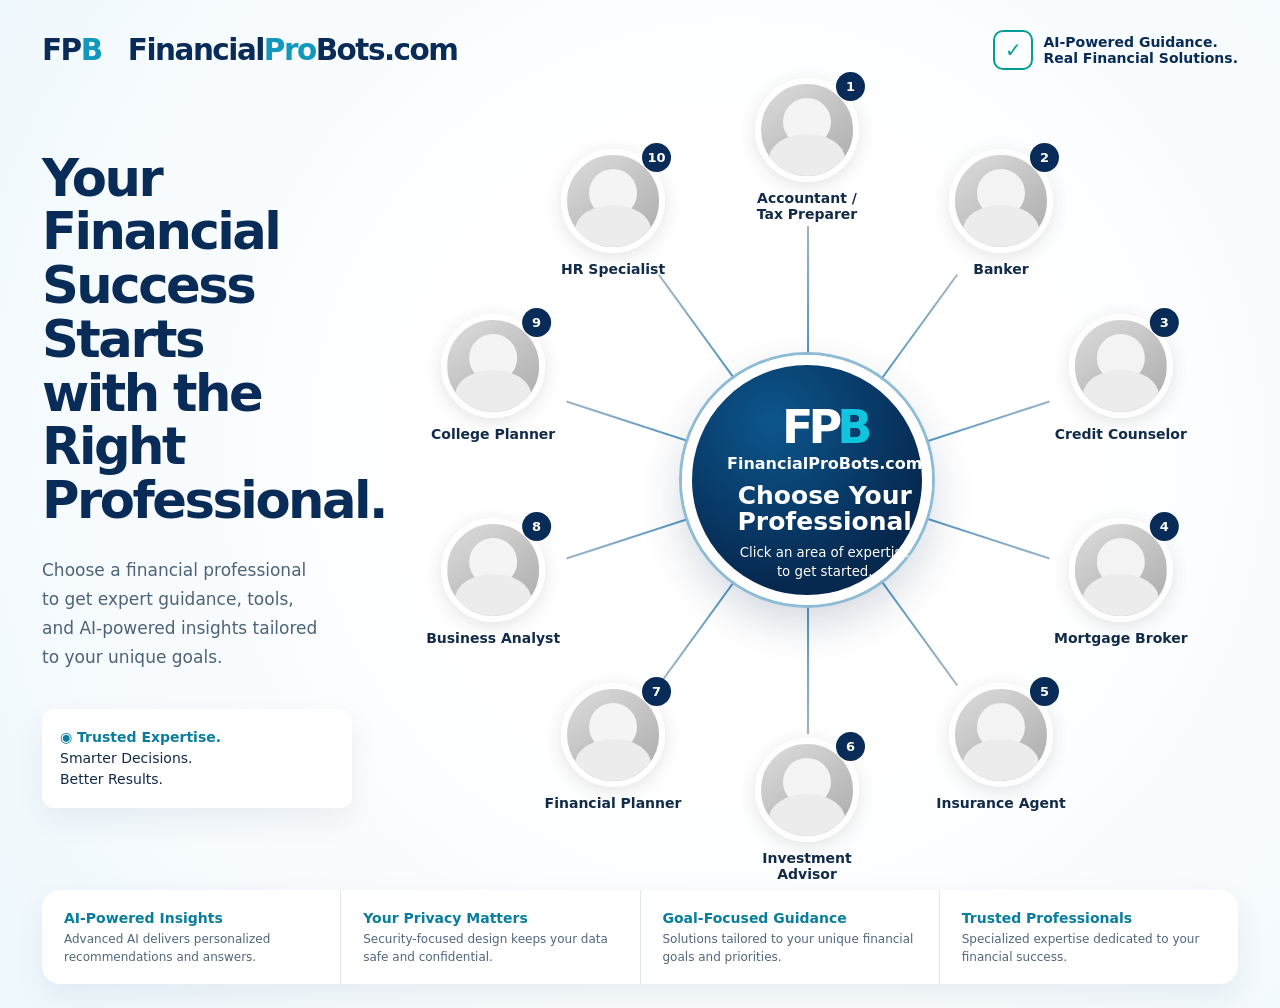
==== index.html @ 6bdecb36 "Add interactive FinancialProBots landing page" ====
<!doctype html>
<html lang="en">
<head>
<meta charset="utf-8">
<meta name="viewport" content="width=device-width,initial-scale=1">
<title>FinancialProBots.com — Choose Your Professional</title>
<style>
:root{--navy:#082c57;--blue:#0879b9;--cyan:#14c7df;--teal:#049d98;--ink:#122b49;--muted:#66788c;--line:#9db4c9;--bg:#f7fbfe}*{box-sizing:border-box}body{margin:0;font-family:Inter,ui-sans-serif,system-ui,-apple-system,BlinkMacSystemFont,"Segoe UI",sans-serif;color:var(--ink);background:radial-gradient(circle at 58% 45%,#fff 0 35%,#f7fbfe 68%,#eef8fd 100%);min-height:100vh}.shell{max-width:1500px;margin:auto;padding:30px 42px 24px}.topbar{display:flex;justify-content:space-between;align-items:center;gap:20px}.brand{font-weight:800;font-size:clamp(22px,2.3vw,38px);letter-spacing:-1.5px;color:var(--navy)}.brand b{color:#1297bd}.promise{font-size:14px;font-weight:700;color:var(--navy);display:flex;align-items:center;gap:10px}.promise:before{content:'✓';display:grid;place-items:center;width:36px;height:36px;border:2px solid var(--teal);border-radius:10px;color:var(--teal);font-size:20px}.main{display:grid;grid-template-columns:minmax(230px,310px) minmax(700px,1fr);align-items:center;gap:24px;min-height:760px}.intro h1{font-size:clamp(38px,4vw,62px);line-height:1.05;letter-spacing:-2.5px;margin:0 0 28px;color:var(--navy)}.intro p{font-size:17px;line-height:1.7;color:#4e6278;max-width:285px}.trust{margin-top:38px;background:#fff;padding:18px;border-radius:12px;box-shadow:0 12px 30px #173b5a12;font-size:14px;line-height:1.5}.trust strong{color:#087d9e}.wheel{position:relative;width:min(72vw,820px);aspect-ratio:1;margin:auto}.hub{position:absolute;z-index:4;left:50%;top:50%;transform:translate(-50%,-50%);width:250px;height:250px;border-radius:50%;display:grid;place-items:center;text-align:center;padding:35px;color:#fff;background:radial-gradient(circle at 35% 25%,#0c568d,#06284f 72%);border:10px solid #fff;box-shadow:0 0 0 3px #8ebbd5,0 18px 45px #082c5730}.hub .logo{font-size:46px;font-weight:900;letter-spacing:-5px}.hub .logo b{color:#12c5de}.hub h2{font-size:25px;line-height:1.05;margin:10px 0 6px}.hub small{line-height:1.3}.spoke{position:absolute;left:50%;top:50%;width:2px;height:31%;background:linear-gradient(var(--blue),var(--line));transform-origin:top;transform:rotate(var(--a));z-index:1;transition:.3s}.node{--a:0deg;position:absolute;z-index:3;left:50%;top:50%;width:150px;text-align:center;text-decoration:none;color:var(--ink);transform:translate(-50%,-50%) rotate(var(--a)) translateY(-330px) rotate(calc(-1 * var(--a)));outline:none}.portrait{width:104px;height:104px;margin:auto;border-radius:50%;display:grid;place-items:center;background:linear-gradient(145deg,#c9d1d7,#7f8b94);border:6px solid #fff;box-shadow:0 4px 18px #183a5630;filter:grayscale(1);opacity:.72;transition:.28s ease;position:relative;overflow:hidden}.portrait:before{content:'';width:48px;height:48px;border-radius:50%;background:#edf1f3;position:absolute;top:14px}.portrait:after{content:'';width:76px;height:50px;border-radius:50% 50% 15% 15%;background:#e1e7ea;position:absolute;bottom:-8px}.node .num{position:absolute;top:-6px;left:calc(50% + 29px);z-index:5;background:var(--navy);color:white;width:29px;height:29px;border-radius:50%;display:grid;place-items:center;font-weight:800;font-size:13px}.label{margin-top:8px;font-weight:750;font-size:14px;line-height:1.15;transition:.25s}.node:hover .portrait,.node:focus .portrait{filter:grayscale(0);opacity:1;transform:scale(1.13);background:linear-gradient(145deg,#28d2e3,#0875b6);border-color:#d9fbff;box-shadow:0 0 0 3px var(--cyan),0 12px 28px #0d9bc250}.node:hover .label,.node:focus .label{color:#0586a8;transform:translateY(3px)}.node:hover~.hub{box-shadow:0 0 0 3px #8ebbd5,0 18px 45px #082c5730}.n1{--a:0deg}.n2{--a:36deg}.n3{--a:72deg}.n4{--a:108deg}.n5{--a:144deg}.n6{--a:180deg}.n7{--a:216deg}.n8{--a:252deg}.n9{--a:288deg}.n10{--a:324deg}.s1{--a:180deg}.s2{--a:216deg}.s3{--a:252deg}.s4{--a:288deg}.s5{--a:324deg}.s6{--a:0deg}.s7{--a:36deg}.s8{--a:72deg}.s9{--a:108deg}.s10{--a:144deg}.footer{display:grid;grid-template-columns:repeat(4,1fr);gap:1px;background:#dce8ef;border-radius:18px;overflow:hidden;box-shadow:0 12px 30px #173b5a14}.feature{background:#fff;padding:18px 22px;font-size:12px;color:#52667c;line-height:1.45}.feature strong{display:block;color:#087d9e;font-size:14px;margin-bottom:3px}@media(max-width:1050px){.main{grid-template-columns:1fr}.intro{text-align:center}.intro p{max-width:650px;margin:auto}.trust{display:none}.wheel{width:min(94vw,760px)}}@media(max-width:760px){.shell{padding:22px 16px}.promise{display:none}.main{min-height:auto}.intro h1{font-size:38px}.wheel{display:grid;grid-template-columns:repeat(2,1fr);gap:18px;width:100%;aspect-ratio:auto;margin:28px 0}.spoke{display:none}.hub{position:relative;left:auto;top:auto;transform:none;grid-column:1/-1;width:190px;height:190px;justify-self:center}.hub .logo{font-size:34px}.hub h2{font-size:20px}.node{position:relative;left:auto;top:auto;width:100%;transform:none!important}.portrait{width:94px;height:94px}.footer{grid-template-columns:1fr 1fr}}@media(max-width:440px){.footer{grid-template-columns:1fr}.brand{font-size:25px}}
</style>
</head>
<body>
<div class="shell">
<header class="topbar"><div class="brand">FP<b>B</b> &nbsp; Financial<b>Pro</b>Bots.com</div><div class="promise">AI-Powered Guidance.<br>Real Financial Solutions.</div></header>
<main class="main">
<section class="intro"><h1>Your Financial<br>Success Starts<br>with the Right<br>Professional.</h1><p>Choose a financial professional to get expert guidance, tools, and AI-powered insights tailored to your unique goals.</p><div class="trust"><strong>◉ Trusted Expertise.</strong><br>Smarter Decisions.<br>Better Results.</div></section>
<section class="wheel" aria-label="Choose a financial professional">
<div class="spoke s1"></div><div class="spoke s2"></div><div class="spoke s3"></div><div class="spoke s4"></div><div class="spoke s5"></div><div class="spoke s6"></div><div class="spoke s7"></div><div class="spoke s8"></div><div class="spoke s9"></div><div class="spoke s10"></div>
<a class="node n1" href="#accountant"><span class="num">1</span><div class="portrait"></div><div class="label">Accountant /<br>Tax Preparer</div></a>
<a class="node n2" href="#banker"><span class="num">2</span><div class="portrait"></div><div class="label">Banker</div></a>
<a class="node n3" href="#credit"><span class="num">3</span><div class="portrait"></div><div class="label">Credit Counselor</div></a>
<a class="node n4" href="#mortgage"><span class="num">4</span><div class="portrait"></div><div class="label">Mortgage Broker</div></a>
<a class="node n5" href="#insurance"><span class="num">5</span><div class="portrait"></div><div class="label">Insurance Agent</div></a>
<a class="node n6" href="#investment"><span class="num">6</span><div class="portrait"></div><div class="label">Investment Advisor</div></a>
<a class="node n7" href="#planner"><span class="num">7</span><div class="portrait"></div><div class="label">Financial Planner</div></a>
<a class="node n8" href="#analyst"><span class="num">8</span><div class="portrait"></div><div class="label">Business Analyst</div></a>
<a class="node n9" href="#college"><span class="num">9</span><div class="portrait"></div><div class="label">College Planner</div></a>
<a class="node n10" href="#hr"><span class="num">10</span><div class="portrait"></div><div class="label">HR Specialist</div></a>
<div class="hub"><div><div class="logo">FP<b>B</b></div><strong>FinancialProBots.com</strong><h2>Choose Your<br>Professional</h2><small>Click an area of expertise<br>to get started.</small></div></div>
</section></main>
<footer class="footer"><div class="feature"><strong>AI-Powered Insights</strong>Advanced AI delivers personalized recommendations and answers.</div><div class="feature"><strong>Your Privacy Matters</strong>Security-focused design keeps your data safe and confidential.</div><div class="feature"><strong>Goal-Focused Guidance</strong>Solutions tailored to your unique financial goals and priorities.</div><div class="feature"><strong>Trusted Professionals</strong>Specialized expertise dedicated to your financial success.</div></footer>
</div>
</body></html>
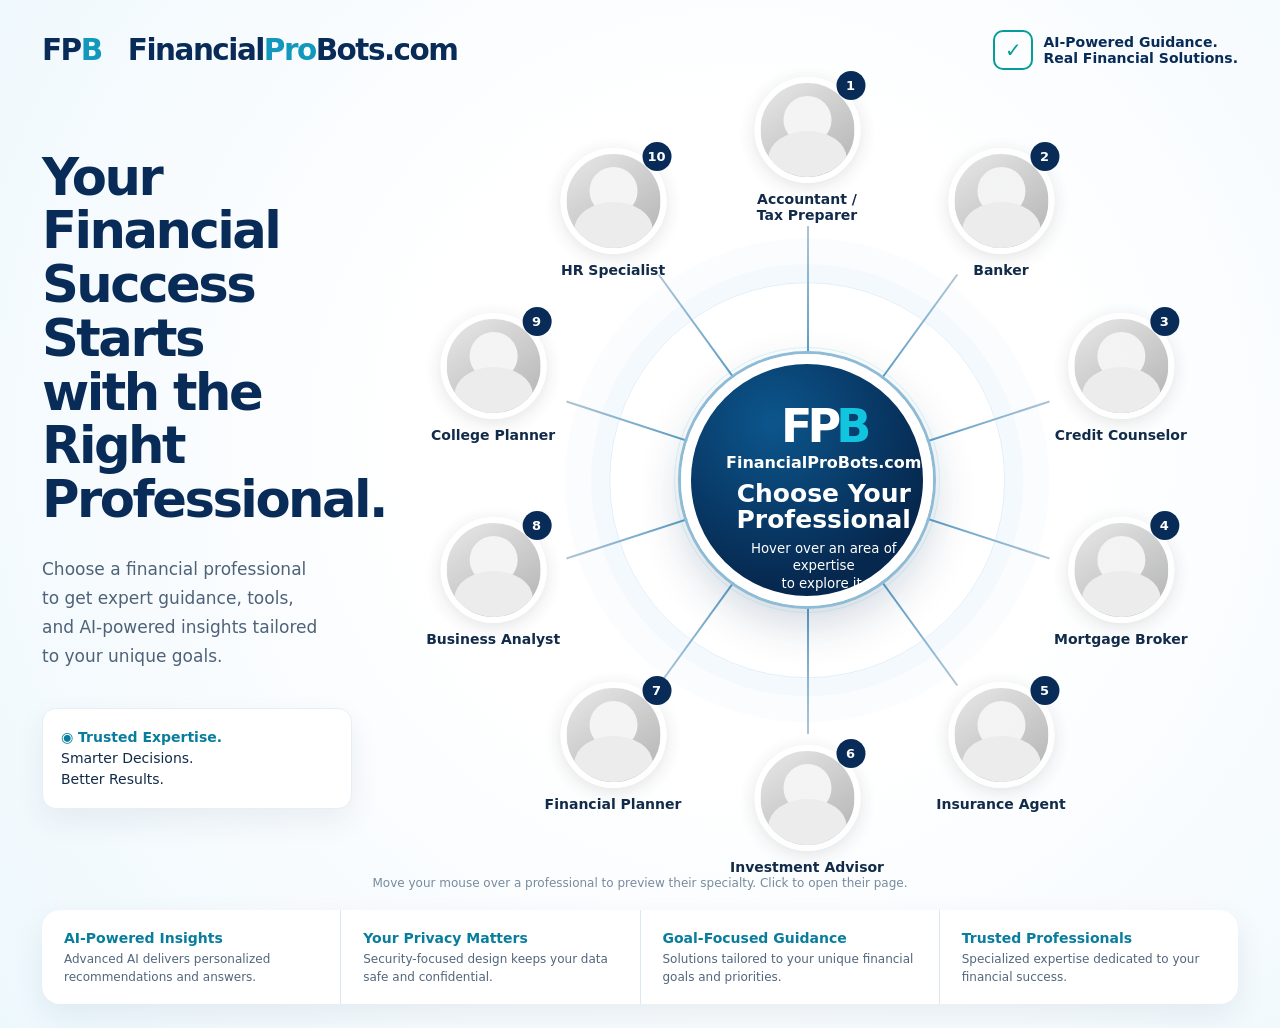
==== commit ee23894f: "Refine interactive professional wheel" ====
--- a/index.html
+++ b/index.html
@@ -3,9 +3,10 @@
 <head>
 <meta charset="utf-8">
 <meta name="viewport" content="width=device-width,initial-scale=1">
+<meta name="description" content="Choose the financial professional who best fits your needs at FinancialProBots.com.">
 <title>FinancialProBots.com — Choose Your Professional</title>
 <style>
-:root{--navy:#082c57;--blue:#0879b9;--cyan:#14c7df;--teal:#049d98;--ink:#122b49;--muted:#66788c;--line:#9db4c9;--bg:#f7fbfe}*{box-sizing:border-box}body{margin:0;font-family:Inter,ui-sans-serif,system-ui,-apple-system,BlinkMacSystemFont,"Segoe UI",sans-serif;color:var(--ink);background:radial-gradient(circle at 58% 45%,#fff 0 35%,#f7fbfe 68%,#eef8fd 100%);min-height:100vh}.shell{max-width:1500px;margin:auto;padding:30px 42px 24px}.topbar{display:flex;justify-content:space-between;align-items:center;gap:20px}.brand{font-weight:800;font-size:clamp(22px,2.3vw,38px);letter-spacing:-1.5px;color:var(--navy)}.brand b{color:#1297bd}.promise{font-size:14px;font-weight:700;color:var(--navy);display:flex;align-items:center;gap:10px}.promise:before{content:'✓';display:grid;place-items:center;width:36px;height:36px;border:2px solid var(--teal);border-radius:10px;color:var(--teal);font-size:20px}.main{display:grid;grid-template-columns:minmax(230px,310px) minmax(700px,1fr);align-items:center;gap:24px;min-height:760px}.intro h1{font-size:clamp(38px,4vw,62px);line-height:1.05;letter-spacing:-2.5px;margin:0 0 28px;color:var(--navy)}.intro p{font-size:17px;line-height:1.7;color:#4e6278;max-width:285px}.trust{margin-top:38px;background:#fff;padding:18px;border-radius:12px;box-shadow:0 12px 30px #173b5a12;font-size:14px;line-height:1.5}.trust strong{color:#087d9e}.wheel{position:relative;width:min(72vw,820px);aspect-ratio:1;margin:auto}.hub{position:absolute;z-index:4;left:50%;top:50%;transform:translate(-50%,-50%);width:250px;height:250px;border-radius:50%;display:grid;place-items:center;text-align:center;padding:35px;color:#fff;background:radial-gradient(circle at 35% 25%,#0c568d,#06284f 72%);border:10px solid #fff;box-shadow:0 0 0 3px #8ebbd5,0 18px 45px #082c5730}.hub .logo{font-size:46px;font-weight:900;letter-spacing:-5px}.hub .logo b{color:#12c5de}.hub h2{font-size:25px;line-height:1.05;margin:10px 0 6px}.hub small{line-height:1.3}.spoke{position:absolute;left:50%;top:50%;width:2px;height:31%;background:linear-gradient(var(--blue),var(--line));transform-origin:top;transform:rotate(var(--a));z-index:1;transition:.3s}.node{--a:0deg;position:absolute;z-index:3;left:50%;top:50%;width:150px;text-align:center;text-decoration:none;color:var(--ink);transform:translate(-50%,-50%) rotate(var(--a)) translateY(-330px) rotate(calc(-1 * var(--a)));outline:none}.portrait{width:104px;height:104px;margin:auto;border-radius:50%;display:grid;place-items:center;background:linear-gradient(145deg,#c9d1d7,#7f8b94);border:6px solid #fff;box-shadow:0 4px 18px #183a5630;filter:grayscale(1);opacity:.72;transition:.28s ease;position:relative;overflow:hidden}.portrait:before{content:'';width:48px;height:48px;border-radius:50%;background:#edf1f3;position:absolute;top:14px}.portrait:after{content:'';width:76px;height:50px;border-radius:50% 50% 15% 15%;background:#e1e7ea;position:absolute;bottom:-8px}.node .num{position:absolute;top:-6px;left:calc(50% + 29px);z-index:5;background:var(--navy);color:white;width:29px;height:29px;border-radius:50%;display:grid;place-items:center;font-weight:800;font-size:13px}.label{margin-top:8px;font-weight:750;font-size:14px;line-height:1.15;transition:.25s}.node:hover .portrait,.node:focus .portrait{filter:grayscale(0);opacity:1;transform:scale(1.13);background:linear-gradient(145deg,#28d2e3,#0875b6);border-color:#d9fbff;box-shadow:0 0 0 3px var(--cyan),0 12px 28px #0d9bc250}.node:hover .label,.node:focus .label{color:#0586a8;transform:translateY(3px)}.node:hover~.hub{box-shadow:0 0 0 3px #8ebbd5,0 18px 45px #082c5730}.n1{--a:0deg}.n2{--a:36deg}.n3{--a:72deg}.n4{--a:108deg}.n5{--a:144deg}.n6{--a:180deg}.n7{--a:216deg}.n8{--a:252deg}.n9{--a:288deg}.n10{--a:324deg}.s1{--a:180deg}.s2{--a:216deg}.s3{--a:252deg}.s4{--a:288deg}.s5{--a:324deg}.s6{--a:0deg}.s7{--a:36deg}.s8{--a:72deg}.s9{--a:108deg}.s10{--a:144deg}.footer{display:grid;grid-template-columns:repeat(4,1fr);gap:1px;background:#dce8ef;border-radius:18px;overflow:hidden;box-shadow:0 12px 30px #173b5a14}.feature{background:#fff;padding:18px 22px;font-size:12px;color:#52667c;line-height:1.45}.feature strong{display:block;color:#087d9e;font-size:14px;margin-bottom:3px}@media(max-width:1050px){.main{grid-template-columns:1fr}.intro{text-align:center}.intro p{max-width:650px;margin:auto}.trust{display:none}.wheel{width:min(94vw,760px)}}@media(max-width:760px){.shell{padding:22px 16px}.promise{display:none}.main{min-height:auto}.intro h1{font-size:38px}.wheel{display:grid;grid-template-columns:repeat(2,1fr);gap:18px;width:100%;aspect-ratio:auto;margin:28px 0}.spoke{display:none}.hub{position:relative;left:auto;top:auto;transform:none;grid-column:1/-1;width:190px;height:190px;justify-self:center}.hub .logo{font-size:34px}.hub h2{font-size:20px}.node{position:relative;left:auto;top:auto;width:100%;transform:none!important}.portrait{width:94px;height:94px}.footer{grid-template-columns:1fr 1fr}}@media(max-width:440px){.footer{grid-template-columns:1fr}.brand{font-size:25px}}
+:root{--navy:#082c57;--navy2:#041b38;--blue:#0879b9;--cyan:#16cbe4;--teal:#049d98;--ink:#122b49;--muted:#66788c;--line:#afc4d5;--bg:#f7fbfe;--glow:rgba(22,203,228,.34)}*{box-sizing:border-box}html{scroll-behavior:smooth}body{margin:0;font-family:Inter,ui-sans-serif,system-ui,-apple-system,BlinkMacSystemFont,"Segoe UI",sans-serif;color:var(--ink);background:radial-gradient(circle at 58% 43%,#fff 0 34%,#f7fbfe 67%,#edf8fd 100%);min-height:100vh}.shell{max-width:1500px;margin:auto;padding:30px 42px 24px}.topbar{display:flex;justify-content:space-between;align-items:center;gap:20px}.brand{font-weight:850;font-size:clamp(22px,2.3vw,38px);letter-spacing:-1.5px;color:var(--navy)}.brand b{color:#1297bd}.promise{font-size:14px;font-weight:750;color:var(--navy);display:flex;align-items:center;gap:10px}.promise:before{content:'✓';display:grid;place-items:center;width:36px;height:36px;border:2px solid var(--teal);border-radius:10px;color:var(--teal);font-size:20px}.main{display:grid;grid-template-columns:minmax(230px,310px) minmax(700px,1fr);align-items:center;gap:24px;min-height:760px}.intro h1{font-size:clamp(38px,4vw,62px);line-height:1.05;letter-spacing:-2.5px;margin:0 0 28px;color:var(--navy)}.intro p{font-size:17px;line-height:1.7;color:#4e6278;max-width:285px}.trust{margin-top:38px;background:#fff;padding:18px;border-radius:14px;box-shadow:0 12px 30px #173b5a12;font-size:14px;line-height:1.5;border:1px solid #e7eff4}.trust strong{color:#087d9e}.wheel{position:relative;width:min(72vw,820px);aspect-ratio:1;margin:auto}.wheel:before{content:'';position:absolute;left:50%;top:50%;width:48%;height:48%;transform:translate(-50%,-50%);border-radius:50%;border:1px solid rgba(8,121,185,.12);box-shadow:0 0 0 18px rgba(8,121,185,.025),0 0 0 44px rgba(8,121,185,.018);pointer-events:none}.hub{position:absolute;z-index:4;left:50%;top:50%;transform:translate(-50%,-50%);width:252px;height:252px;border-radius:50%;display:grid;place-items:center;text-align:center;padding:35px;color:#fff;background:radial-gradient(circle at 35% 25%,#0c568d,#06284f 72%);border:10px solid #fff;box-shadow:0 0 0 3px #8ebbd5,0 18px 45px #082c5730;transition:.32s ease}.hub:after{content:'';position:absolute;inset:-17px;border-radius:50%;border:1px solid rgba(20,199,223,.35);opacity:.45}.hub .logo{font-size:46px;font-weight:900;letter-spacing:-5px}.hub .logo b{color:#12c5de}.hub h2{font-size:25px;line-height:1.05;margin:9px 0 6px}.hub small{line-height:1.35;display:block;min-height:34px}.hub.active{transform:translate(-50%,-50%) scale(1.025);box-shadow:0 0 0 4px rgba(22,203,228,.4),0 0 38px var(--glow),0 18px 45px #082c5738}.spoke{--a:0deg;position:absolute;left:50%;top:50%;width:2px;height:31%;background:linear-gradient(var(--blue),var(--line));transform-origin:top;transform:rotate(var(--a));z-index:1;transition:.28s ease}.spoke.active{width:4px;background:linear-gradient(var(--cyan),#57def0);box-shadow:0 0 14px var(--glow)}.node{--a:0deg;--accent:#0879b9;position:absolute;z-index:3;left:50%;top:50%;width:155px;text-align:center;text-decoration:none;color:var(--ink);transform:translate(-50%,-50%) rotate(var(--a)) translateY(-330px) rotate(calc(-1 * var(--a)));outline:none}.portrait{width:106px;height:106px;margin:auto;border-radius:50%;display:grid;place-items:center;background:linear-gradient(145deg,#d9e1e6,#8997a1);border:6px solid #fff;box-shadow:0 4px 18px #183a5630;filter:grayscale(1);opacity:.72;transition:.28s ease;position:relative;overflow:hidden}.portrait .head{position:absolute;width:48px;height:48px;border-radius:50%;background:#edf1f3;top:13px;left:50%;transform:translateX(-50%);transition:.28s ease}.portrait .body{position:absolute;width:78px;height:54px;border-radius:50% 50% 16% 16%;background:#e1e7ea;bottom:-8px;left:50%;transform:translateX(-50%);transition:.28s ease}.portrait .roleicon{position:absolute;z-index:3;right:7px;bottom:7px;width:31px;height:31px;border-radius:50%;display:grid;place-items:center;background:#fff;color:var(--navy);font-size:17px;box-shadow:0 3px 10px #173b5a30;opacity:0;transform:scale(.72);transition:.25s}.node .num{position:absolute;top:-6px;left:calc(50% + 29px);z-index:5;background:var(--navy);color:white;width:29px;height:29px;border-radius:50%;display:grid;place-items:center;font-weight:800;font-size:13px;transition:.25s}.label{margin-top:8px;font-weight:760;font-size:14px;line-height:1.15;transition:.25s}.node:hover .portrait,.node:focus .portrait,.node.active .portrait{filter:grayscale(0);opacity:1;transform:scale(1.13);background:linear-gradient(145deg,var(--accent),#24d7e7);border-color:#e6fcff;box-shadow:0 0 0 3px var(--cyan),0 12px 28px #0d9bc250}.node:hover .portrait .head,.node:focus .portrait .head,.node.active .portrait .head{background:#ffd6b8}.node:hover .portrait .body,.node:focus .portrait .body,.node.active .portrait .body{background:linear-gradient(160deg,#f8fbfc,#c8e9f0)}.node:hover .portrait .roleicon,.node:focus .portrait .roleicon,.node.active .portrait .roleicon{opacity:1;transform:scale(1)}.node:hover .num,.node:focus .num,.node.active .num{background:var(--cyan);color:var(--navy);transform:translateY(-2px)}.node:hover .label,.node:focus .label,.node.active .label{color:#0586a8;transform:translateY(3px)}.node:focus-visible .portrait{outline:4px solid #89eff7;outline-offset:5px}.n1{--a:0deg;--accent:#0b88ba}.n2{--a:36deg;--accent:#3370a9}.n3{--a:72deg;--accent:#6c72b6}.n4{--a:108deg;--accent:#1189a6}.n5{--a:144deg;--accent:#2f8f84}.n6{--a:180deg;--accent:#397baf}.n7{--a:216deg;--accent:#328d9e}.n8{--a:252deg;--accent:#527caf}.n9{--a:288deg;--accent:#4c84a6}.n10{--a:324deg;--accent:#52709e}.s1{--a:180deg}.s2{--a:216deg}.s3{--a:252deg}.s4{--a:288deg}.s5{--a:324deg}.s6{--a:0deg}.s7{--a:36deg}.s8{--a:72deg}.s9{--a:108deg}.s10{--a:144deg}.footer{display:grid;grid-template-columns:repeat(4,1fr);gap:1px;background:#dce8ef;border-radius:18px;overflow:hidden;box-shadow:0 12px 30px #173b5a14}.feature{background:#fff;padding:18px 22px;font-size:12px;color:#52667c;line-height:1.45}.feature strong{display:block;color:#087d9e;font-size:14px;margin-bottom:3px}.hint{text-align:center;font-size:12px;color:#778b9d;margin-top:-14px;margin-bottom:20px}@media(max-width:1050px){.main{grid-template-columns:1fr}.intro{text-align:center}.intro p{max-width:650px;margin:auto}.trust{display:none}.wheel{width:min(94vw,760px)}}@media(max-width:760px){.shell{padding:22px 16px}.promise{display:none}.main{min-height:auto}.intro h1{font-size:38px}.intro p{font-size:16px}.wheel{display:grid;grid-template-columns:repeat(2,1fr);gap:22px 14px;width:100%;aspect-ratio:auto;margin:28px 0}.wheel:before,.spoke{display:none}.hub{position:relative;left:auto;top:auto;transform:none!important;grid-column:1/-1;width:190px;height:190px;justify-self:center}.hub .logo{font-size:34px}.hub h2{font-size:20px}.node{position:relative;left:auto;top:auto;width:100%;transform:none!important}.portrait{width:96px;height:96px}.footer{grid-template-columns:1fr 1fr}.hint{margin-top:0}}@media(max-width:440px){.footer{grid-template-columns:1fr}.brand{font-size:25px}}
 </style>
 </head>
 <body>
@@ -13,20 +14,52 @@
 <header class="topbar"><div class="brand">FP<b>B</b> &nbsp; Financial<b>Pro</b>Bots.com</div><div class="promise">AI-Powered Guidance.<br>Real Financial Solutions.</div></header>
 <main class="main">
 <section class="intro"><h1>Your Financial<br>Success Starts<br>with the Right<br>Professional.</h1><p>Choose a financial professional to get expert guidance, tools, and AI-powered insights tailored to your unique goals.</p><div class="trust"><strong>◉ Trusted Expertise.</strong><br>Smarter Decisions.<br>Better Results.</div></section>
-<section class="wheel" aria-label="Choose a financial professional">
-<div class="spoke s1"></div><div class="spoke s2"></div><div class="spoke s3"></div><div class="spoke s4"></div><div class="spoke s5"></div><div class="spoke s6"></div><div class="spoke s7"></div><div class="spoke s8"></div><div class="spoke s9"></div><div class="spoke s10"></div>
-<a class="node n1" href="#accountant"><span class="num">1</span><div class="portrait"></div><div class="label">Accountant /<br>Tax Preparer</div></a>
-<a class="node n2" href="#banker"><span class="num">2</span><div class="portrait"></div><div class="label">Banker</div></a>
-<a class="node n3" href="#credit"><span class="num">3</span><div class="portrait"></div><div class="label">Credit Counselor</div></a>
-<a class="node n4" href="#mortgage"><span class="num">4</span><div class="portrait"></div><div class="label">Mortgage Broker</div></a>
-<a class="node n5" href="#insurance"><span class="num">5</span><div class="portrait"></div><div class="label">Insurance Agent</div></a>
-<a class="node n6" href="#investment"><span class="num">6</span><div class="portrait"></div><div class="label">Investment Advisor</div></a>
-<a class="node n7" href="#planner"><span class="num">7</span><div class="portrait"></div><div class="label">Financial Planner</div></a>
-<a class="node n8" href="#analyst"><span class="num">8</span><div class="portrait"></div><div class="label">Business Analyst</div></a>
-<a class="node n9" href="#college"><span class="num">9</span><div class="portrait"></div><div class="label">College Planner</div></a>
-<a class="node n10" href="#hr"><span class="num">10</span><div class="portrait"></div><div class="label">HR Specialist</div></a>
-<div class="hub"><div><div class="logo">FP<b>B</b></div><strong>FinancialProBots.com</strong><h2>Choose Your<br>Professional</h2><small>Click an area of expertise<br>to get started.</small></div></div>
+<section class="wheel" id="professionalWheel" aria-label="Choose a financial professional">
+<div class="spoke s1" data-spoke="1"></div><div class="spoke s2" data-spoke="2"></div><div class="spoke s3" data-spoke="3"></div><div class="spoke s4" data-spoke="4"></div><div class="spoke s5" data-spoke="5"></div><div class="spoke s6" data-spoke="6"></div><div class="spoke s7" data-spoke="7"></div><div class="spoke s8" data-spoke="8"></div><div class="spoke s9" data-spoke="9"></div><div class="spoke s10" data-spoke="10"></div>
+<a class="node n1" data-index="1" data-name="Accountant / Tax Preparer" data-blurb="Tax planning, preparation, and accounting guidance." href="professionals/accountant-tax-preparer.html"><span class="num">1</span><div class="portrait"><span class="head"></span><span class="body"></span><span class="roleicon">▦</span></div><div class="label">Accountant /<br>Tax Preparer</div></a>
+<a class="node n2" data-index="2" data-name="Banker" data-blurb="Banking solutions, lending, cash management, and deposits." href="professionals/banker.html"><span class="num">2</span><div class="portrait"><span class="head"></span><span class="body"></span><span class="roleicon">▥</span></div><div class="label">Banker</div></a>
+<a class="node n3" data-index="3" data-name="Credit Counselor" data-blurb="Credit improvement, debt strategy, and repayment guidance." href="professionals/credit-counselor.html"><span class="num">3</span><div class="portrait"><span class="head"></span><span class="body"></span><span class="roleicon">↗</span></div><div class="label">Credit Counselor</div></a>
+<a class="node n4" data-index="4" data-name="Mortgage Broker" data-blurb="Mortgage options, qualification, refinancing, and home financing." href="professionals/mortgage-broker.html"><span class="num">4</span><div class="portrait"><span class="head"></span><span class="body"></span><span class="roleicon">⌂</span></div><div class="label">Mortgage Broker</div></a>
+<a class="node n5" data-index="5" data-name="Insurance Agent" data-blurb="Protection strategies for life, property, health, and risk." href="professionals/insurance-agent.html"><span class="num">5</span><div class="portrait"><span class="head"></span><span class="body"></span><span class="roleicon">◇</span></div><div class="label">Insurance Agent</div></a>
+<a class="node n6" data-index="6" data-name="Investment Advisor" data-blurb="Portfolio strategy, investing guidance, and wealth management." href="professionals/investment-advisor.html"><span class="num">6</span><div class="portrait"><span class="head"></span><span class="body"></span><span class="roleicon">↗</span></div><div class="label">Investment Advisor</div></a>
+<a class="node n7" data-index="7" data-name="Financial Planner" data-blurb="Coordinated planning for goals, retirement, cash flow, and wealth." href="professionals/financial-planner.html"><span class="num">7</span><div class="portrait"><span class="head"></span><span class="body"></span><span class="roleicon">◔</span></div><div class="label">Financial Planner</div></a>
+<a class="node n8" data-index="8" data-name="Business Analyst" data-blurb="Business performance, forecasts, decisions, and financial insights." href="professionals/business-analyst.html"><span class="num">8</span><div class="portrait"><span class="head"></span><span class="body"></span><span class="roleicon">▥</span></div><div class="label">Business Analyst</div></a>
+<a class="node n9" data-index="9" data-name="College Planner" data-blurb="College funding, financial aid, savings, and education planning." href="professionals/college-planner.html"><span class="num">9</span><div class="portrait"><span class="head"></span><span class="body"></span><span class="roleicon">⌂</span></div><div class="label">College Planner</div></a>
+<a class="node n10" data-index="10" data-name="HR Specialist" data-blurb="Employee benefits, compensation, workplace, and people guidance." href="professionals/hr-specialist.html"><span class="num">10</span><div class="portrait"><span class="head"></span><span class="body"></span><span class="roleicon">◎</span></div><div class="label">HR Specialist</div></a>
+<div class="hub" id="hub"><div><div class="logo">FP<b>B</b></div><strong id="hubBrand">FinancialProBots.com</strong><h2 id="hubTitle">Choose Your<br>Professional</h2><small id="hubText">Hover over an area of expertise<br>to explore it.</small></div></div>
 </section></main>
+<div class="hint">Move your mouse over a professional to preview their specialty. Click to open their page.</div>
 <footer class="footer"><div class="feature"><strong>AI-Powered Insights</strong>Advanced AI delivers personalized recommendations and answers.</div><div class="feature"><strong>Your Privacy Matters</strong>Security-focused design keeps your data safe and confidential.</div><div class="feature"><strong>Goal-Focused Guidance</strong>Solutions tailored to your unique financial goals and priorities.</div><div class="feature"><strong>Trusted Professionals</strong>Specialized expertise dedicated to your financial success.</div></footer>
 </div>
+<script>
+const wheel=document.getElementById('professionalWheel');
+const hub=document.getElementById('hub');
+const title=document.getElementById('hubTitle');
+const text=document.getElementById('hubText');
+const brand=document.getElementById('hubBrand');
+const nodes=[...wheel.querySelectorAll('.node')];
+const spokes=[...wheel.querySelectorAll('.spoke')];
+function activate(node){
+  const i=node.dataset.index;
+  nodes.forEach(n=>n.classList.toggle('active',n===node));
+  spokes.forEach(s=>s.classList.toggle('active',s.dataset.spoke===i));
+  hub.classList.add('active');
+  brand.textContent='FinancialProBots.com';
+  title.innerHTML=node.dataset.name.replace(' / ',' /<br>');
+  text.textContent=node.dataset.blurb;
+}
+function reset(){
+  nodes.forEach(n=>n.classList.remove('active'));
+  spokes.forEach(s=>s.classList.remove('active'));
+  hub.classList.remove('active');
+  title.innerHTML='Choose Your<br>Professional';
+  text.innerHTML='Hover over an area of expertise<br>to explore it.';
+}
+nodes.forEach(node=>{
+  node.addEventListener('mouseenter',()=>activate(node));
+  node.addEventListener('focus',()=>activate(node));
+  node.addEventListener('mouseleave',()=>{if(!node.matches(':focus'))reset()});
+  node.addEventListener('blur',reset);
+});
+</script>
 </body></html>
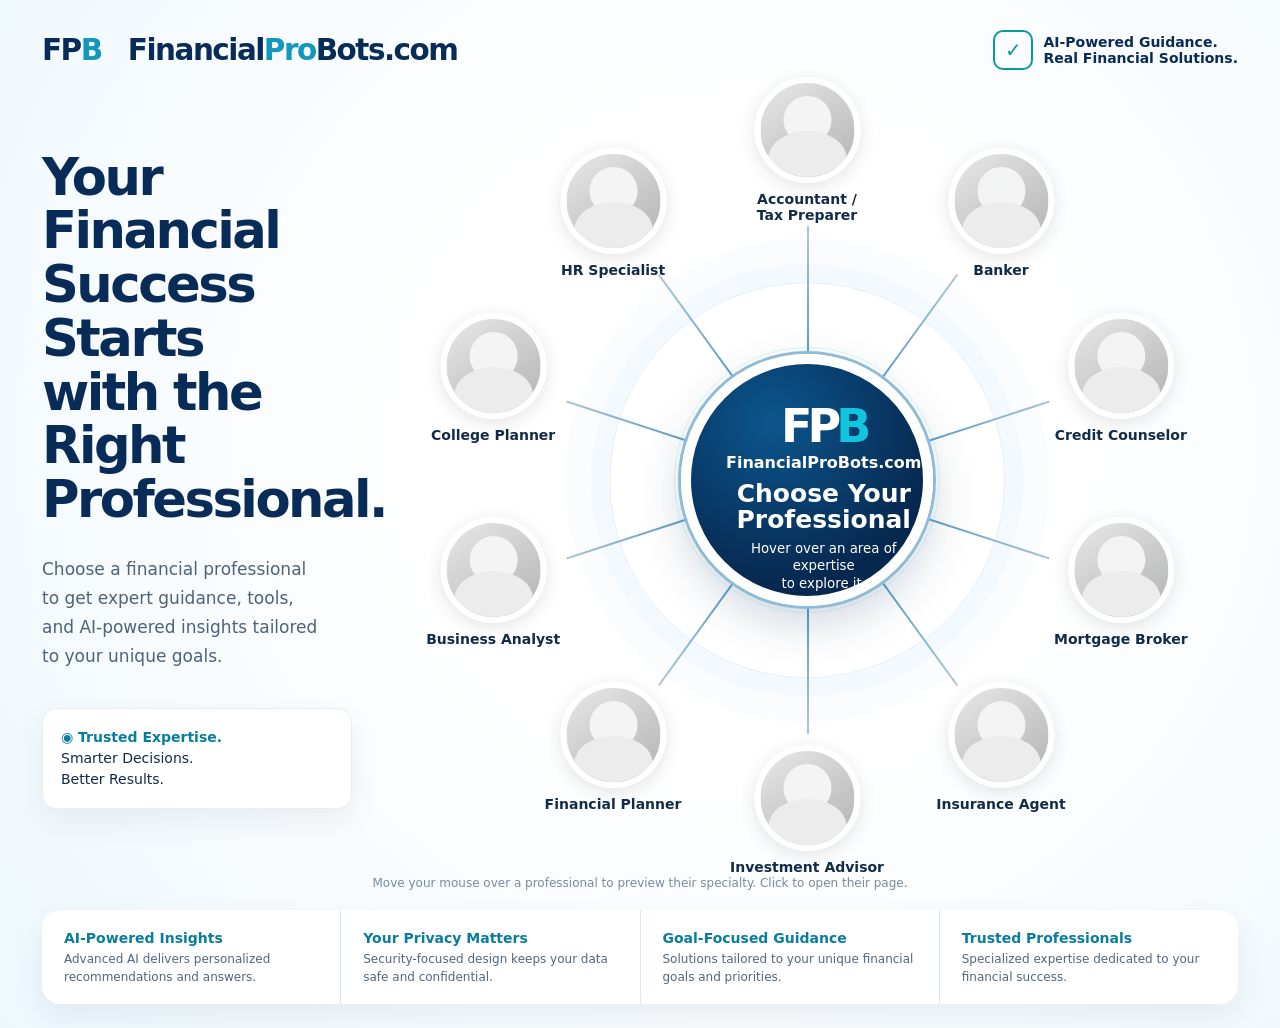
==== commit 545eced5: "Remove avatar numbers" ====
--- a/index.html
+++ b/index.html
@@ -1,65 +1,17 @@
 <!doctype html>
-<html lang="en">
-<head>
-<meta charset="utf-8">
-<meta name="viewport" content="width=device-width,initial-scale=1">
-<meta name="description" content="Choose the financial professional who best fits your needs at FinancialProBots.com.">
-<title>FinancialProBots.com — Choose Your Professional</title>
-<style>
-:root{--navy:#082c57;--navy2:#041b38;--blue:#0879b9;--cyan:#16cbe4;--teal:#049d98;--ink:#122b49;--muted:#66788c;--line:#afc4d5;--bg:#f7fbfe;--glow:rgba(22,203,228,.34)}*{box-sizing:border-box}html{scroll-behavior:smooth}body{margin:0;font-family:Inter,ui-sans-serif,system-ui,-apple-system,BlinkMacSystemFont,"Segoe UI",sans-serif;color:var(--ink);background:radial-gradient(circle at 58% 43%,#fff 0 34%,#f7fbfe 67%,#edf8fd 100%);min-height:100vh}.shell{max-width:1500px;margin:auto;padding:30px 42px 24px}.topbar{display:flex;justify-content:space-between;align-items:center;gap:20px}.brand{font-weight:850;font-size:clamp(22px,2.3vw,38px);letter-spacing:-1.5px;color:var(--navy)}.brand b{color:#1297bd}.promise{font-size:14px;font-weight:750;color:var(--navy);display:flex;align-items:center;gap:10px}.promise:before{content:'✓';display:grid;place-items:center;width:36px;height:36px;border:2px solid var(--teal);border-radius:10px;color:var(--teal);font-size:20px}.main{display:grid;grid-template-columns:minmax(230px,310px) minmax(700px,1fr);align-items:center;gap:24px;min-height:760px}.intro h1{font-size:clamp(38px,4vw,62px);line-height:1.05;letter-spacing:-2.5px;margin:0 0 28px;color:var(--navy)}.intro p{font-size:17px;line-height:1.7;color:#4e6278;max-width:285px}.trust{margin-top:38px;background:#fff;padding:18px;border-radius:14px;box-shadow:0 12px 30px #173b5a12;font-size:14px;line-height:1.5;border:1px solid #e7eff4}.trust strong{color:#087d9e}.wheel{position:relative;width:min(72vw,820px);aspect-ratio:1;margin:auto}.wheel:before{content:'';position:absolute;left:50%;top:50%;width:48%;height:48%;transform:translate(-50%,-50%);border-radius:50%;border:1px solid rgba(8,121,185,.12);box-shadow:0 0 0 18px rgba(8,121,185,.025),0 0 0 44px rgba(8,121,185,.018);pointer-events:none}.hub{position:absolute;z-index:4;left:50%;top:50%;transform:translate(-50%,-50%);width:252px;height:252px;border-radius:50%;display:grid;place-items:center;text-align:center;padding:35px;color:#fff;background:radial-gradient(circle at 35% 25%,#0c568d,#06284f 72%);border:10px solid #fff;box-shadow:0 0 0 3px #8ebbd5,0 18px 45px #082c5730;transition:.32s ease}.hub:after{content:'';position:absolute;inset:-17px;border-radius:50%;border:1px solid rgba(20,199,223,.35);opacity:.45}.hub .logo{font-size:46px;font-weight:900;letter-spacing:-5px}.hub .logo b{color:#12c5de}.hub h2{font-size:25px;line-height:1.05;margin:9px 0 6px}.hub small{line-height:1.35;display:block;min-height:34px}.hub.active{transform:translate(-50%,-50%) scale(1.025);box-shadow:0 0 0 4px rgba(22,203,228,.4),0 0 38px var(--glow),0 18px 45px #082c5738}.spoke{--a:0deg;position:absolute;left:50%;top:50%;width:2px;height:31%;background:linear-gradient(var(--blue),var(--line));transform-origin:top;transform:rotate(var(--a));z-index:1;transition:.28s ease}.spoke.active{width:4px;background:linear-gradient(var(--cyan),#57def0);box-shadow:0 0 14px var(--glow)}.node{--a:0deg;--accent:#0879b9;position:absolute;z-index:3;left:50%;top:50%;width:155px;text-align:center;text-decoration:none;color:var(--ink);transform:translate(-50%,-50%) rotate(var(--a)) translateY(-330px) rotate(calc(-1 * var(--a)));outline:none}.portrait{width:106px;height:106px;margin:auto;border-radius:50%;display:grid;place-items:center;background:linear-gradient(145deg,#d9e1e6,#8997a1);border:6px solid #fff;box-shadow:0 4px 18px #183a5630;filter:grayscale(1);opacity:.72;transition:.28s ease;position:relative;overflow:hidden}.portrait .head{position:absolute;width:48px;height:48px;border-radius:50%;background:#edf1f3;top:13px;left:50%;transform:translateX(-50%);transition:.28s ease}.portrait .body{position:absolute;width:78px;height:54px;border-radius:50% 50% 16% 16%;background:#e1e7ea;bottom:-8px;left:50%;transform:translateX(-50%);transition:.28s ease}.portrait .roleicon{position:absolute;z-index:3;right:7px;bottom:7px;width:31px;height:31px;border-radius:50%;display:grid;place-items:center;background:#fff;color:var(--navy);font-size:17px;box-shadow:0 3px 10px #173b5a30;opacity:0;transform:scale(.72);transition:.25s}.node .num{position:absolute;top:-6px;left:calc(50% + 29px);z-index:5;background:var(--navy);color:white;width:29px;height:29px;border-radius:50%;display:grid;place-items:center;font-weight:800;font-size:13px;transition:.25s}.label{margin-top:8px;font-weight:760;font-size:14px;line-height:1.15;transition:.25s}.node:hover .portrait,.node:focus .portrait,.node.active .portrait{filter:grayscale(0);opacity:1;transform:scale(1.13);background:linear-gradient(145deg,var(--accent),#24d7e7);border-color:#e6fcff;box-shadow:0 0 0 3px var(--cyan),0 12px 28px #0d9bc250}.node:hover .portrait .head,.node:focus .portrait .head,.node.active .portrait .head{background:#ffd6b8}.node:hover .portrait .body,.node:focus .portrait .body,.node.active .portrait .body{background:linear-gradient(160deg,#f8fbfc,#c8e9f0)}.node:hover .portrait .roleicon,.node:focus .portrait .roleicon,.node.active .portrait .roleicon{opacity:1;transform:scale(1)}.node:hover .num,.node:focus .num,.node.active .num{background:var(--cyan);color:var(--navy);transform:translateY(-2px)}.node:hover .label,.node:focus .label,.node.active .label{color:#0586a8;transform:translateY(3px)}.node:focus-visible .portrait{outline:4px solid #89eff7;outline-offset:5px}.n1{--a:0deg;--accent:#0b88ba}.n2{--a:36deg;--accent:#3370a9}.n3{--a:72deg;--accent:#6c72b6}.n4{--a:108deg;--accent:#1189a6}.n5{--a:144deg;--accent:#2f8f84}.n6{--a:180deg;--accent:#397baf}.n7{--a:216deg;--accent:#328d9e}.n8{--a:252deg;--accent:#527caf}.n9{--a:288deg;--accent:#4c84a6}.n10{--a:324deg;--accent:#52709e}.s1{--a:180deg}.s2{--a:216deg}.s3{--a:252deg}.s4{--a:288deg}.s5{--a:324deg}.s6{--a:0deg}.s7{--a:36deg}.s8{--a:72deg}.s9{--a:108deg}.s10{--a:144deg}.footer{display:grid;grid-template-columns:repeat(4,1fr);gap:1px;background:#dce8ef;border-radius:18px;overflow:hidden;box-shadow:0 12px 30px #173b5a14}.feature{background:#fff;padding:18px 22px;font-size:12px;color:#52667c;line-height:1.45}.feature strong{display:block;color:#087d9e;font-size:14px;margin-bottom:3px}.hint{text-align:center;font-size:12px;color:#778b9d;margin-top:-14px;margin-bottom:20px}@media(max-width:1050px){.main{grid-template-columns:1fr}.intro{text-align:center}.intro p{max-width:650px;margin:auto}.trust{display:none}.wheel{width:min(94vw,760px)}}@media(max-width:760px){.shell{padding:22px 16px}.promise{display:none}.main{min-height:auto}.intro h1{font-size:38px}.intro p{font-size:16px}.wheel{display:grid;grid-template-columns:repeat(2,1fr);gap:22px 14px;width:100%;aspect-ratio:auto;margin:28px 0}.wheel:before,.spoke{display:none}.hub{position:relative;left:auto;top:auto;transform:none!important;grid-column:1/-1;width:190px;height:190px;justify-self:center}.hub .logo{font-size:34px}.hub h2{font-size:20px}.node{position:relative;left:auto;top:auto;width:100%;transform:none!important}.portrait{width:96px;height:96px}.footer{grid-template-columns:1fr 1fr}.hint{margin-top:0}}@media(max-width:440px){.footer{grid-template-columns:1fr}.brand{font-size:25px}}
-</style>
-</head>
-<body>
-<div class="shell">
-<header class="topbar"><div class="brand">FP<b>B</b> &nbsp; Financial<b>Pro</b>Bots.com</div><div class="promise">AI-Powered Guidance.<br>Real Financial Solutions.</div></header>
-<main class="main">
-<section class="intro"><h1>Your Financial<br>Success Starts<br>with the Right<br>Professional.</h1><p>Choose a financial professional to get expert guidance, tools, and AI-powered insights tailored to your unique goals.</p><div class="trust"><strong>◉ Trusted Expertise.</strong><br>Smarter Decisions.<br>Better Results.</div></section>
-<section class="wheel" id="professionalWheel" aria-label="Choose a financial professional">
-<div class="spoke s1" data-spoke="1"></div><div class="spoke s2" data-spoke="2"></div><div class="spoke s3" data-spoke="3"></div><div class="spoke s4" data-spoke="4"></div><div class="spoke s5" data-spoke="5"></div><div class="spoke s6" data-spoke="6"></div><div class="spoke s7" data-spoke="7"></div><div class="spoke s8" data-spoke="8"></div><div class="spoke s9" data-spoke="9"></div><div class="spoke s10" data-spoke="10"></div>
-<a class="node n1" data-index="1" data-name="Accountant / Tax Preparer" data-blurb="Tax planning, preparation, and accounting guidance." href="professionals/accountant-tax-preparer.html"><span class="num">1</span><div class="portrait"><span class="head"></span><span class="body"></span><span class="roleicon">▦</span></div><div class="label">Accountant /<br>Tax Preparer</div></a>
-<a class="node n2" data-index="2" data-name="Banker" data-blurb="Banking solutions, lending, cash management, and deposits." href="professionals/banker.html"><span class="num">2</span><div class="portrait"><span class="head"></span><span class="body"></span><span class="roleicon">▥</span></div><div class="label">Banker</div></a>
-<a class="node n3" data-index="3" data-name="Credit Counselor" data-blurb="Credit improvement, debt strategy, and repayment guidance." href="professionals/credit-counselor.html"><span class="num">3</span><div class="portrait"><span class="head"></span><span class="body"></span><span class="roleicon">↗</span></div><div class="label">Credit Counselor</div></a>
-<a class="node n4" data-index="4" data-name="Mortgage Broker" data-blurb="Mortgage options, qualification, refinancing, and home financing." href="professionals/mortgage-broker.html"><span class="num">4</span><div class="portrait"><span class="head"></span><span class="body"></span><span class="roleicon">⌂</span></div><div class="label">Mortgage Broker</div></a>
-<a class="node n5" data-index="5" data-name="Insurance Agent" data-blurb="Protection strategies for life, property, health, and risk." href="professionals/insurance-agent.html"><span class="num">5</span><div class="portrait"><span class="head"></span><span class="body"></span><span class="roleicon">◇</span></div><div class="label">Insurance Agent</div></a>
-<a class="node n6" data-index="6" data-name="Investment Advisor" data-blurb="Portfolio strategy, investing guidance, and wealth management." href="professionals/investment-advisor.html"><span class="num">6</span><div class="portrait"><span class="head"></span><span class="body"></span><span class="roleicon">↗</span></div><div class="label">Investment Advisor</div></a>
-<a class="node n7" data-index="7" data-name="Financial Planner" data-blurb="Coordinated planning for goals, retirement, cash flow, and wealth." href="professionals/financial-planner.html"><span class="num">7</span><div class="portrait"><span class="head"></span><span class="body"></span><span class="roleicon">◔</span></div><div class="label">Financial Planner</div></a>
-<a class="node n8" data-index="8" data-name="Business Analyst" data-blurb="Business performance, forecasts, decisions, and financial insights." href="professionals/business-analyst.html"><span class="num">8</span><div class="portrait"><span class="head"></span><span class="body"></span><span class="roleicon">▥</span></div><div class="label">Business Analyst</div></a>
-<a class="node n9" data-index="9" data-name="College Planner" data-blurb="College funding, financial aid, savings, and education planning." href="professionals/college-planner.html"><span class="num">9</span><div class="portrait"><span class="head"></span><span class="body"></span><span class="roleicon">⌂</span></div><div class="label">College Planner</div></a>
-<a class="node n10" data-index="10" data-name="HR Specialist" data-blurb="Employee benefits, compensation, workplace, and people guidance." href="professionals/hr-specialist.html"><span class="num">10</span><div class="portrait"><span class="head"></span><span class="body"></span><span class="roleicon">◎</span></div><div class="label">HR Specialist</div></a>
-<div class="hub" id="hub"><div><div class="logo">FP<b>B</b></div><strong id="hubBrand">FinancialProBots.com</strong><h2 id="hubTitle">Choose Your<br>Professional</h2><small id="hubText">Hover over an area of expertise<br>to explore it.</small></div></div>
-</section></main>
-<div class="hint">Move your mouse over a professional to preview their specialty. Click to open their page.</div>
-<footer class="footer"><div class="feature"><strong>AI-Powered Insights</strong>Advanced AI delivers personalized recommendations and answers.</div><div class="feature"><strong>Your Privacy Matters</strong>Security-focused design keeps your data safe and confidential.</div><div class="feature"><strong>Goal-Focused Guidance</strong>Solutions tailored to your unique financial goals and priorities.</div><div class="feature"><strong>Trusted Professionals</strong>Specialized expertise dedicated to your financial success.</div></footer>
-</div>
-<script>
-const wheel=document.getElementById('professionalWheel');
-const hub=document.getElementById('hub');
-const title=document.getElementById('hubTitle');
-const text=document.getElementById('hubText');
-const brand=document.getElementById('hubBrand');
-const nodes=[...wheel.querySelectorAll('.node')];
-const spokes=[...wheel.querySelectorAll('.spoke')];
-function activate(node){
-  const i=node.dataset.index;
-  nodes.forEach(n=>n.classList.toggle('active',n===node));
-  spokes.forEach(s=>s.classList.toggle('active',s.dataset.spoke===i));
-  hub.classList.add('active');
-  brand.textContent='FinancialProBots.com';
-  title.innerHTML=node.dataset.name.replace(' / ',' /<br>');
-  text.textContent=node.dataset.blurb;
-}
-function reset(){
-  nodes.forEach(n=>n.classList.remove('active'));
-  spokes.forEach(s=>s.classList.remove('active'));
-  hub.classList.remove('active');
-  title.innerHTML='Choose Your<br>Professional';
-  text.innerHTML='Hover over an area of expertise<br>to explore it.';
-}
-nodes.forEach(node=>{
-  node.addEventListener('mouseenter',()=>activate(node));
-  node.addEventListener('focus',()=>activate(node));
-  node.addEventListener('mouseleave',()=>{if(!node.matches(':focus'))reset()});
-  node.addEventListener('blur',reset);
-});
-</script>
-</body></html>+<html lang="en"><head><meta charset="utf-8"><meta name="viewport" content="width=device-width,initial-scale=1"><meta name="description" content="Choose the financial professional who best fits your needs at FinancialProBots.com."><title>FinancialProBots.com — Choose Your Professional</title><style>
+:root{--navy:#082c57;--blue:#0879b9;--cyan:#16cbe4;--teal:#049d98;--ink:#122b49;--line:#afc4d5;--glow:rgba(22,203,228,.34)}*{box-sizing:border-box}body{margin:0;font-family:Inter,ui-sans-serif,system-ui,-apple-system,BlinkMacSystemFont,"Segoe UI",sans-serif;color:var(--ink);background:radial-gradient(circle at 58% 43%,#fff 0 34%,#f7fbfe 67%,#edf8fd 100%);min-height:100vh}.shell{max-width:1500px;margin:auto;padding:30px 42px 24px}.topbar{display:flex;justify-content:space-between;align-items:center;gap:20px}.brand{font-weight:850;font-size:clamp(22px,2.3vw,38px);letter-spacing:-1.5px;color:var(--navy)}.brand b{color:#1297bd}.promise{font-size:14px;font-weight:750;color:var(--navy);display:flex;align-items:center;gap:10px}.promise:before{content:'✓';display:grid;place-items:center;width:36px;height:36px;border:2px solid var(--teal);border-radius:10px;color:var(--teal);font-size:20px}.main{display:grid;grid-template-columns:minmax(230px,310px) minmax(700px,1fr);align-items:center;gap:24px;min-height:760px}.intro h1{font-size:clamp(38px,4vw,62px);line-height:1.05;letter-spacing:-2.5px;margin:0 0 28px;color:var(--navy)}.intro p{font-size:17px;line-height:1.7;color:#4e6278;max-width:285px}.trust{margin-top:38px;background:#fff;padding:18px;border-radius:14px;box-shadow:0 12px 30px #173b5a12;font-size:14px;line-height:1.5;border:1px solid #e7eff4}.trust strong{color:#087d9e}.wheel{position:relative;width:min(72vw,820px);aspect-ratio:1;margin:auto}.wheel:before{content:'';position:absolute;left:50%;top:50%;width:48%;height:48%;transform:translate(-50%,-50%);border-radius:50%;border:1px solid rgba(8,121,185,.12);box-shadow:0 0 0 18px rgba(8,121,185,.025),0 0 0 44px rgba(8,121,185,.018);pointer-events:none}.hub{position:absolute;z-index:4;left:50%;top:50%;transform:translate(-50%,-50%);width:252px;height:252px;border-radius:50%;display:grid;place-items:center;text-align:center;padding:35px;color:#fff;background:radial-gradient(circle at 35% 25%,#0c568d,#06284f 72%);border:10px solid #fff;box-shadow:0 0 0 3px #8ebbd5,0 18px 45px #082c5730;transition:.32s}.hub:after{content:'';position:absolute;inset:-17px;border-radius:50%;border:1px solid rgba(20,199,223,.35);opacity:.45}.hub .logo{font-size:46px;font-weight:900;letter-spacing:-5px}.hub .logo b{color:#12c5de}.hub h2{font-size:25px;line-height:1.05;margin:9px 0 6px}.hub small{line-height:1.35;display:block;min-height:34px}.hub.active{transform:translate(-50%,-50%) scale(1.025);box-shadow:0 0 0 4px rgba(22,203,228,.4),0 0 38px var(--glow),0 18px 45px #082c5738}.spoke{--a:0deg;position:absolute;left:50%;top:50%;width:2px;height:31%;background:linear-gradient(var(--blue),var(--line));transform-origin:top;transform:rotate(var(--a));z-index:1;transition:.28s}.spoke.active{width:4px;background:linear-gradient(var(--cyan),#57def0);box-shadow:0 0 14px var(--glow)}.node{--a:0deg;--accent:#0879b9;position:absolute;z-index:3;left:50%;top:50%;width:155px;text-align:center;text-decoration:none;color:var(--ink);transform:translate(-50%,-50%) rotate(var(--a)) translateY(-330px) rotate(calc(-1 * var(--a)));outline:none}.portrait{width:106px;height:106px;margin:auto;border-radius:50%;background:linear-gradient(145deg,#d9e1e6,#8997a1);border:6px solid #fff;box-shadow:0 4px 18px #183a5630;filter:grayscale(1);opacity:.72;transition:.28s ease;position:relative;overflow:hidden}.portrait .head{position:absolute;width:48px;height:48px;border-radius:50%;background:#edf1f3;top:13px;left:50%;transform:translateX(-50%);transition:.28s}.portrait .body{position:absolute;width:78px;height:54px;border-radius:50% 50% 16% 16%;background:#e1e7ea;bottom:-8px;left:50%;transform:translateX(-50%);transition:.28s}.portrait .roleicon{position:absolute;z-index:3;right:7px;bottom:7px;width:31px;height:31px;border-radius:50%;display:grid;place-items:center;background:#fff;color:var(--navy);font-size:17px;box-shadow:0 3px 10px #173b5a30;opacity:0;transform:scale(.72);transition:.25s}.label{margin-top:8px;font-weight:760;font-size:14px;line-height:1.15;transition:.25s}.node:hover .portrait,.node:focus .portrait,.node.active .portrait{filter:grayscale(0);opacity:1;transform:scale(1.13);background:linear-gradient(145deg,var(--accent),#24d7e7);border-color:#e6fcff;box-shadow:0 0 0 3px var(--cyan),0 12px 28px #0d9bc250}.node:hover .portrait .head,.node:focus .portrait .head,.node.active .portrait .head{background:#ffd6b8}.node:hover .portrait .body,.node:focus .portrait .body,.node.active .portrait .body{background:linear-gradient(160deg,#f8fbfc,#c8e9f0)}.node:hover .portrait .roleicon,.node:focus .portrait .roleicon,.node.active .portrait .roleicon{opacity:1;transform:scale(1)}.node:hover .label,.node:focus .label,.node.active .label{color:#0586a8;transform:translateY(3px)}.node:focus-visible .portrait{outline:4px solid #89eff7;outline-offset:5px}.n1{--a:0deg;--accent:#0b88ba}.n2{--a:36deg;--accent:#3370a9}.n3{--a:72deg;--accent:#6c72b6}.n4{--a:108deg;--accent:#1189a6}.n5{--a:144deg;--accent:#2f8f84}.n6{--a:180deg;--accent:#397baf}.n7{--a:216deg;--accent:#328d9e}.n8{--a:252deg;--accent:#527caf}.n9{--a:288deg;--accent:#4c84a6}.n10{--a:324deg;--accent:#52709e}.s1{--a:180deg}.s2{--a:216deg}.s3{--a:252deg}.s4{--a:288deg}.s5{--a:324deg}.s6{--a:0deg}.s7{--a:36deg}.s8{--a:72deg}.s9{--a:108deg}.s10{--a:144deg}.footer{display:grid;grid-template-columns:repeat(4,1fr);gap:1px;background:#dce8ef;border-radius:18px;overflow:hidden;box-shadow:0 12px 30px #173b5a14}.feature{background:#fff;padding:18px 22px;font-size:12px;color:#52667c;line-height:1.45}.feature strong{display:block;color:#087d9e;font-size:14px;margin-bottom:3px}.hint{text-align:center;font-size:12px;color:#778b9d;margin-top:-14px;margin-bottom:20px}@media(max-width:1050px){.main{grid-template-columns:1fr}.intro{text-align:center}.intro p{max-width:650px;margin:auto}.trust{display:none}.wheel{width:min(94vw,760px)}}@media(max-width:760px){.shell{padding:22px 16px}.promise{display:none}.main{min-height:auto}.intro h1{font-size:38px}.intro p{font-size:16px}.wheel{display:grid;grid-template-columns:repeat(2,1fr);gap:22px 14px;width:100%;aspect-ratio:auto;margin:28px 0}.wheel:before,.spoke{display:none}.hub{position:relative;left:auto;top:auto;transform:none!important;grid-column:1/-1;width:190px;height:190px;justify-self:center}.hub .logo{font-size:34px}.hub h2{font-size:20px}.node{position:relative;left:auto;top:auto;width:100%;transform:none!important}.portrait{width:96px;height:96px}.footer{grid-template-columns:1fr 1fr}.hint{margin-top:0}}@media(max-width:440px){.footer{grid-template-columns:1fr}.brand{font-size:25px}}
+</style></head><body><div class="shell"><header class="topbar"><div class="brand">FP<b>B</b> &nbsp; Financial<b>Pro</b>Bots.com</div><div class="promise">AI-Powered Guidance.<br>Real Financial Solutions.</div></header><main class="main"><section class="intro"><h1>Your Financial<br>Success Starts<br>with the Right<br>Professional.</h1><p>Choose a financial professional to get expert guidance, tools, and AI-powered insights tailored to your unique goals.</p><div class="trust"><strong>◉ Trusted Expertise.</strong><br>Smarter Decisions.<br>Better Results.</div></section><section class="wheel" id="professionalWheel" aria-label="Choose a financial professional"><div class="spoke s1" data-spoke="1"></div><div class="spoke s2" data-spoke="2"></div><div class="spoke s3" data-spoke="3"></div><div class="spoke s4" data-spoke="4"></div><div class="spoke s5" data-spoke="5"></div><div class="spoke s6" data-spoke="6"></div><div class="spoke s7" data-spoke="7"></div><div class="spoke s8" data-spoke="8"></div><div class="spoke s9" data-spoke="9"></div><div class="spoke s10" data-spoke="10"></div>
+<a class="node n1" data-index="1" data-name="Accountant / Tax Preparer" data-blurb="Tax planning, preparation, and accounting guidance." href="professionals/accountant-tax-preparer.html"><div class="portrait"><span class="head"></span><span class="body"></span><span class="roleicon">▦</span></div><div class="label">Accountant /<br>Tax Preparer</div></a>
+<a class="node n2" data-index="2" data-name="Banker" data-blurb="Banking solutions, lending, cash management, and deposits." href="professionals/banker.html"><div class="portrait"><span class="head"></span><span class="body"></span><span class="roleicon">▥</span></div><div class="label">Banker</div></a>
+<a class="node n3" data-index="3" data-name="Credit Counselor" data-blurb="Credit improvement, debt strategy, and repayment guidance." href="professionals/credit-counselor.html"><div class="portrait"><span class="head"></span><span class="body"></span><span class="roleicon">↗</span></div><div class="label">Credit Counselor</div></a>
+<a class="node n4" data-index="4" data-name="Mortgage Broker" data-blurb="Mortgage options, qualification, refinancing, and home financing." href="professionals/mortgage-broker.html"><div class="portrait"><span class="head"></span><span class="body"></span><span class="roleicon">⌂</span></div><div class="label">Mortgage Broker</div></a>
+<a class="node n5" data-index="5" data-name="Insurance Agent" data-blurb="Protection strategies for life, property, health, and risk." href="professionals/insurance-agent.html"><div class="portrait"><span class="head"></span><span class="body"></span><span class="roleicon">◇</span></div><div class="label">Insurance Agent</div></a>
+<a class="node n6" data-index="6" data-name="Investment Advisor" data-blurb="Portfolio strategy, investing guidance, and wealth management." href="professionals/investment-advisor.html"><div class="portrait"><span class="head"></span><span class="body"></span><span class="roleicon">↗</span></div><div class="label">Investment Advisor</div></a>
+<a class="node n7" data-index="7" data-name="Financial Planner" data-blurb="Coordinated planning for goals, retirement, cash flow, and wealth." href="professionals/financial-planner.html"><div class="portrait"><span class="head"></span><span class="body"></span><span class="roleicon">◔</span></div><div class="label">Financial Planner</div></a>
+<a class="node n8" data-index="8" data-name="Business Analyst" data-blurb="Business performance, forecasts, decisions, and financial insights." href="professionals/business-analyst.html"><div class="portrait"><span class="head"></span><span class="body"></span><span class="roleicon">▥</span></div><div class="label">Business Analyst</div></a>
+<a class="node n9" data-index="9" data-name="College Planner" data-blurb="College funding, financial aid, savings, and education planning." href="professionals/college-planner.html"><div class="portrait"><span class="head"></span><span class="body"></span><span class="roleicon">⌂</span></div><div class="label">College Planner</div></a>
+<a class="node n10" data-index="10" data-name="HR Specialist" data-blurb="Employee benefits, compensation, workplace, and people guidance." href="professionals/hr-specialist.html"><div class="portrait"><span class="head"></span><span class="body"></span><span class="roleicon">◎</span></div><div class="label">HR Specialist</div></a>
+<div class="hub" id="hub"><div><div class="logo">FP<b>B</b></div><strong id="hubBrand">FinancialProBots.com</strong><h2 id="hubTitle">Choose Your<br>Professional</h2><small id="hubText">Hover over an area of expertise<br>to explore it.</small></div></div></section></main><div class="hint">Move your mouse over a professional to preview their specialty. Click to open their page.</div><footer class="footer"><div class="feature"><strong>AI-Powered Insights</strong>Advanced AI delivers personalized recommendations and answers.</div><div class="feature"><strong>Your Privacy Matters</strong>Security-focused design keeps your data safe and confidential.</div><div class="feature"><strong>Goal-Focused Guidance</strong>Solutions tailored to your unique financial goals and priorities.</div><div class="feature"><strong>Trusted Professionals</strong>Specialized expertise dedicated to your financial success.</div></footer></div><script>
+const wheel=document.getElementById('professionalWheel'),hub=document.getElementById('hub'),title=document.getElementById('hubTitle'),text=document.getElementById('hubText'),nodes=[...wheel.querySelectorAll('.node')],spokes=[...wheel.querySelectorAll('.spoke')];function activate(node){const i=node.dataset.index;nodes.forEach(n=>n.classList.toggle('active',n===node));spokes.forEach(s=>s.classList.toggle('active',s.dataset.spoke===i));hub.classList.add('active');title.innerHTML=node.dataset.name.replace(' / ',' /<br>');text.textContent=node.dataset.blurb}function reset(){nodes.forEach(n=>n.classList.remove('active'));spokes.forEach(s=>s.classList.remove('active'));hub.classList.remove('active');title.innerHTML='Choose Your<br>Professional';text.innerHTML='Hover over an area of expertise<br>to explore it.'}nodes.forEach(node=>{node.addEventListener('mouseenter',()=>activate(node));node.addEventListener('focus',()=>activate(node));node.addEventListener('mouseleave',()=>{if(!node.matches(':focus'))reset()});node.addEventListener('blur',reset)});
+</script></body></html>
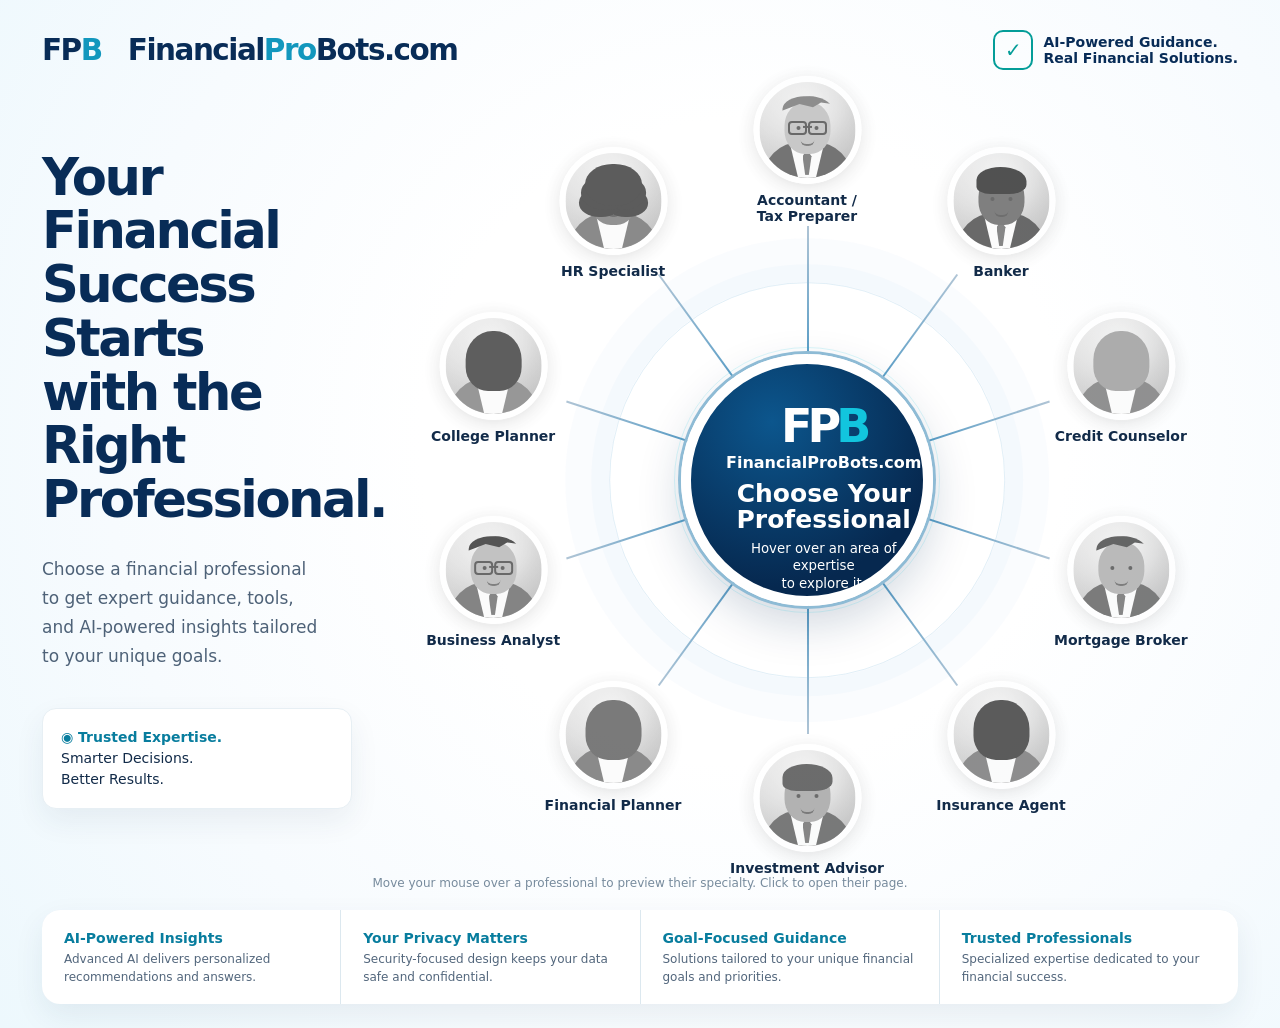
==== commit 4280e154: "Add distinct professional avatars" ====
--- a/index.html
+++ b/index.html
@@ -1,17 +1,18 @@
 <!doctype html>
 <html lang="en"><head><meta charset="utf-8"><meta name="viewport" content="width=device-width,initial-scale=1"><meta name="description" content="Choose the financial professional who best fits your needs at FinancialProBots.com."><title>FinancialProBots.com — Choose Your Professional</title><style>
-:root{--navy:#082c57;--blue:#0879b9;--cyan:#16cbe4;--teal:#049d98;--ink:#122b49;--line:#afc4d5;--glow:rgba(22,203,228,.34)}*{box-sizing:border-box}body{margin:0;font-family:Inter,ui-sans-serif,system-ui,-apple-system,BlinkMacSystemFont,"Segoe UI",sans-serif;color:var(--ink);background:radial-gradient(circle at 58% 43%,#fff 0 34%,#f7fbfe 67%,#edf8fd 100%);min-height:100vh}.shell{max-width:1500px;margin:auto;padding:30px 42px 24px}.topbar{display:flex;justify-content:space-between;align-items:center;gap:20px}.brand{font-weight:850;font-size:clamp(22px,2.3vw,38px);letter-spacing:-1.5px;color:var(--navy)}.brand b{color:#1297bd}.promise{font-size:14px;font-weight:750;color:var(--navy);display:flex;align-items:center;gap:10px}.promise:before{content:'✓';display:grid;place-items:center;width:36px;height:36px;border:2px solid var(--teal);border-radius:10px;color:var(--teal);font-size:20px}.main{display:grid;grid-template-columns:minmax(230px,310px) minmax(700px,1fr);align-items:center;gap:24px;min-height:760px}.intro h1{font-size:clamp(38px,4vw,62px);line-height:1.05;letter-spacing:-2.5px;margin:0 0 28px;color:var(--navy)}.intro p{font-size:17px;line-height:1.7;color:#4e6278;max-width:285px}.trust{margin-top:38px;background:#fff;padding:18px;border-radius:14px;box-shadow:0 12px 30px #173b5a12;font-size:14px;line-height:1.5;border:1px solid #e7eff4}.trust strong{color:#087d9e}.wheel{position:relative;width:min(72vw,820px);aspect-ratio:1;margin:auto}.wheel:before{content:'';position:absolute;left:50%;top:50%;width:48%;height:48%;transform:translate(-50%,-50%);border-radius:50%;border:1px solid rgba(8,121,185,.12);box-shadow:0 0 0 18px rgba(8,121,185,.025),0 0 0 44px rgba(8,121,185,.018);pointer-events:none}.hub{position:absolute;z-index:4;left:50%;top:50%;transform:translate(-50%,-50%);width:252px;height:252px;border-radius:50%;display:grid;place-items:center;text-align:center;padding:35px;color:#fff;background:radial-gradient(circle at 35% 25%,#0c568d,#06284f 72%);border:10px solid #fff;box-shadow:0 0 0 3px #8ebbd5,0 18px 45px #082c5730;transition:.32s}.hub:after{content:'';position:absolute;inset:-17px;border-radius:50%;border:1px solid rgba(20,199,223,.35);opacity:.45}.hub .logo{font-size:46px;font-weight:900;letter-spacing:-5px}.hub .logo b{color:#12c5de}.hub h2{font-size:25px;line-height:1.05;margin:9px 0 6px}.hub small{line-height:1.35;display:block;min-height:34px}.hub.active{transform:translate(-50%,-50%) scale(1.025);box-shadow:0 0 0 4px rgba(22,203,228,.4),0 0 38px var(--glow),0 18px 45px #082c5738}.spoke{--a:0deg;position:absolute;left:50%;top:50%;width:2px;height:31%;background:linear-gradient(var(--blue),var(--line));transform-origin:top;transform:rotate(var(--a));z-index:1;transition:.28s}.spoke.active{width:4px;background:linear-gradient(var(--cyan),#57def0);box-shadow:0 0 14px var(--glow)}.node{--a:0deg;--accent:#0879b9;position:absolute;z-index:3;left:50%;top:50%;width:155px;text-align:center;text-decoration:none;color:var(--ink);transform:translate(-50%,-50%) rotate(var(--a)) translateY(-330px) rotate(calc(-1 * var(--a)));outline:none}.portrait{width:106px;height:106px;margin:auto;border-radius:50%;background:linear-gradient(145deg,#d9e1e6,#8997a1);border:6px solid #fff;box-shadow:0 4px 18px #183a5630;filter:grayscale(1);opacity:.72;transition:.28s ease;position:relative;overflow:hidden}.portrait .head{position:absolute;width:48px;height:48px;border-radius:50%;background:#edf1f3;top:13px;left:50%;transform:translateX(-50%);transition:.28s}.portrait .body{position:absolute;width:78px;height:54px;border-radius:50% 50% 16% 16%;background:#e1e7ea;bottom:-8px;left:50%;transform:translateX(-50%);transition:.28s}.portrait .roleicon{position:absolute;z-index:3;right:7px;bottom:7px;width:31px;height:31px;border-radius:50%;display:grid;place-items:center;background:#fff;color:var(--navy);font-size:17px;box-shadow:0 3px 10px #173b5a30;opacity:0;transform:scale(.72);transition:.25s}.label{margin-top:8px;font-weight:760;font-size:14px;line-height:1.15;transition:.25s}.node:hover .portrait,.node:focus .portrait,.node.active .portrait{filter:grayscale(0);opacity:1;transform:scale(1.13);background:linear-gradient(145deg,var(--accent),#24d7e7);border-color:#e6fcff;box-shadow:0 0 0 3px var(--cyan),0 12px 28px #0d9bc250}.node:hover .portrait .head,.node:focus .portrait .head,.node.active .portrait .head{background:#ffd6b8}.node:hover .portrait .body,.node:focus .portrait .body,.node.active .portrait .body{background:linear-gradient(160deg,#f8fbfc,#c8e9f0)}.node:hover .portrait .roleicon,.node:focus .portrait .roleicon,.node.active .portrait .roleicon{opacity:1;transform:scale(1)}.node:hover .label,.node:focus .label,.node.active .label{color:#0586a8;transform:translateY(3px)}.node:focus-visible .portrait{outline:4px solid #89eff7;outline-offset:5px}.n1{--a:0deg;--accent:#0b88ba}.n2{--a:36deg;--accent:#3370a9}.n3{--a:72deg;--accent:#6c72b6}.n4{--a:108deg;--accent:#1189a6}.n5{--a:144deg;--accent:#2f8f84}.n6{--a:180deg;--accent:#397baf}.n7{--a:216deg;--accent:#328d9e}.n8{--a:252deg;--accent:#527caf}.n9{--a:288deg;--accent:#4c84a6}.n10{--a:324deg;--accent:#52709e}.s1{--a:180deg}.s2{--a:216deg}.s3{--a:252deg}.s4{--a:288deg}.s5{--a:324deg}.s6{--a:0deg}.s7{--a:36deg}.s8{--a:72deg}.s9{--a:108deg}.s10{--a:144deg}.footer{display:grid;grid-template-columns:repeat(4,1fr);gap:1px;background:#dce8ef;border-radius:18px;overflow:hidden;box-shadow:0 12px 30px #173b5a14}.feature{background:#fff;padding:18px 22px;font-size:12px;color:#52667c;line-height:1.45}.feature strong{display:block;color:#087d9e;font-size:14px;margin-bottom:3px}.hint{text-align:center;font-size:12px;color:#778b9d;margin-top:-14px;margin-bottom:20px}@media(max-width:1050px){.main{grid-template-columns:1fr}.intro{text-align:center}.intro p{max-width:650px;margin:auto}.trust{display:none}.wheel{width:min(94vw,760px)}}@media(max-width:760px){.shell{padding:22px 16px}.promise{display:none}.main{min-height:auto}.intro h1{font-size:38px}.intro p{font-size:16px}.wheel{display:grid;grid-template-columns:repeat(2,1fr);gap:22px 14px;width:100%;aspect-ratio:auto;margin:28px 0}.wheel:before,.spoke{display:none}.hub{position:relative;left:auto;top:auto;transform:none!important;grid-column:1/-1;width:190px;height:190px;justify-self:center}.hub .logo{font-size:34px}.hub h2{font-size:20px}.node{position:relative;left:auto;top:auto;width:100%;transform:none!important}.portrait{width:96px;height:96px}.footer{grid-template-columns:1fr 1fr}.hint{margin-top:0}}@media(max-width:440px){.footer{grid-template-columns:1fr}.brand{font-size:25px}}
+:root{--navy:#082c57;--blue:#0879b9;--cyan:#16cbe4;--teal:#049d98;--ink:#122b49;--line:#afc4d5;--glow:rgba(22,203,228,.34)}*{box-sizing:border-box}body{margin:0;font-family:Inter,ui-sans-serif,system-ui,-apple-system,BlinkMacSystemFont,"Segoe UI",sans-serif;color:var(--ink);background:radial-gradient(circle at 58% 43%,#fff 0 34%,#f7fbfe 67%,#edf8fd 100%);min-height:100vh}.shell{max-width:1500px;margin:auto;padding:30px 42px 24px}.topbar{display:flex;justify-content:space-between;align-items:center;gap:20px}.brand{font-weight:850;font-size:clamp(22px,2.3vw,38px);letter-spacing:-1.5px;color:var(--navy)}.brand b{color:#1297bd}.promise{font-size:14px;font-weight:750;color:var(--navy);display:flex;align-items:center;gap:10px}.promise:before{content:'✓';display:grid;place-items:center;width:36px;height:36px;border:2px solid var(--teal);border-radius:10px;color:var(--teal);font-size:20px}.main{display:grid;grid-template-columns:minmax(230px,310px) minmax(700px,1fr);align-items:center;gap:24px;min-height:760px}.intro h1{font-size:clamp(38px,4vw,62px);line-height:1.05;letter-spacing:-2.5px;margin:0 0 28px;color:var(--navy)}.intro p{font-size:17px;line-height:1.7;color:#4e6278;max-width:285px}.trust{margin-top:38px;background:#fff;padding:18px;border-radius:14px;box-shadow:0 12px 30px #173b5a12;font-size:14px;line-height:1.5;border:1px solid #e7eff4}.trust strong{color:#087d9e}.wheel{position:relative;width:min(72vw,820px);aspect-ratio:1;margin:auto}.wheel:before{content:'';position:absolute;left:50%;top:50%;width:48%;height:48%;transform:translate(-50%,-50%);border-radius:50%;border:1px solid rgba(8,121,185,.12);box-shadow:0 0 0 18px rgba(8,121,185,.025),0 0 0 44px rgba(8,121,185,.018);pointer-events:none}.hub{position:absolute;z-index:4;left:50%;top:50%;transform:translate(-50%,-50%);width:252px;height:252px;border-radius:50%;display:grid;place-items:center;text-align:center;padding:35px;color:#fff;background:radial-gradient(circle at 35% 25%,#0c568d,#06284f 72%);border:10px solid #fff;box-shadow:0 0 0 3px #8ebbd5,0 18px 45px #082c5730;transition:.32s}.hub:after{content:'';position:absolute;inset:-17px;border-radius:50%;border:1px solid rgba(20,199,223,.35);opacity:.45}.hub .logo{font-size:46px;font-weight:900;letter-spacing:-5px}.hub .logo b{color:#12c5de}.hub h2{font-size:25px;line-height:1.05;margin:9px 0 6px}.hub small{line-height:1.35;display:block;min-height:34px}.hub.active{transform:translate(-50%,-50%) scale(1.025);box-shadow:0 0 0 4px rgba(22,203,228,.4),0 0 38px var(--glow),0 18px 45px #082c5738}.spoke{--a:0deg;position:absolute;left:50%;top:50%;width:2px;height:31%;background:linear-gradient(var(--blue),var(--line));transform-origin:top;transform:rotate(var(--a));z-index:1;transition:.28s}.spoke.active{width:4px;background:linear-gradient(var(--cyan),#57def0);box-shadow:0 0 14px var(--glow)}.node{--a:0deg;--accent:#0879b9;--skin:#d79b70;--hair:#3c2a22;--jacket:#224d75;--shirt:#f7fbff;position:absolute;z-index:3;left:50%;top:50%;width:155px;text-align:center;text-decoration:none;color:var(--ink);transform:translate(-50%,-50%) rotate(var(--a)) translateY(-330px) rotate(calc(-1 * var(--a)));outline:none}.portrait{width:108px;height:108px;margin:auto;border-radius:50%;background:linear-gradient(145deg,#dce7ec,#9ab2c0);border:6px solid #fff;box-shadow:0 4px 18px #183a5630;filter:grayscale(1);opacity:.74;transition:.28s ease;position:relative;overflow:hidden}.avatar-bg{position:absolute;inset:0;background:radial-gradient(circle at 50% 30%,rgba(255,255,255,.75),rgba(255,255,255,.12) 52%,rgba(8,44,87,.13));}.shoulders{position:absolute;width:90px;height:48px;left:50%;bottom:-12px;transform:translateX(-50%);background:var(--jacket);border-radius:45px 45px 12px 12px}.shirt{position:absolute;width:34px;height:34px;left:50%;bottom:0;transform:translateX(-50%);background:var(--shirt);clip-path:polygon(0 0,100% 0,76% 100%,24% 100%)}.neck{position:absolute;width:20px;height:20px;left:50%;bottom:31px;transform:translateX(-50%);background:var(--skin);border-radius:7px}.face{position:absolute;width:46px;height:52px;left:50%;top:20px;transform:translateX(-50%);background:var(--skin);border-radius:46% 46% 44% 44%}.face:before,.face:after{content:'';position:absolute;top:24px;width:4px;height:4px;border-radius:50%;background:#263b4b}.face:before{left:12px}.face:after{right:12px}.mouth{position:absolute;width:14px;height:6px;left:50%;top:58px;transform:translateX(-50%);border-bottom:2px solid rgba(100,40,35,.75);border-radius:0 0 12px 12px}.hair{position:absolute;width:50px;height:27px;left:50%;top:14px;transform:translateX(-50%);background:var(--hair);border-radius:48% 52% 35% 28%;z-index:2}.hair.long{width:56px;height:60px;top:13px;border-radius:48% 48% 40% 40%}.hair.curly{width:57px;height:42px;top:11px;border-radius:48%;box-shadow:-8px 8px 0 -4px var(--hair),8px 8px 0 -4px var(--hair),-13px 18px 0 -7px var(--hair),13px 18px 0 -7px var(--hair)}.hair.side{clip-path:polygon(0 25%,22% 2%,80% 0,100% 30%,78% 24%,62% 42%,35% 30%,0 55%)}.glasses{position:absolute;left:50%;top:39px;transform:translateX(-50%);width:43px;height:13px;z-index:4}.glasses:before,.glasses:after{content:'';position:absolute;top:0;width:15px;height:10px;border:2px solid #233947;border-radius:4px}.glasses:before{left:2px}.glasses:after{right:2px}.glasses i{position:absolute;left:17px;top:5px;width:9px;height:2px;background:#233947}.tie{position:absolute;left:50%;bottom:3px;transform:translateX(-50%);width:9px;height:25px;background:#0e6e9e;clip-path:polygon(50% 0,100% 25%,70% 100%,30% 100%,0 25%)}.roleicon{position:absolute;z-index:6;right:7px;bottom:7px;width:31px;height:31px;border-radius:50%;display:grid;place-items:center;background:#fff;color:var(--navy);font-size:17px;box-shadow:0 3px 10px #173b5a30;opacity:0;transform:scale(.72);transition:.25s}.label{margin-top:8px;font-weight:760;font-size:14px;line-height:1.15;transition:.25s}.node:hover .portrait,.node:focus .portrait,.node.active .portrait{filter:grayscale(0);opacity:1;transform:scale(1.13);border-color:#e6fcff;box-shadow:0 0 0 3px var(--cyan),0 12px 28px #0d9bc250}.node:hover .roleicon,.node:focus .roleicon,.node.active .roleicon{opacity:1;transform:scale(1)}.node:hover .label,.node:focus .label,.node.active .label{color:#0586a8;transform:translateY(3px)}.node:focus-visible .portrait{outline:4px solid #89eff7;outline-offset:5px}
+.n1{--a:0deg;--skin:#e0ae88;--hair:#6e655d;--jacket:#274b68}.n2{--a:36deg;--skin:#7c4a31;--hair:#171515;--jacket:#1f3858}.n3{--a:72deg;--skin:#e8b493;--hair:#b08a69;--jacket:#5a6d84}.n4{--a:108deg;--skin:#d39a72;--hair:#3d2d25;--jacket:#2b566c}.n5{--a:144deg;--skin:#c88868;--hair:#2d211e;--jacket:#39746f}.n6{--a:180deg;--skin:#c98e65;--hair:#4b352a;--jacket:#314f75}.n7{--a:216deg;--skin:#e2ac88;--hair:#6c4534;--jacket:#356d78}.n8{--a:252deg;--skin:#d9a67f;--hair:#17191a;--jacket:#3e5e83}.n9{--a:288deg;--skin:#e4b18d;--hair:#2f2521;--jacket:#527a91}.n10{--a:324deg;--skin:#9c6345;--hair:#2e211f;--jacket:#4f6480}.s1{--a:180deg}.s2{--a:216deg}.s3{--a:252deg}.s4{--a:288deg}.s5{--a:324deg}.s6{--a:0deg}.s7{--a:36deg}.s8{--a:72deg}.s9{--a:108deg}.s10{--a:144deg}.footer{display:grid;grid-template-columns:repeat(4,1fr);gap:1px;background:#dce8ef;border-radius:18px;overflow:hidden;box-shadow:0 12px 30px #173b5a14}.feature{background:#fff;padding:18px 22px;font-size:12px;color:#52667c;line-height:1.45}.feature strong{display:block;color:#087d9e;font-size:14px;margin-bottom:3px}.hint{text-align:center;font-size:12px;color:#778b9d;margin-top:-14px;margin-bottom:20px}@media(max-width:1050px){.main{grid-template-columns:1fr}.intro{text-align:center}.intro p{max-width:650px;margin:auto}.trust{display:none}.wheel{width:min(94vw,760px)}}@media(max-width:760px){.shell{padding:22px 16px}.promise{display:none}.main{min-height:auto}.intro h1{font-size:38px}.intro p{font-size:16px}.wheel{display:grid;grid-template-columns:repeat(2,1fr);gap:22px 14px;width:100%;aspect-ratio:auto;margin:28px 0}.wheel:before,.spoke{display:none}.hub{position:relative;left:auto;top:auto;transform:none!important;grid-column:1/-1;width:190px;height:190px;justify-self:center}.hub .logo{font-size:34px}.hub h2{font-size:20px}.node{position:relative;left:auto;top:auto;width:100%;transform:none!important}.portrait{width:98px;height:98px}.footer{grid-template-columns:1fr 1fr}.hint{margin-top:0}}@media(max-width:440px){.footer{grid-template-columns:1fr}.brand{font-size:25px}}
 </style></head><body><div class="shell"><header class="topbar"><div class="brand">FP<b>B</b> &nbsp; Financial<b>Pro</b>Bots.com</div><div class="promise">AI-Powered Guidance.<br>Real Financial Solutions.</div></header><main class="main"><section class="intro"><h1>Your Financial<br>Success Starts<br>with the Right<br>Professional.</h1><p>Choose a financial professional to get expert guidance, tools, and AI-powered insights tailored to your unique goals.</p><div class="trust"><strong>◉ Trusted Expertise.</strong><br>Smarter Decisions.<br>Better Results.</div></section><section class="wheel" id="professionalWheel" aria-label="Choose a financial professional"><div class="spoke s1" data-spoke="1"></div><div class="spoke s2" data-spoke="2"></div><div class="spoke s3" data-spoke="3"></div><div class="spoke s4" data-spoke="4"></div><div class="spoke s5" data-spoke="5"></div><div class="spoke s6" data-spoke="6"></div><div class="spoke s7" data-spoke="7"></div><div class="spoke s8" data-spoke="8"></div><div class="spoke s9" data-spoke="9"></div><div class="spoke s10" data-spoke="10"></div>
-<a class="node n1" data-index="1" data-name="Accountant / Tax Preparer" data-blurb="Tax planning, preparation, and accounting guidance." href="professionals/accountant-tax-preparer.html"><div class="portrait"><span class="head"></span><span class="body"></span><span class="roleicon">▦</span></div><div class="label">Accountant /<br>Tax Preparer</div></a>
-<a class="node n2" data-index="2" data-name="Banker" data-blurb="Banking solutions, lending, cash management, and deposits." href="professionals/banker.html"><div class="portrait"><span class="head"></span><span class="body"></span><span class="roleicon">▥</span></div><div class="label">Banker</div></a>
-<a class="node n3" data-index="3" data-name="Credit Counselor" data-blurb="Credit improvement, debt strategy, and repayment guidance." href="professionals/credit-counselor.html"><div class="portrait"><span class="head"></span><span class="body"></span><span class="roleicon">↗</span></div><div class="label">Credit Counselor</div></a>
-<a class="node n4" data-index="4" data-name="Mortgage Broker" data-blurb="Mortgage options, qualification, refinancing, and home financing." href="professionals/mortgage-broker.html"><div class="portrait"><span class="head"></span><span class="body"></span><span class="roleicon">⌂</span></div><div class="label">Mortgage Broker</div></a>
-<a class="node n5" data-index="5" data-name="Insurance Agent" data-blurb="Protection strategies for life, property, health, and risk." href="professionals/insurance-agent.html"><div class="portrait"><span class="head"></span><span class="body"></span><span class="roleicon">◇</span></div><div class="label">Insurance Agent</div></a>
-<a class="node n6" data-index="6" data-name="Investment Advisor" data-blurb="Portfolio strategy, investing guidance, and wealth management." href="professionals/investment-advisor.html"><div class="portrait"><span class="head"></span><span class="body"></span><span class="roleicon">↗</span></div><div class="label">Investment Advisor</div></a>
-<a class="node n7" data-index="7" data-name="Financial Planner" data-blurb="Coordinated planning for goals, retirement, cash flow, and wealth." href="professionals/financial-planner.html"><div class="portrait"><span class="head"></span><span class="body"></span><span class="roleicon">◔</span></div><div class="label">Financial Planner</div></a>
-<a class="node n8" data-index="8" data-name="Business Analyst" data-blurb="Business performance, forecasts, decisions, and financial insights." href="professionals/business-analyst.html"><div class="portrait"><span class="head"></span><span class="body"></span><span class="roleicon">▥</span></div><div class="label">Business Analyst</div></a>
-<a class="node n9" data-index="9" data-name="College Planner" data-blurb="College funding, financial aid, savings, and education planning." href="professionals/college-planner.html"><div class="portrait"><span class="head"></span><span class="body"></span><span class="roleicon">⌂</span></div><div class="label">College Planner</div></a>
-<a class="node n10" data-index="10" data-name="HR Specialist" data-blurb="Employee benefits, compensation, workplace, and people guidance." href="professionals/hr-specialist.html"><div class="portrait"><span class="head"></span><span class="body"></span><span class="roleicon">◎</span></div><div class="label">HR Specialist</div></a>
-<div class="hub" id="hub"><div><div class="logo">FP<b>B</b></div><strong id="hubBrand">FinancialProBots.com</strong><h2 id="hubTitle">Choose Your<br>Professional</h2><small id="hubText">Hover over an area of expertise<br>to explore it.</small></div></div></section></main><div class="hint">Move your mouse over a professional to preview their specialty. Click to open their page.</div><footer class="footer"><div class="feature"><strong>AI-Powered Insights</strong>Advanced AI delivers personalized recommendations and answers.</div><div class="feature"><strong>Your Privacy Matters</strong>Security-focused design keeps your data safe and confidential.</div><div class="feature"><strong>Goal-Focused Guidance</strong>Solutions tailored to your unique financial goals and priorities.</div><div class="feature"><strong>Trusted Professionals</strong>Specialized expertise dedicated to your financial success.</div></footer></div><script>
+<a class="node n1" data-index="1" data-name="Accountant / Tax Preparer" data-blurb="Tax planning, preparation, and accounting guidance." href="professionals/accountant-tax-preparer.html"><div class="portrait"><span class="avatar-bg"></span><span class="shoulders"></span><span class="shirt"></span><span class="tie"></span><span class="neck"></span><span class="face"></span><span class="mouth"></span><span class="hair side"></span><span class="glasses"><i></i></span><span class="roleicon">▦</span></div><div class="label">Accountant /<br>Tax Preparer</div></a>
+<a class="node n2" data-index="2" data-name="Banker" data-blurb="Banking solutions, lending, cash management, and deposits." href="professionals/banker.html"><div class="portrait"><span class="avatar-bg"></span><span class="shoulders"></span><span class="shirt"></span><span class="tie"></span><span class="neck"></span><span class="face"></span><span class="mouth"></span><span class="hair"></span><span class="roleicon">▥</span></div><div class="label">Banker</div></a>
+<a class="node n3" data-index="3" data-name="Credit Counselor" data-blurb="Credit improvement, debt strategy, and repayment guidance." href="professionals/credit-counselor.html"><div class="portrait"><span class="avatar-bg"></span><span class="shoulders"></span><span class="shirt"></span><span class="neck"></span><span class="face"></span><span class="mouth"></span><span class="hair long"></span><span class="roleicon">↗</span></div><div class="label">Credit Counselor</div></a>
+<a class="node n4" data-index="4" data-name="Mortgage Broker" data-blurb="Mortgage options, qualification, refinancing, and home financing." href="professionals/mortgage-broker.html"><div class="portrait"><span class="avatar-bg"></span><span class="shoulders"></span><span class="shirt"></span><span class="tie"></span><span class="neck"></span><span class="face"></span><span class="mouth"></span><span class="hair side"></span><span class="roleicon">⌂</span></div><div class="label">Mortgage Broker</div></a>
+<a class="node n5" data-index="5" data-name="Insurance Agent" data-blurb="Protection strategies for life, property, health, and risk." href="professionals/insurance-agent.html"><div class="portrait"><span class="avatar-bg"></span><span class="shoulders"></span><span class="shirt"></span><span class="neck"></span><span class="face"></span><span class="mouth"></span><span class="hair long"></span><span class="roleicon">◇</span></div><div class="label">Insurance Agent</div></a>
+<a class="node n6" data-index="6" data-name="Investment Advisor" data-blurb="Portfolio strategy, investing guidance, and wealth management." href="professionals/investment-advisor.html"><div class="portrait"><span class="avatar-bg"></span><span class="shoulders"></span><span class="shirt"></span><span class="tie"></span><span class="neck"></span><span class="face"></span><span class="mouth"></span><span class="hair"></span><span class="roleicon">↗</span></div><div class="label">Investment Advisor</div></a>
+<a class="node n7" data-index="7" data-name="Financial Planner" data-blurb="Coordinated planning for goals, retirement, cash flow, and wealth." href="professionals/financial-planner.html"><div class="portrait"><span class="avatar-bg"></span><span class="shoulders"></span><span class="shirt"></span><span class="neck"></span><span class="face"></span><span class="mouth"></span><span class="hair long"></span><span class="roleicon">◔</span></div><div class="label">Financial Planner</div></a>
+<a class="node n8" data-index="8" data-name="Business Analyst" data-blurb="Business performance, forecasts, decisions, and financial insights." href="professionals/business-analyst.html"><div class="portrait"><span class="avatar-bg"></span><span class="shoulders"></span><span class="shirt"></span><span class="tie"></span><span class="neck"></span><span class="face"></span><span class="mouth"></span><span class="hair side"></span><span class="glasses"><i></i></span><span class="roleicon">▥</span></div><div class="label">Business Analyst</div></a>
+<a class="node n9" data-index="9" data-name="College Planner" data-blurb="College funding, financial aid, savings, and education planning." href="professionals/college-planner.html"><div class="portrait"><span class="avatar-bg"></span><span class="shoulders"></span><span class="shirt"></span><span class="neck"></span><span class="face"></span><span class="mouth"></span><span class="hair long"></span><span class="roleicon">⌂</span></div><div class="label">College Planner</div></a>
+<a class="node n10" data-index="10" data-name="HR Specialist" data-blurb="Employee benefits, compensation, workplace, and people guidance." href="professionals/hr-specialist.html"><div class="portrait"><span class="avatar-bg"></span><span class="shoulders"></span><span class="shirt"></span><span class="neck"></span><span class="face"></span><span class="mouth"></span><span class="hair curly"></span><span class="roleicon">◎</span></div><div class="label">HR Specialist</div></a>
+<div class="hub" id="hub"><div><div class="logo">FP<b>B</b></div><strong>FinancialProBots.com</strong><h2 id="hubTitle">Choose Your<br>Professional</h2><small id="hubText">Hover over an area of expertise<br>to explore it.</small></div></div></section></main><div class="hint">Move your mouse over a professional to preview their specialty. Click to open their page.</div><footer class="footer"><div class="feature"><strong>AI-Powered Insights</strong>Advanced AI delivers personalized recommendations and answers.</div><div class="feature"><strong>Your Privacy Matters</strong>Security-focused design keeps your data safe and confidential.</div><div class="feature"><strong>Goal-Focused Guidance</strong>Solutions tailored to your unique financial goals and priorities.</div><div class="feature"><strong>Trusted Professionals</strong>Specialized expertise dedicated to your financial success.</div></footer></div><script>
 const wheel=document.getElementById('professionalWheel'),hub=document.getElementById('hub'),title=document.getElementById('hubTitle'),text=document.getElementById('hubText'),nodes=[...wheel.querySelectorAll('.node')],spokes=[...wheel.querySelectorAll('.spoke')];function activate(node){const i=node.dataset.index;nodes.forEach(n=>n.classList.toggle('active',n===node));spokes.forEach(s=>s.classList.toggle('active',s.dataset.spoke===i));hub.classList.add('active');title.innerHTML=node.dataset.name.replace(' / ',' /<br>');text.textContent=node.dataset.blurb}function reset(){nodes.forEach(n=>n.classList.remove('active'));spokes.forEach(s=>s.classList.remove('active'));hub.classList.remove('active');title.innerHTML='Choose Your<br>Professional';text.innerHTML='Hover over an area of expertise<br>to explore it.'}nodes.forEach(node=>{node.addEventListener('mouseenter',()=>activate(node));node.addEventListener('focus',()=>activate(node));node.addEventListener('mouseleave',()=>{if(!node.matches(':focus'))reset()});node.addEventListener('blur',reset)});
 </script></body></html>
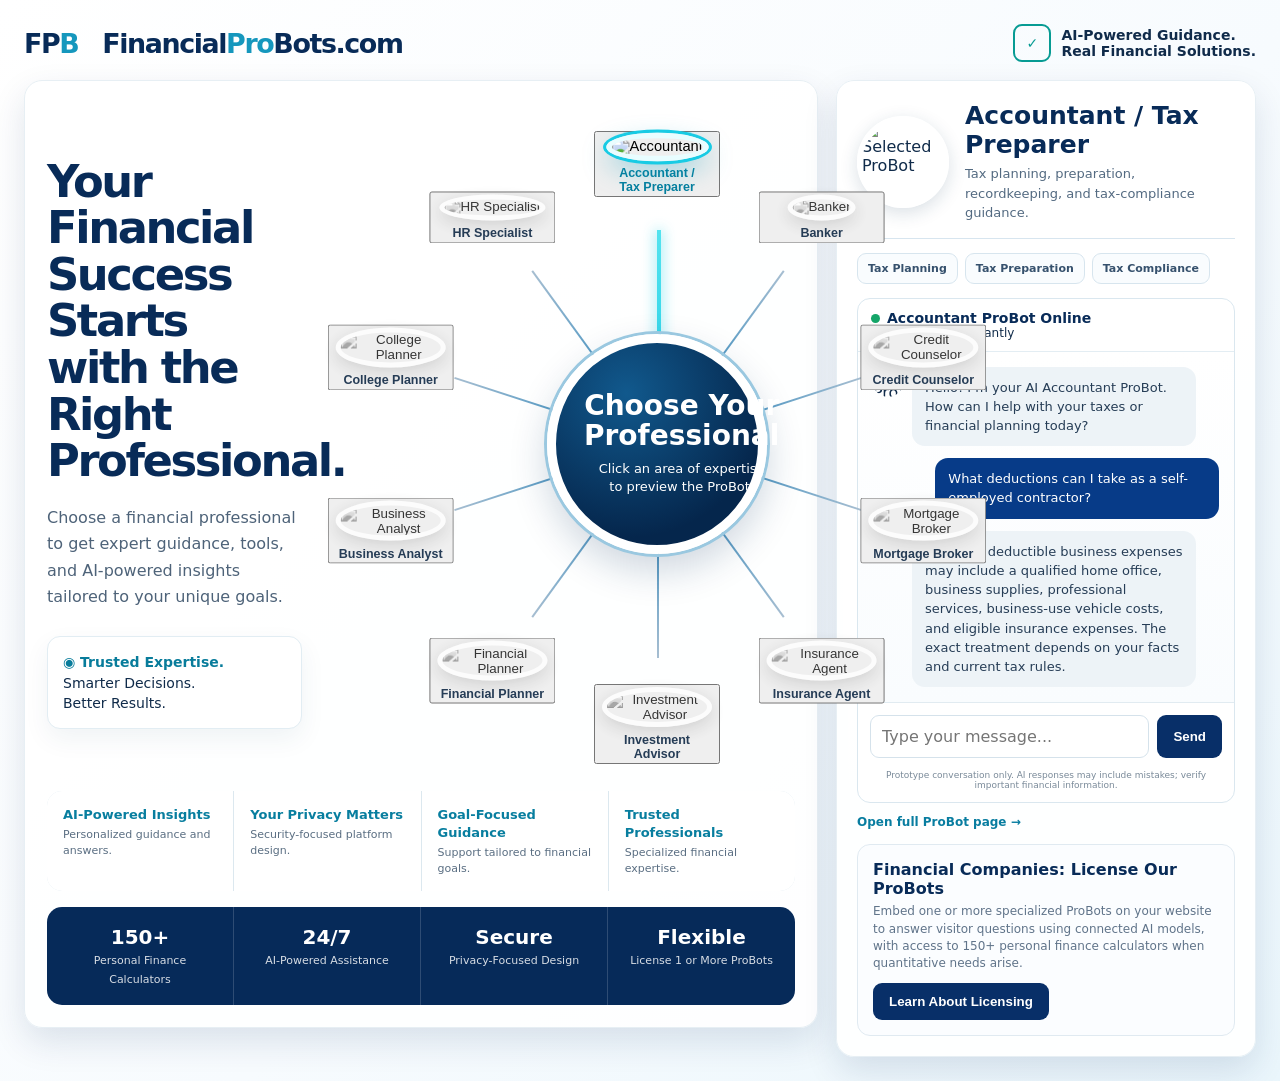
==== commit 047d71c6: "Add interactive ProBot preview panel" ====
--- a/index.html
+++ b/index.html
@@ -1,18 +1,18 @@
 <!doctype html>
-<html lang="en"><head><meta charset="utf-8"><meta name="viewport" content="width=device-width,initial-scale=1"><meta name="description" content="Choose the financial professional who best fits your needs at FinancialProBots.com."><title>FinancialProBots.com — Choose Your Professional</title><style>
-:root{--navy:#082c57;--blue:#0879b9;--cyan:#16cbe4;--teal:#049d98;--ink:#122b49;--line:#afc4d5;--glow:rgba(22,203,228,.34)}*{box-sizing:border-box}body{margin:0;font-family:Inter,ui-sans-serif,system-ui,-apple-system,BlinkMacSystemFont,"Segoe UI",sans-serif;color:var(--ink);background:radial-gradient(circle at 58% 43%,#fff 0 34%,#f7fbfe 67%,#edf8fd 100%);min-height:100vh}.shell{max-width:1500px;margin:auto;padding:30px 42px 24px}.topbar{display:flex;justify-content:space-between;align-items:center;gap:20px}.brand{font-weight:850;font-size:clamp(22px,2.3vw,38px);letter-spacing:-1.5px;color:var(--navy)}.brand b{color:#1297bd}.promise{font-size:14px;font-weight:750;color:var(--navy);display:flex;align-items:center;gap:10px}.promise:before{content:'✓';display:grid;place-items:center;width:36px;height:36px;border:2px solid var(--teal);border-radius:10px;color:var(--teal);font-size:20px}.main{display:grid;grid-template-columns:minmax(230px,310px) minmax(700px,1fr);align-items:center;gap:24px;min-height:760px}.intro h1{font-size:clamp(38px,4vw,62px);line-height:1.05;letter-spacing:-2.5px;margin:0 0 28px;color:var(--navy)}.intro p{font-size:17px;line-height:1.7;color:#4e6278;max-width:285px}.trust{margin-top:38px;background:#fff;padding:18px;border-radius:14px;box-shadow:0 12px 30px #173b5a12;font-size:14px;line-height:1.5;border:1px solid #e7eff4}.trust strong{color:#087d9e}.wheel{position:relative;width:min(72vw,820px);aspect-ratio:1;margin:auto}.wheel:before{content:'';position:absolute;left:50%;top:50%;width:48%;height:48%;transform:translate(-50%,-50%);border-radius:50%;border:1px solid rgba(8,121,185,.12);box-shadow:0 0 0 18px rgba(8,121,185,.025),0 0 0 44px rgba(8,121,185,.018);pointer-events:none}.hub{position:absolute;z-index:4;left:50%;top:50%;transform:translate(-50%,-50%);width:252px;height:252px;border-radius:50%;display:grid;place-items:center;text-align:center;padding:35px;color:#fff;background:radial-gradient(circle at 35% 25%,#0c568d,#06284f 72%);border:10px solid #fff;box-shadow:0 0 0 3px #8ebbd5,0 18px 45px #082c5730;transition:.32s}.hub:after{content:'';position:absolute;inset:-17px;border-radius:50%;border:1px solid rgba(20,199,223,.35);opacity:.45}.hub .logo{font-size:46px;font-weight:900;letter-spacing:-5px}.hub .logo b{color:#12c5de}.hub h2{font-size:25px;line-height:1.05;margin:9px 0 6px}.hub small{line-height:1.35;display:block;min-height:34px}.hub.active{transform:translate(-50%,-50%) scale(1.025);box-shadow:0 0 0 4px rgba(22,203,228,.4),0 0 38px var(--glow),0 18px 45px #082c5738}.spoke{--a:0deg;position:absolute;left:50%;top:50%;width:2px;height:31%;background:linear-gradient(var(--blue),var(--line));transform-origin:top;transform:rotate(var(--a));z-index:1;transition:.28s}.spoke.active{width:4px;background:linear-gradient(var(--cyan),#57def0);box-shadow:0 0 14px var(--glow)}.node{--a:0deg;--accent:#0879b9;--skin:#d79b70;--hair:#3c2a22;--jacket:#224d75;--shirt:#f7fbff;position:absolute;z-index:3;left:50%;top:50%;width:155px;text-align:center;text-decoration:none;color:var(--ink);transform:translate(-50%,-50%) rotate(var(--a)) translateY(-330px) rotate(calc(-1 * var(--a)));outline:none}.portrait{width:108px;height:108px;margin:auto;border-radius:50%;background:linear-gradient(145deg,#dce7ec,#9ab2c0);border:6px solid #fff;box-shadow:0 4px 18px #183a5630;filter:grayscale(1);opacity:.74;transition:.28s ease;position:relative;overflow:hidden}.avatar-bg{position:absolute;inset:0;background:radial-gradient(circle at 50% 30%,rgba(255,255,255,.75),rgba(255,255,255,.12) 52%,rgba(8,44,87,.13));}.shoulders{position:absolute;width:90px;height:48px;left:50%;bottom:-12px;transform:translateX(-50%);background:var(--jacket);border-radius:45px 45px 12px 12px}.shirt{position:absolute;width:34px;height:34px;left:50%;bottom:0;transform:translateX(-50%);background:var(--shirt);clip-path:polygon(0 0,100% 0,76% 100%,24% 100%)}.neck{position:absolute;width:20px;height:20px;left:50%;bottom:31px;transform:translateX(-50%);background:var(--skin);border-radius:7px}.face{position:absolute;width:46px;height:52px;left:50%;top:20px;transform:translateX(-50%);background:var(--skin);border-radius:46% 46% 44% 44%}.face:before,.face:after{content:'';position:absolute;top:24px;width:4px;height:4px;border-radius:50%;background:#263b4b}.face:before{left:12px}.face:after{right:12px}.mouth{position:absolute;width:14px;height:6px;left:50%;top:58px;transform:translateX(-50%);border-bottom:2px solid rgba(100,40,35,.75);border-radius:0 0 12px 12px}.hair{position:absolute;width:50px;height:27px;left:50%;top:14px;transform:translateX(-50%);background:var(--hair);border-radius:48% 52% 35% 28%;z-index:2}.hair.long{width:56px;height:60px;top:13px;border-radius:48% 48% 40% 40%}.hair.curly{width:57px;height:42px;top:11px;border-radius:48%;box-shadow:-8px 8px 0 -4px var(--hair),8px 8px 0 -4px var(--hair),-13px 18px 0 -7px var(--hair),13px 18px 0 -7px var(--hair)}.hair.side{clip-path:polygon(0 25%,22% 2%,80% 0,100% 30%,78% 24%,62% 42%,35% 30%,0 55%)}.glasses{position:absolute;left:50%;top:39px;transform:translateX(-50%);width:43px;height:13px;z-index:4}.glasses:before,.glasses:after{content:'';position:absolute;top:0;width:15px;height:10px;border:2px solid #233947;border-radius:4px}.glasses:before{left:2px}.glasses:after{right:2px}.glasses i{position:absolute;left:17px;top:5px;width:9px;height:2px;background:#233947}.tie{position:absolute;left:50%;bottom:3px;transform:translateX(-50%);width:9px;height:25px;background:#0e6e9e;clip-path:polygon(50% 0,100% 25%,70% 100%,30% 100%,0 25%)}.roleicon{position:absolute;z-index:6;right:7px;bottom:7px;width:31px;height:31px;border-radius:50%;display:grid;place-items:center;background:#fff;color:var(--navy);font-size:17px;box-shadow:0 3px 10px #173b5a30;opacity:0;transform:scale(.72);transition:.25s}.label{margin-top:8px;font-weight:760;font-size:14px;line-height:1.15;transition:.25s}.node:hover .portrait,.node:focus .portrait,.node.active .portrait{filter:grayscale(0);opacity:1;transform:scale(1.13);border-color:#e6fcff;box-shadow:0 0 0 3px var(--cyan),0 12px 28px #0d9bc250}.node:hover .roleicon,.node:focus .roleicon,.node.active .roleicon{opacity:1;transform:scale(1)}.node:hover .label,.node:focus .label,.node.active .label{color:#0586a8;transform:translateY(3px)}.node:focus-visible .portrait{outline:4px solid #89eff7;outline-offset:5px}
-.n1{--a:0deg;--skin:#e0ae88;--hair:#6e655d;--jacket:#274b68}.n2{--a:36deg;--skin:#7c4a31;--hair:#171515;--jacket:#1f3858}.n3{--a:72deg;--skin:#e8b493;--hair:#b08a69;--jacket:#5a6d84}.n4{--a:108deg;--skin:#d39a72;--hair:#3d2d25;--jacket:#2b566c}.n5{--a:144deg;--skin:#c88868;--hair:#2d211e;--jacket:#39746f}.n6{--a:180deg;--skin:#c98e65;--hair:#4b352a;--jacket:#314f75}.n7{--a:216deg;--skin:#e2ac88;--hair:#6c4534;--jacket:#356d78}.n8{--a:252deg;--skin:#d9a67f;--hair:#17191a;--jacket:#3e5e83}.n9{--a:288deg;--skin:#e4b18d;--hair:#2f2521;--jacket:#527a91}.n10{--a:324deg;--skin:#9c6345;--hair:#2e211f;--jacket:#4f6480}.s1{--a:180deg}.s2{--a:216deg}.s3{--a:252deg}.s4{--a:288deg}.s5{--a:324deg}.s6{--a:0deg}.s7{--a:36deg}.s8{--a:72deg}.s9{--a:108deg}.s10{--a:144deg}.footer{display:grid;grid-template-columns:repeat(4,1fr);gap:1px;background:#dce8ef;border-radius:18px;overflow:hidden;box-shadow:0 12px 30px #173b5a14}.feature{background:#fff;padding:18px 22px;font-size:12px;color:#52667c;line-height:1.45}.feature strong{display:block;color:#087d9e;font-size:14px;margin-bottom:3px}.hint{text-align:center;font-size:12px;color:#778b9d;margin-top:-14px;margin-bottom:20px}@media(max-width:1050px){.main{grid-template-columns:1fr}.intro{text-align:center}.intro p{max-width:650px;margin:auto}.trust{display:none}.wheel{width:min(94vw,760px)}}@media(max-width:760px){.shell{padding:22px 16px}.promise{display:none}.main{min-height:auto}.intro h1{font-size:38px}.intro p{font-size:16px}.wheel{display:grid;grid-template-columns:repeat(2,1fr);gap:22px 14px;width:100%;aspect-ratio:auto;margin:28px 0}.wheel:before,.spoke{display:none}.hub{position:relative;left:auto;top:auto;transform:none!important;grid-column:1/-1;width:190px;height:190px;justify-self:center}.hub .logo{font-size:34px}.hub h2{font-size:20px}.node{position:relative;left:auto;top:auto;width:100%;transform:none!important}.portrait{width:98px;height:98px}.footer{grid-template-columns:1fr 1fr}.hint{margin-top:0}}@media(max-width:440px){.footer{grid-template-columns:1fr}.brand{font-size:25px}}
-</style></head><body><div class="shell"><header class="topbar"><div class="brand">FP<b>B</b> &nbsp; Financial<b>Pro</b>Bots.com</div><div class="promise">AI-Powered Guidance.<br>Real Financial Solutions.</div></header><main class="main"><section class="intro"><h1>Your Financial<br>Success Starts<br>with the Right<br>Professional.</h1><p>Choose a financial professional to get expert guidance, tools, and AI-powered insights tailored to your unique goals.</p><div class="trust"><strong>◉ Trusted Expertise.</strong><br>Smarter Decisions.<br>Better Results.</div></section><section class="wheel" id="professionalWheel" aria-label="Choose a financial professional"><div class="spoke s1" data-spoke="1"></div><div class="spoke s2" data-spoke="2"></div><div class="spoke s3" data-spoke="3"></div><div class="spoke s4" data-spoke="4"></div><div class="spoke s5" data-spoke="5"></div><div class="spoke s6" data-spoke="6"></div><div class="spoke s7" data-spoke="7"></div><div class="spoke s8" data-spoke="8"></div><div class="spoke s9" data-spoke="9"></div><div class="spoke s10" data-spoke="10"></div>
-<a class="node n1" data-index="1" data-name="Accountant / Tax Preparer" data-blurb="Tax planning, preparation, and accounting guidance." href="professionals/accountant-tax-preparer.html"><div class="portrait"><span class="avatar-bg"></span><span class="shoulders"></span><span class="shirt"></span><span class="tie"></span><span class="neck"></span><span class="face"></span><span class="mouth"></span><span class="hair side"></span><span class="glasses"><i></i></span><span class="roleicon">▦</span></div><div class="label">Accountant /<br>Tax Preparer</div></a>
-<a class="node n2" data-index="2" data-name="Banker" data-blurb="Banking solutions, lending, cash management, and deposits." href="professionals/banker.html"><div class="portrait"><span class="avatar-bg"></span><span class="shoulders"></span><span class="shirt"></span><span class="tie"></span><span class="neck"></span><span class="face"></span><span class="mouth"></span><span class="hair"></span><span class="roleicon">▥</span></div><div class="label">Banker</div></a>
-<a class="node n3" data-index="3" data-name="Credit Counselor" data-blurb="Credit improvement, debt strategy, and repayment guidance." href="professionals/credit-counselor.html"><div class="portrait"><span class="avatar-bg"></span><span class="shoulders"></span><span class="shirt"></span><span class="neck"></span><span class="face"></span><span class="mouth"></span><span class="hair long"></span><span class="roleicon">↗</span></div><div class="label">Credit Counselor</div></a>
-<a class="node n4" data-index="4" data-name="Mortgage Broker" data-blurb="Mortgage options, qualification, refinancing, and home financing." href="professionals/mortgage-broker.html"><div class="portrait"><span class="avatar-bg"></span><span class="shoulders"></span><span class="shirt"></span><span class="tie"></span><span class="neck"></span><span class="face"></span><span class="mouth"></span><span class="hair side"></span><span class="roleicon">⌂</span></div><div class="label">Mortgage Broker</div></a>
-<a class="node n5" data-index="5" data-name="Insurance Agent" data-blurb="Protection strategies for life, property, health, and risk." href="professionals/insurance-agent.html"><div class="portrait"><span class="avatar-bg"></span><span class="shoulders"></span><span class="shirt"></span><span class="neck"></span><span class="face"></span><span class="mouth"></span><span class="hair long"></span><span class="roleicon">◇</span></div><div class="label">Insurance Agent</div></a>
-<a class="node n6" data-index="6" data-name="Investment Advisor" data-blurb="Portfolio strategy, investing guidance, and wealth management." href="professionals/investment-advisor.html"><div class="portrait"><span class="avatar-bg"></span><span class="shoulders"></span><span class="shirt"></span><span class="tie"></span><span class="neck"></span><span class="face"></span><span class="mouth"></span><span class="hair"></span><span class="roleicon">↗</span></div><div class="label">Investment Advisor</div></a>
-<a class="node n7" data-index="7" data-name="Financial Planner" data-blurb="Coordinated planning for goals, retirement, cash flow, and wealth." href="professionals/financial-planner.html"><div class="portrait"><span class="avatar-bg"></span><span class="shoulders"></span><span class="shirt"></span><span class="neck"></span><span class="face"></span><span class="mouth"></span><span class="hair long"></span><span class="roleicon">◔</span></div><div class="label">Financial Planner</div></a>
-<a class="node n8" data-index="8" data-name="Business Analyst" data-blurb="Business performance, forecasts, decisions, and financial insights." href="professionals/business-analyst.html"><div class="portrait"><span class="avatar-bg"></span><span class="shoulders"></span><span class="shirt"></span><span class="tie"></span><span class="neck"></span><span class="face"></span><span class="mouth"></span><span class="hair side"></span><span class="glasses"><i></i></span><span class="roleicon">▥</span></div><div class="label">Business Analyst</div></a>
-<a class="node n9" data-index="9" data-name="College Planner" data-blurb="College funding, financial aid, savings, and education planning." href="professionals/college-planner.html"><div class="portrait"><span class="avatar-bg"></span><span class="shoulders"></span><span class="shirt"></span><span class="neck"></span><span class="face"></span><span class="mouth"></span><span class="hair long"></span><span class="roleicon">⌂</span></div><div class="label">College Planner</div></a>
-<a class="node n10" data-index="10" data-name="HR Specialist" data-blurb="Employee benefits, compensation, workplace, and people guidance." href="professionals/hr-specialist.html"><div class="portrait"><span class="avatar-bg"></span><span class="shoulders"></span><span class="shirt"></span><span class="neck"></span><span class="face"></span><span class="mouth"></span><span class="hair curly"></span><span class="roleicon">◎</span></div><div class="label">HR Specialist</div></a>
-<div class="hub" id="hub"><div><div class="logo">FP<b>B</b></div><strong>FinancialProBots.com</strong><h2 id="hubTitle">Choose Your<br>Professional</h2><small id="hubText">Hover over an area of expertise<br>to explore it.</small></div></div></section></main><div class="hint">Move your mouse over a professional to preview their specialty. Click to open their page.</div><footer class="footer"><div class="feature"><strong>AI-Powered Insights</strong>Advanced AI delivers personalized recommendations and answers.</div><div class="feature"><strong>Your Privacy Matters</strong>Security-focused design keeps your data safe and confidential.</div><div class="feature"><strong>Goal-Focused Guidance</strong>Solutions tailored to your unique financial goals and priorities.</div><div class="feature"><strong>Trusted Professionals</strong>Specialized expertise dedicated to your financial success.</div></footer></div><script>
-const wheel=document.getElementById('professionalWheel'),hub=document.getElementById('hub'),title=document.getElementById('hubTitle'),text=document.getElementById('hubText'),nodes=[...wheel.querySelectorAll('.node')],spokes=[...wheel.querySelectorAll('.spoke')];function activate(node){const i=node.dataset.index;nodes.forEach(n=>n.classList.toggle('active',n===node));spokes.forEach(s=>s.classList.toggle('active',s.dataset.spoke===i));hub.classList.add('active');title.innerHTML=node.dataset.name.replace(' / ',' /<br>');text.textContent=node.dataset.blurb}function reset(){nodes.forEach(n=>n.classList.remove('active'));spokes.forEach(s=>s.classList.remove('active'));hub.classList.remove('active');title.innerHTML='Choose Your<br>Professional';text.innerHTML='Hover over an area of expertise<br>to explore it.'}nodes.forEach(node=>{node.addEventListener('mouseenter',()=>activate(node));node.addEventListener('focus',()=>activate(node));node.addEventListener('mouseleave',()=>{if(!node.matches(':focus'))reset()});node.addEventListener('blur',reset)});
+<html lang="en"><head><meta charset="utf-8"><meta name="viewport" content="width=device-width,initial-scale=1"><meta name="description" content="Explore specialized AI-powered Financial ProBots."><title>FinancialProBots.com</title><style>
+:root{--navy:#082b58;--navy2:#041b39;--blue:#0879b9;--cyan:#18cbe4;--teal:#079b93;--ink:#102b4a;--muted:#60758b;--line:#d7e5ef;--bg:#f4f9fc;--card:#fff;--shadow:0 14px 34px rgba(8,43,88,.12)}*{box-sizing:border-box}body{margin:0;font-family:Inter,ui-sans-serif,system-ui,-apple-system,BlinkMacSystemFont,"Segoe UI",sans-serif;color:var(--ink);background:linear-gradient(135deg,#fff 0%,#f7fbfe 56%,#eaf6fc 100%)}.page{max-width:1680px;margin:auto;padding:24px}.topbar{display:flex;align-items:center;justify-content:space-between;margin-bottom:18px}.brand{font-weight:850;font-size:clamp(24px,2.1vw,36px);letter-spacing:-1.4px;color:var(--navy)}.brand b{color:#1597bd}.promise{font-size:14px;font-weight:750;display:flex;gap:10px;align-items:center}.promise:before{content:'✓';width:34px;height:34px;border:2px solid var(--teal);color:var(--teal);border-radius:9px;display:grid;place-items:center}.layout{display:grid;grid-template-columns:minmax(760px,1.7fr) minmax(420px,.8fr);gap:18px;align-items:start}.left,.panel{background:rgba(255,255,255,.92);border:1px solid #e7eff4;border-radius:18px;box-shadow:var(--shadow)}.left{padding:18px 22px 22px}.hero{display:grid;grid-template-columns:255px minmax(580px,1fr);gap:10px;align-items:center}.intro h1{font-size:clamp(38px,3.5vw,58px);line-height:1.04;letter-spacing:-2.4px;margin:0 0 20px;color:var(--navy)}.intro p{font-size:16px;line-height:1.65;color:#4e6379}.trust{margin-top:26px;background:#fff;border:1px solid #e2edf3;border-radius:13px;padding:15px;box-shadow:0 10px 26px #163c5e10;font-size:14px;line-height:1.45}.trust strong{color:#087c9b}.wheel{position:relative;width:min(64vw,690px);aspect-ratio:1;margin:auto}.hub{position:absolute;z-index:5;left:50%;top:50%;transform:translate(-50%,-50%);width:220px;height:220px;border-radius:50%;display:grid;place-items:center;text-align:center;padding:28px;color:#fff;background:radial-gradient(circle at 35% 25%,#11598d,#05264c 72%);border:9px solid white;box-shadow:0 0 0 3px #9ac8e0,0 16px 38px #082b5833}.hub h2{font-size:28px;line-height:1.05;margin:0 0 10px}.hub p{font-size:13px;margin:0;line-height:1.4}.spoke{--a:0deg;position:absolute;left:50%;top:50%;width:2px;height:31%;transform-origin:top;transform:rotate(var(--a));background:linear-gradient(var(--blue),#a7bed1);z-index:1;transition:.25s}.spoke.active{width:4px;background:linear-gradient(var(--cyan),#54e3ef);box-shadow:0 0 13px rgba(24,203,228,.8)}.node{--a:0deg;position:absolute;z-index:3;left:50%;top:50%;width:126px;text-align:center;transform:translate(-50%,-50%) rotate(var(--a)) translateY(-280px) rotate(calc(-1 * var(--a)));cursor:pointer;outline:none}.node img{width:82px;height:82px;object-fit:cover;border-radius:50%;border:5px solid #fff;box-shadow:0 5px 16px #173a5630;filter:grayscale(1);opacity:.78;transition:.25s}.node .label{font-size:12.5px;line-height:1.12;font-weight:780;margin-top:6px;color:#263d57;transition:.25s}.node:hover img,.node:focus img,.node.active img{filter:grayscale(0);opacity:1;transform:scale(1.1);border-color:#e9fdff;box-shadow:0 0 0 3px var(--cyan),0 9px 24px rgba(11,159,192,.35)}.node:hover .label,.node:focus .label,.node.active .label{color:#047e9e}.n1{--a:0deg}.n2{--a:36deg}.n3{--a:72deg}.n4{--a:108deg}.n5{--a:144deg}.n6{--a:180deg}.n7{--a:216deg}.n8{--a:252deg}.n9{--a:288deg}.n10{--a:324deg}.s1{--a:180deg}.s2{--a:216deg}.s3{--a:252deg}.s4{--a:288deg}.s5{--a:324deg}.s6{--a:0deg}.s7{--a:36deg}.s8{--a:72deg}.s9{--a:108deg}.s10{--a:144deg}.benefits{display:grid;grid-template-columns:repeat(4,1fr);gap:1px;background:#dce8ef;border-radius:15px;overflow:hidden;margin-top:2px}.benefit{background:#fff;padding:15px 16px;font-size:11px;line-height:1.4;color:#5a6e82}.benefit strong{display:block;color:#087e9f;font-size:13px;margin-bottom:3px}.stats{display:grid;grid-template-columns:repeat(4,1fr);background:#062a59;color:#fff;border-radius:15px;margin-top:16px;overflow:hidden}.stat{padding:18px;text-align:center;border-right:1px solid rgba(255,255,255,.16)}.stat:last-child{border:0}.stat b{font-size:20px;display:block}.stat span{font-size:11px;opacity:.84}.panel{padding:20px;position:sticky;top:18px}.profile{display:grid;grid-template-columns:92px 1fr;gap:16px;align-items:center;padding-bottom:15px;border-bottom:1px solid var(--line)}.profile img{width:92px;height:92px;border-radius:50%;object-fit:cover;border:5px solid #fff;box-shadow:0 5px 18px #163b5a28}.profile h2{margin:0 0 5px;font-size:25px;color:var(--navy)}.profile p{margin:0;color:#536a81;font-size:13px;line-height:1.5}.chips{display:flex;gap:7px;flex-wrap:wrap;margin:14px 0}.chip{padding:8px 10px;border:1px solid #d7e5ee;border-radius:9px;background:#f9fcfe;font-size:11px;font-weight:750;color:#36516d}.chat{border:1px solid #dae7ef;border-radius:13px;overflow:hidden;background:#fff}.chathead{padding:11px 13px;border-bottom:1px solid #e3edf3;font-size:12px}.chathead b{display:block;font-size:14px;color:var(--navy)}.online{display:inline-block;width:9px;height:9px;background:#14a568;border-radius:50%;margin-right:7px}.messages{padding:15px;display:flex;flex-direction:column;gap:12px;min-height:350px;background:linear-gradient(#fff,#f9fcfe)}.row{display:flex;gap:9px;align-items:flex-start}.row.user{justify-content:flex-end}.mini{width:30px;height:30px;border-radius:50%;object-fit:cover}.bubble{max-width:82%;padding:11px 13px;border-radius:13px;background:#edf3f7;font-size:13px;line-height:1.48;color:#263d56}.user .bubble{background:#073b88;color:white}.inputbar{display:flex;gap:8px;padding:12px;border-top:1px solid #e1ebf1}.inputbar input{flex:1;border:1px solid #d5e2eb;border-radius:9px;padding:11px;font:inherit}.inputbar button,.cta{border:0;border-radius:9px;background:#082f68;color:#fff;padding:11px 16px;font-weight:750;cursor:pointer}.disclaimer{text-align:center;color:#7a8a99;font-size:9px;padding:0 12px 12px}.license{margin-top:14px;padding:15px;border:1px solid #e0eaf1;border-radius:13px;background:#fbfdff}.license strong{display:block;color:var(--navy);margin-bottom:5px}.license p{font-size:12px;color:#60748a;margin:0 0 10px;line-height:1.45}.full-link{display:inline-block;color:#087da0;font-size:12px;font-weight:800;text-decoration:none;margin-top:12px}@media(max-width:1220px){.layout{grid-template-columns:1fr}.panel{position:static}.hero{grid-template-columns:230px 1fr}.wheel{width:min(70vw,690px)}}@media(max-width:820px){.page{padding:12px}.promise{display:none}.hero{grid-template-columns:1fr}.intro{text-align:center}.wheel{display:grid;grid-template-columns:repeat(2,1fr);gap:18px;width:100%;aspect-ratio:auto;margin:28px 0}.spoke{display:none}.hub{position:relative;left:auto;top:auto;transform:none;grid-column:1/-1;justify-self:center;width:185px;height:185px}.node{position:relative;left:auto;top:auto;width:100%;transform:none}.benefits,.stats{grid-template-columns:1fr 1fr}.panel{padding:14px}}@media(max-width:480px){.benefits,.stats{grid-template-columns:1fr}.profile{grid-template-columns:72px 1fr}.profile img{width:72px;height:72px}.profile h2{font-size:21px}}
+</style></head><body><div class="page"><header class="topbar"><div class="brand">FP<b>B</b> &nbsp; Financial<b>Pro</b>Bots.com</div><div class="promise">AI-Powered Guidance.<br>Real Financial Solutions.</div></header><div class="layout"><section class="left"><div class="hero"><div class="intro"><h1>Your Financial<br>Success Starts<br>with the Right<br>Professional.</h1><p>Choose a financial professional to get expert guidance, tools, and AI-powered insights tailored to your unique goals.</p><div class="trust"><strong>◉ Trusted Expertise.</strong><br>Smarter Decisions.<br>Better Results.</div></div><div class="wheel" id="wheel"><div class="spoke s1" data-spoke="1"></div><div class="spoke s2" data-spoke="2"></div><div class="spoke s3" data-spoke="3"></div><div class="spoke s4" data-spoke="4"></div><div class="spoke s5" data-spoke="5"></div><div class="spoke s6" data-spoke="6"></div><div class="spoke s7" data-spoke="7"></div><div class="spoke s8" data-spoke="8"></div><div class="spoke s9" data-spoke="9"></div><div class="spoke s10" data-spoke="10"></div><div class="hub"><div><h2>Choose Your<br>Professional</h2><p>Click an area of expertise<br>to preview the ProBot.</p></div></div>
+<button class="node n1 active" data-id="1"><img alt="Accountant" src="https://i.pravatar.cc/160?img=12"><div class="label">Accountant /<br>Tax Preparer</div></button><button class="node n2" data-id="2"><img alt="Banker" src="https://i.pravatar.cc/160?img=11"><div class="label">Banker</div></button><button class="node n3" data-id="3"><img alt="Credit Counselor" src="https://i.pravatar.cc/160?img=47"><div class="label">Credit Counselor</div></button><button class="node n4" data-id="4"><img alt="Mortgage Broker" src="https://i.pravatar.cc/160?img=13"><div class="label">Mortgage Broker</div></button><button class="node n5" data-id="5"><img alt="Insurance Agent" src="https://i.pravatar.cc/160?img=32"><div class="label">Insurance Agent</div></button><button class="node n6" data-id="6"><img alt="Investment Advisor" src="https://i.pravatar.cc/160?img=33"><div class="label">Investment Advisor</div></button><button class="node n7" data-id="7"><img alt="Financial Planner" src="https://i.pravatar.cc/160?img=44"><div class="label">Financial Planner</div></button><button class="node n8" data-id="8"><img alt="Business Analyst" src="https://i.pravatar.cc/160?img=3"><div class="label">Business Analyst</div></button><button class="node n9" data-id="9"><img alt="College Planner" src="https://i.pravatar.cc/160?img=49"><div class="label">College Planner</div></button><button class="node n10" data-id="10"><img alt="HR Specialist" src="https://i.pravatar.cc/160?img=45"><div class="label">HR Specialist</div></button></div></div><div class="benefits"><div class="benefit"><strong>AI-Powered Insights</strong>Personalized guidance and answers.</div><div class="benefit"><strong>Your Privacy Matters</strong>Security-focused platform design.</div><div class="benefit"><strong>Goal-Focused Guidance</strong>Support tailored to financial goals.</div><div class="benefit"><strong>Trusted Professionals</strong>Specialized financial expertise.</div></div><div class="stats"><div class="stat"><b>150+</b><span>Personal Finance Calculators</span></div><div class="stat"><b>24/7</b><span>AI-Powered Assistance</span></div><div class="stat"><b>Secure</b><span>Privacy-Focused Design</span></div><div class="stat"><b>Flexible</b><span>License 1 or More ProBots</span></div></div></section><aside class="panel"><div class="profile"><img id="profileImg" alt="Selected ProBot"><div><h2 id="profileTitle"></h2><p id="profileDesc"></p></div></div><div class="chips" id="chips"></div><div class="chat"><div class="chathead"><b><span class="online"></span><span id="onlineName"></span> ProBot Online</b>Usually replies instantly</div><div class="messages"><div class="row"><img class="mini" id="miniImg" alt="ProBot"><div class="bubble" id="hello"></div></div><div class="row user"><div class="bubble" id="question"></div></div><div class="row"><img class="mini" id="miniImg2" alt="ProBot"><div class="bubble" id="answer"></div></div></div><div class="inputbar"><input aria-label="Message" placeholder="Type your message..."><button type="button">Send</button></div><div class="disclaimer">Prototype conversation only. AI responses may include mistakes; verify important financial information.</div></div><a id="fullLink" class="full-link" href="#">Open full ProBot page →</a><div class="license"><strong>Financial Companies: License Our ProBots</strong><p>Embed one or more specialized ProBots on your website to answer visitor questions using connected AI models, with access to 150+ personal finance calculators when quantitative needs arise.</p><button class="cta" type="button">Learn About Licensing</button></div></aside></div></div><script>
+const bots={
+1:{name:'Accountant / Tax Preparer',short:'Accountant',img:'https://i.pravatar.cc/160?img=12',desc:'Tax planning, preparation, recordkeeping, and tax-compliance guidance.',chips:['Tax Planning','Tax Preparation','Tax Compliance'],hello:"Hello! I’m your AI Accountant ProBot. How can I help with your taxes or financial planning today?",q:'What deductions can I take as a self-employed contractor?',a:'Common deductible business expenses may include a qualified home office, business supplies, professional services, business-use vehicle costs, and eligible insurance expenses. The exact treatment depends on your facts and current tax rules.',link:'professionals/accountant-tax-preparer.html'},
+2:{name:'Banker',short:'Banker',img:'https://i.pravatar.cc/160?img=11',desc:'Banking products, deposits, borrowing, cash management, and everyday banking guidance.',chips:['Deposits','Loans','Cash Management'],hello:'Hello! I’m your AI Banker ProBot. What banking decision can I help you think through?',q:'Should I choose a checking account or a savings account?',a:'Checking is generally designed for frequent transactions, while savings is better suited to money you want to set aside and potentially earn interest on. Many people use both for different purposes.',link:'professionals/banker.html'},
+3:{name:'Credit Counselor',short:'Credit Counselor',img:'https://i.pravatar.cc/160?img=47',desc:'Credit improvement, debt strategy, repayment options, and financial education.',chips:['Debt Management','Credit Improvement','Financial Education'],hello:'Hello! I’m your AI Credit Counselor ProBot. How can I help you improve your credit and financial well-being?',q:'My credit score is 620. How can I improve it?',a:'Start with on-time payments, lower revolving balances, reviewing your credit reports for errors, and avoiding unnecessary new accounts. A personalized plan would also consider your utilization, delinquencies, and debt mix.',link:'professionals/credit-counselor.html'},
+4:{name:'Mortgage Broker',short:'Mortgage Broker',img:'https://i.pravatar.cc/160?img=13',desc:'Home financing, mortgage qualification, refinancing, and loan-option guidance.',chips:['Home Buying','Mortgage Options','Refinancing'],hello:'Hello! I’m your AI Mortgage Broker ProBot. What home-financing question can I help with?',q:'How much home can I afford?',a:'Affordability depends on income, debts, credit profile, down payment, interest rates, taxes, insurance, and your comfort level. As the conversation becomes quantitative, I can help gather the inputs needed for an affordability calculation.',link:'professionals/mortgage-broker.html'},
+5:{name:'Insurance Agent',short:'Insurance Agent',img:'https://i.pravatar.cc/160?img=32',desc:'Insurance protection strategies across life, property, health, and other risks.',chips:['Life Insurance','Property Coverage','Risk Protection'],hello:'Hello! I’m your AI Insurance Agent ProBot. What would you like to protect or plan for?',q:'What is the difference between term and whole life insurance?',a:'Term insurance provides coverage for a defined period and is often lower cost. Whole life is permanent coverage that may also build cash value, but typically has higher premiums and different planning considerations.',link:'professionals/insurance-agent.html'},
+6:{name:'Investment Advisor',short:'Investment Advisor',img:'https://i.pravatar.cc/160?img=33',desc:'Portfolio strategy, asset allocation, diversification, and long-term investing guidance.',chips:['Investing','Asset Allocation','Portfolio Strategy'],hello:'Hello! I’m your AI Investment Advisor ProBot. What investing question can I help you explore?',q:'What is a good investment strategy for long-term growth?',a:'A long-term strategy often starts with goals, time horizon, risk tolerance, diversification, costs, and tax considerations. From there, an appropriate asset mix can be discussed rather than focusing on one investment in isolation.',link:'professionals/investment-advisor.html'},
+7:{name:'Financial Planner',short:'Financial Planner',img:'https://i.pravatar.cc/160?img=44',desc:'Coordinated planning for retirement, cash flow, goals, savings, and wealth decisions.',chips:['Retirement','Cash Flow','Goal Planning'],hello:'Hello! I’m your AI Financial Planner ProBot. What financial goal are you working toward?',q:'How soon can I retire?',a:'That depends on your savings, spending needs, expected income, investment assumptions, taxes, and retirement goals. I can first help organize those factors, then a retirement calculation can be introduced when the needed numbers are available.',link:'professionals/financial-planner.html'},
+8:{name:'Business Analyst',short:'Business Analyst',img:'https://i.pravatar.cc/160?img=3',desc:'Business performance, cash flow, pricing, forecasting, and decision support.',chips:['Cash Flow','Forecasting','Business Performance'],hello:'Hello! I’m your AI Business Analyst ProBot. What part of your business would you like to understand better?',q:'How can I improve my cash flow?',a:'We can look at receivables, inventory, payment terms, pricing, margins, recurring expenses, debt obligations, and timing of inflows and outflows to identify the biggest opportunities.',link:'professionals/business-analyst.html'},
+9:{name:'College Planner',short:'College Planner',img:'https://i.pravatar.cc/160?img=49',desc:'College savings, financial aid, education costs, and funding-strategy guidance.',chips:['College Savings','Financial Aid','Education Funding'],hello:'Hello! I’m your AI College Planner ProBot. What education-planning question can I help with?',q:'Am I saving enough for college?',a:'We would consider the student’s age, target schools, expected education costs, current savings, future contributions, financial aid assumptions, and time horizon. Once those inputs are clear, the conversation can move naturally into a college-savings calculation.',link:'professionals/college-planner.html'},
+10:{name:'HR Specialist',short:'HR Specialist',img:'https://i.pravatar.cc/160?img=45',desc:'Employee benefits, compensation, workplace policies, and people-management guidance.',chips:['Employee Benefits','Compensation','Workplace Guidance'],hello:'Hello! I’m your AI HR Specialist ProBot. What employee or workplace issue can I help you think through?',q:'What are some effective ways to attract and retain talent?',a:'Competitive compensation matters, but retention also depends on benefits, manager quality, career development, recognition, flexibility, communication, and workplace culture. The right mix depends on your workforce and business goals.',link:'professionals/hr-specialist.html'}};
+const nodes=[...document.querySelectorAll('.node')],spokes=[...document.querySelectorAll('.spoke')];function selectBot(id){const b=bots[id];nodes.forEach(n=>n.classList.toggle('active',n.dataset.id==id));spokes.forEach(s=>s.classList.toggle('active',s.dataset.spoke==id));document.getElementById('profileImg').src=b.img;document.getElementById('profileTitle').textContent=b.name;document.getElementById('profileDesc').textContent=b.desc;document.getElementById('onlineName').textContent=b.short;document.getElementById('miniImg').src=b.img;document.getElementById('miniImg2').src=b.img;document.getElementById('hello').textContent=b.hello;document.getElementById('question').textContent=b.q;document.getElementById('answer').textContent=b.a;document.getElementById('chips').innerHTML=b.chips.map(x=>`<span class="chip">${x}</span>`).join('');document.getElementById('fullLink').href=b.link}nodes.forEach(n=>n.addEventListener('click',()=>selectBot(n.dataset.id)));selectBot(1);
 </script></body></html>
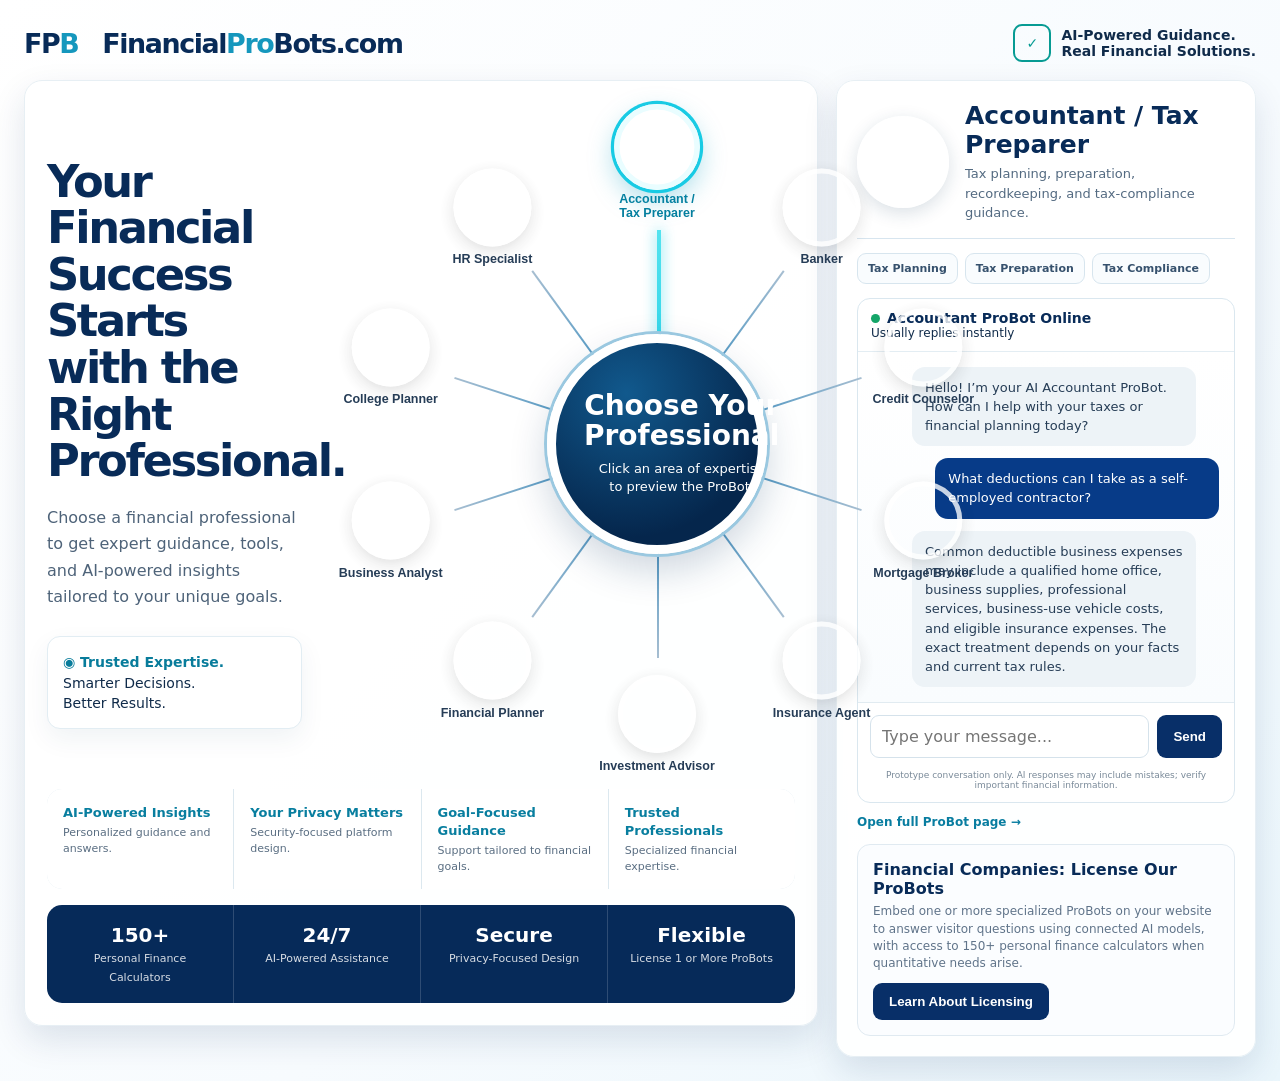
==== commit 0c71c794: "Restore original ProBot portraits" ====
--- a/index.html
+++ b/index.html
@@ -1,18 +1,5 @@
-<!doctype html>
-<html lang="en"><head><meta charset="utf-8"><meta name="viewport" content="width=device-width,initial-scale=1"><meta name="description" content="Explore specialized AI-powered Financial ProBots."><title>FinancialProBots.com</title><style>
-:root{--navy:#082b58;--navy2:#041b39;--blue:#0879b9;--cyan:#18cbe4;--teal:#079b93;--ink:#102b4a;--muted:#60758b;--line:#d7e5ef;--bg:#f4f9fc;--card:#fff;--shadow:0 14px 34px rgba(8,43,88,.12)}*{box-sizing:border-box}body{margin:0;font-family:Inter,ui-sans-serif,system-ui,-apple-system,BlinkMacSystemFont,"Segoe UI",sans-serif;color:var(--ink);background:linear-gradient(135deg,#fff 0%,#f7fbfe 56%,#eaf6fc 100%)}.page{max-width:1680px;margin:auto;padding:24px}.topbar{display:flex;align-items:center;justify-content:space-between;margin-bottom:18px}.brand{font-weight:850;font-size:clamp(24px,2.1vw,36px);letter-spacing:-1.4px;color:var(--navy)}.brand b{color:#1597bd}.promise{font-size:14px;font-weight:750;display:flex;gap:10px;align-items:center}.promise:before{content:'✓';width:34px;height:34px;border:2px solid var(--teal);color:var(--teal);border-radius:9px;display:grid;place-items:center}.layout{display:grid;grid-template-columns:minmax(760px,1.7fr) minmax(420px,.8fr);gap:18px;align-items:start}.left,.panel{background:rgba(255,255,255,.92);border:1px solid #e7eff4;border-radius:18px;box-shadow:var(--shadow)}.left{padding:18px 22px 22px}.hero{display:grid;grid-template-columns:255px minmax(580px,1fr);gap:10px;align-items:center}.intro h1{font-size:clamp(38px,3.5vw,58px);line-height:1.04;letter-spacing:-2.4px;margin:0 0 20px;color:var(--navy)}.intro p{font-size:16px;line-height:1.65;color:#4e6379}.trust{margin-top:26px;background:#fff;border:1px solid #e2edf3;border-radius:13px;padding:15px;box-shadow:0 10px 26px #163c5e10;font-size:14px;line-height:1.45}.trust strong{color:#087c9b}.wheel{position:relative;width:min(64vw,690px);aspect-ratio:1;margin:auto}.hub{position:absolute;z-index:5;left:50%;top:50%;transform:translate(-50%,-50%);width:220px;height:220px;border-radius:50%;display:grid;place-items:center;text-align:center;padding:28px;color:#fff;background:radial-gradient(circle at 35% 25%,#11598d,#05264c 72%);border:9px solid white;box-shadow:0 0 0 3px #9ac8e0,0 16px 38px #082b5833}.hub h2{font-size:28px;line-height:1.05;margin:0 0 10px}.hub p{font-size:13px;margin:0;line-height:1.4}.spoke{--a:0deg;position:absolute;left:50%;top:50%;width:2px;height:31%;transform-origin:top;transform:rotate(var(--a));background:linear-gradient(var(--blue),#a7bed1);z-index:1;transition:.25s}.spoke.active{width:4px;background:linear-gradient(var(--cyan),#54e3ef);box-shadow:0 0 13px rgba(24,203,228,.8)}.node{--a:0deg;position:absolute;z-index:3;left:50%;top:50%;width:126px;text-align:center;transform:translate(-50%,-50%) rotate(var(--a)) translateY(-280px) rotate(calc(-1 * var(--a)));cursor:pointer;outline:none}.node img{width:82px;height:82px;object-fit:cover;border-radius:50%;border:5px solid #fff;box-shadow:0 5px 16px #173a5630;filter:grayscale(1);opacity:.78;transition:.25s}.node .label{font-size:12.5px;line-height:1.12;font-weight:780;margin-top:6px;color:#263d57;transition:.25s}.node:hover img,.node:focus img,.node.active img{filter:grayscale(0);opacity:1;transform:scale(1.1);border-color:#e9fdff;box-shadow:0 0 0 3px var(--cyan),0 9px 24px rgba(11,159,192,.35)}.node:hover .label,.node:focus .label,.node.active .label{color:#047e9e}.n1{--a:0deg}.n2{--a:36deg}.n3{--a:72deg}.n4{--a:108deg}.n5{--a:144deg}.n6{--a:180deg}.n7{--a:216deg}.n8{--a:252deg}.n9{--a:288deg}.n10{--a:324deg}.s1{--a:180deg}.s2{--a:216deg}.s3{--a:252deg}.s4{--a:288deg}.s5{--a:324deg}.s6{--a:0deg}.s7{--a:36deg}.s8{--a:72deg}.s9{--a:108deg}.s10{--a:144deg}.benefits{display:grid;grid-template-columns:repeat(4,1fr);gap:1px;background:#dce8ef;border-radius:15px;overflow:hidden;margin-top:2px}.benefit{background:#fff;padding:15px 16px;font-size:11px;line-height:1.4;color:#5a6e82}.benefit strong{display:block;color:#087e9f;font-size:13px;margin-bottom:3px}.stats{display:grid;grid-template-columns:repeat(4,1fr);background:#062a59;color:#fff;border-radius:15px;margin-top:16px;overflow:hidden}.stat{padding:18px;text-align:center;border-right:1px solid rgba(255,255,255,.16)}.stat:last-child{border:0}.stat b{font-size:20px;display:block}.stat span{font-size:11px;opacity:.84}.panel{padding:20px;position:sticky;top:18px}.profile{display:grid;grid-template-columns:92px 1fr;gap:16px;align-items:center;padding-bottom:15px;border-bottom:1px solid var(--line)}.profile img{width:92px;height:92px;border-radius:50%;object-fit:cover;border:5px solid #fff;box-shadow:0 5px 18px #163b5a28}.profile h2{margin:0 0 5px;font-size:25px;color:var(--navy)}.profile p{margin:0;color:#536a81;font-size:13px;line-height:1.5}.chips{display:flex;gap:7px;flex-wrap:wrap;margin:14px 0}.chip{padding:8px 10px;border:1px solid #d7e5ee;border-radius:9px;background:#f9fcfe;font-size:11px;font-weight:750;color:#36516d}.chat{border:1px solid #dae7ef;border-radius:13px;overflow:hidden;background:#fff}.chathead{padding:11px 13px;border-bottom:1px solid #e3edf3;font-size:12px}.chathead b{display:block;font-size:14px;color:var(--navy)}.online{display:inline-block;width:9px;height:9px;background:#14a568;border-radius:50%;margin-right:7px}.messages{padding:15px;display:flex;flex-direction:column;gap:12px;min-height:350px;background:linear-gradient(#fff,#f9fcfe)}.row{display:flex;gap:9px;align-items:flex-start}.row.user{justify-content:flex-end}.mini{width:30px;height:30px;border-radius:50%;object-fit:cover}.bubble{max-width:82%;padding:11px 13px;border-radius:13px;background:#edf3f7;font-size:13px;line-height:1.48;color:#263d56}.user .bubble{background:#073b88;color:white}.inputbar{display:flex;gap:8px;padding:12px;border-top:1px solid #e1ebf1}.inputbar input{flex:1;border:1px solid #d5e2eb;border-radius:9px;padding:11px;font:inherit}.inputbar button,.cta{border:0;border-radius:9px;background:#082f68;color:#fff;padding:11px 16px;font-weight:750;cursor:pointer}.disclaimer{text-align:center;color:#7a8a99;font-size:9px;padding:0 12px 12px}.license{margin-top:14px;padding:15px;border:1px solid #e0eaf1;border-radius:13px;background:#fbfdff}.license strong{display:block;color:var(--navy);margin-bottom:5px}.license p{font-size:12px;color:#60748a;margin:0 0 10px;line-height:1.45}.full-link{display:inline-block;color:#087da0;font-size:12px;font-weight:800;text-decoration:none;margin-top:12px}@media(max-width:1220px){.layout{grid-template-columns:1fr}.panel{position:static}.hero{grid-template-columns:230px 1fr}.wheel{width:min(70vw,690px)}}@media(max-width:820px){.page{padding:12px}.promise{display:none}.hero{grid-template-columns:1fr}.intro{text-align:center}.wheel{display:grid;grid-template-columns:repeat(2,1fr);gap:18px;width:100%;aspect-ratio:auto;margin:28px 0}.spoke{display:none}.hub{position:relative;left:auto;top:auto;transform:none;grid-column:1/-1;justify-self:center;width:185px;height:185px}.node{position:relative;left:auto;top:auto;width:100%;transform:none}.benefits,.stats{grid-template-columns:1fr 1fr}.panel{padding:14px}}@media(max-width:480px){.benefits,.stats{grid-template-columns:1fr}.profile{grid-template-columns:72px 1fr}.profile img{width:72px;height:72px}.profile h2{font-size:21px}}
-</style></head><body><div class="page"><header class="topbar"><div class="brand">FP<b>B</b> &nbsp; Financial<b>Pro</b>Bots.com</div><div class="promise">AI-Powered Guidance.<br>Real Financial Solutions.</div></header><div class="layout"><section class="left"><div class="hero"><div class="intro"><h1>Your Financial<br>Success Starts<br>with the Right<br>Professional.</h1><p>Choose a financial professional to get expert guidance, tools, and AI-powered insights tailored to your unique goals.</p><div class="trust"><strong>◉ Trusted Expertise.</strong><br>Smarter Decisions.<br>Better Results.</div></div><div class="wheel" id="wheel"><div class="spoke s1" data-spoke="1"></div><div class="spoke s2" data-spoke="2"></div><div class="spoke s3" data-spoke="3"></div><div class="spoke s4" data-spoke="4"></div><div class="spoke s5" data-spoke="5"></div><div class="spoke s6" data-spoke="6"></div><div class="spoke s7" data-spoke="7"></div><div class="spoke s8" data-spoke="8"></div><div class="spoke s9" data-spoke="9"></div><div class="spoke s10" data-spoke="10"></div><div class="hub"><div><h2>Choose Your<br>Professional</h2><p>Click an area of expertise<br>to preview the ProBot.</p></div></div>
-<button class="node n1 active" data-id="1"><img alt="Accountant" src="https://i.pravatar.cc/160?img=12"><div class="label">Accountant /<br>Tax Preparer</div></button><button class="node n2" data-id="2"><img alt="Banker" src="https://i.pravatar.cc/160?img=11"><div class="label">Banker</div></button><button class="node n3" data-id="3"><img alt="Credit Counselor" src="https://i.pravatar.cc/160?img=47"><div class="label">Credit Counselor</div></button><button class="node n4" data-id="4"><img alt="Mortgage Broker" src="https://i.pravatar.cc/160?img=13"><div class="label">Mortgage Broker</div></button><button class="node n5" data-id="5"><img alt="Insurance Agent" src="https://i.pravatar.cc/160?img=32"><div class="label">Insurance Agent</div></button><button class="node n6" data-id="6"><img alt="Investment Advisor" src="https://i.pravatar.cc/160?img=33"><div class="label">Investment Advisor</div></button><button class="node n7" data-id="7"><img alt="Financial Planner" src="https://i.pravatar.cc/160?img=44"><div class="label">Financial Planner</div></button><button class="node n8" data-id="8"><img alt="Business Analyst" src="https://i.pravatar.cc/160?img=3"><div class="label">Business Analyst</div></button><button class="node n9" data-id="9"><img alt="College Planner" src="https://i.pravatar.cc/160?img=49"><div class="label">College Planner</div></button><button class="node n10" data-id="10"><img alt="HR Specialist" src="https://i.pravatar.cc/160?img=45"><div class="label">HR Specialist</div></button></div></div><div class="benefits"><div class="benefit"><strong>AI-Powered Insights</strong>Personalized guidance and answers.</div><div class="benefit"><strong>Your Privacy Matters</strong>Security-focused platform design.</div><div class="benefit"><strong>Goal-Focused Guidance</strong>Support tailored to financial goals.</div><div class="benefit"><strong>Trusted Professionals</strong>Specialized financial expertise.</div></div><div class="stats"><div class="stat"><b>150+</b><span>Personal Finance Calculators</span></div><div class="stat"><b>24/7</b><span>AI-Powered Assistance</span></div><div class="stat"><b>Secure</b><span>Privacy-Focused Design</span></div><div class="stat"><b>Flexible</b><span>License 1 or More ProBots</span></div></div></section><aside class="panel"><div class="profile"><img id="profileImg" alt="Selected ProBot"><div><h2 id="profileTitle"></h2><p id="profileDesc"></p></div></div><div class="chips" id="chips"></div><div class="chat"><div class="chathead"><b><span class="online"></span><span id="onlineName"></span> ProBot Online</b>Usually replies instantly</div><div class="messages"><div class="row"><img class="mini" id="miniImg" alt="ProBot"><div class="bubble" id="hello"></div></div><div class="row user"><div class="bubble" id="question"></div></div><div class="row"><img class="mini" id="miniImg2" alt="ProBot"><div class="bubble" id="answer"></div></div></div><div class="inputbar"><input aria-label="Message" placeholder="Type your message..."><button type="button">Send</button></div><div class="disclaimer">Prototype conversation only. AI responses may include mistakes; verify important financial information.</div></div><a id="fullLink" class="full-link" href="#">Open full ProBot page →</a><div class="license"><strong>Financial Companies: License Our ProBots</strong><p>Embed one or more specialized ProBots on your website to answer visitor questions using connected AI models, with access to 150+ personal finance calculators when quantitative needs arise.</p><button class="cta" type="button">Learn About Licensing</button></div></aside></div></div><script>
-const bots={
-1:{name:'Accountant / Tax Preparer',short:'Accountant',img:'https://i.pravatar.cc/160?img=12',desc:'Tax planning, preparation, recordkeeping, and tax-compliance guidance.',chips:['Tax Planning','Tax Preparation','Tax Compliance'],hello:"Hello! I’m your AI Accountant ProBot. How can I help with your taxes or financial planning today?",q:'What deductions can I take as a self-employed contractor?',a:'Common deductible business expenses may include a qualified home office, business supplies, professional services, business-use vehicle costs, and eligible insurance expenses. The exact treatment depends on your facts and current tax rules.',link:'professionals/accountant-tax-preparer.html'},
-2:{name:'Banker',short:'Banker',img:'https://i.pravatar.cc/160?img=11',desc:'Banking products, deposits, borrowing, cash management, and everyday banking guidance.',chips:['Deposits','Loans','Cash Management'],hello:'Hello! I’m your AI Banker ProBot. What banking decision can I help you think through?',q:'Should I choose a checking account or a savings account?',a:'Checking is generally designed for frequent transactions, while savings is better suited to money you want to set aside and potentially earn interest on. Many people use both for different purposes.',link:'professionals/banker.html'},
-3:{name:'Credit Counselor',short:'Credit Counselor',img:'https://i.pravatar.cc/160?img=47',desc:'Credit improvement, debt strategy, repayment options, and financial education.',chips:['Debt Management','Credit Improvement','Financial Education'],hello:'Hello! I’m your AI Credit Counselor ProBot. How can I help you improve your credit and financial well-being?',q:'My credit score is 620. How can I improve it?',a:'Start with on-time payments, lower revolving balances, reviewing your credit reports for errors, and avoiding unnecessary new accounts. A personalized plan would also consider your utilization, delinquencies, and debt mix.',link:'professionals/credit-counselor.html'},
-4:{name:'Mortgage Broker',short:'Mortgage Broker',img:'https://i.pravatar.cc/160?img=13',desc:'Home financing, mortgage qualification, refinancing, and loan-option guidance.',chips:['Home Buying','Mortgage Options','Refinancing'],hello:'Hello! I’m your AI Mortgage Broker ProBot. What home-financing question can I help with?',q:'How much home can I afford?',a:'Affordability depends on income, debts, credit profile, down payment, interest rates, taxes, insurance, and your comfort level. As the conversation becomes quantitative, I can help gather the inputs needed for an affordability calculation.',link:'professionals/mortgage-broker.html'},
-5:{name:'Insurance Agent',short:'Insurance Agent',img:'https://i.pravatar.cc/160?img=32',desc:'Insurance protection strategies across life, property, health, and other risks.',chips:['Life Insurance','Property Coverage','Risk Protection'],hello:'Hello! I’m your AI Insurance Agent ProBot. What would you like to protect or plan for?',q:'What is the difference between term and whole life insurance?',a:'Term insurance provides coverage for a defined period and is often lower cost. Whole life is permanent coverage that may also build cash value, but typically has higher premiums and different planning considerations.',link:'professionals/insurance-agent.html'},
-6:{name:'Investment Advisor',short:'Investment Advisor',img:'https://i.pravatar.cc/160?img=33',desc:'Portfolio strategy, asset allocation, diversification, and long-term investing guidance.',chips:['Investing','Asset Allocation','Portfolio Strategy'],hello:'Hello! I’m your AI Investment Advisor ProBot. What investing question can I help you explore?',q:'What is a good investment strategy for long-term growth?',a:'A long-term strategy often starts with goals, time horizon, risk tolerance, diversification, costs, and tax considerations. From there, an appropriate asset mix can be discussed rather than focusing on one investment in isolation.',link:'professionals/investment-advisor.html'},
-7:{name:'Financial Planner',short:'Financial Planner',img:'https://i.pravatar.cc/160?img=44',desc:'Coordinated planning for retirement, cash flow, goals, savings, and wealth decisions.',chips:['Retirement','Cash Flow','Goal Planning'],hello:'Hello! I’m your AI Financial Planner ProBot. What financial goal are you working toward?',q:'How soon can I retire?',a:'That depends on your savings, spending needs, expected income, investment assumptions, taxes, and retirement goals. I can first help organize those factors, then a retirement calculation can be introduced when the needed numbers are available.',link:'professionals/financial-planner.html'},
-8:{name:'Business Analyst',short:'Business Analyst',img:'https://i.pravatar.cc/160?img=3',desc:'Business performance, cash flow, pricing, forecasting, and decision support.',chips:['Cash Flow','Forecasting','Business Performance'],hello:'Hello! I’m your AI Business Analyst ProBot. What part of your business would you like to understand better?',q:'How can I improve my cash flow?',a:'We can look at receivables, inventory, payment terms, pricing, margins, recurring expenses, debt obligations, and timing of inflows and outflows to identify the biggest opportunities.',link:'professionals/business-analyst.html'},
-9:{name:'College Planner',short:'College Planner',img:'https://i.pravatar.cc/160?img=49',desc:'College savings, financial aid, education costs, and funding-strategy guidance.',chips:['College Savings','Financial Aid','Education Funding'],hello:'Hello! I’m your AI College Planner ProBot. What education-planning question can I help with?',q:'Am I saving enough for college?',a:'We would consider the student’s age, target schools, expected education costs, current savings, future contributions, financial aid assumptions, and time horizon. Once those inputs are clear, the conversation can move naturally into a college-savings calculation.',link:'professionals/college-planner.html'},
-10:{name:'HR Specialist',short:'HR Specialist',img:'https://i.pravatar.cc/160?img=45',desc:'Employee benefits, compensation, workplace policies, and people-management guidance.',chips:['Employee Benefits','Compensation','Workplace Guidance'],hello:'Hello! I’m your AI HR Specialist ProBot. What employee or workplace issue can I help you think through?',q:'What are some effective ways to attract and retain talent?',a:'Competitive compensation matters, but retention also depends on benefits, manager quality, career development, recognition, flexibility, communication, and workplace culture. The right mix depends on your workforce and business goals.',link:'professionals/hr-specialist.html'}};
-const nodes=[...document.querySelectorAll('.node')],spokes=[...document.querySelectorAll('.spoke')];function selectBot(id){const b=bots[id];nodes.forEach(n=>n.classList.toggle('active',n.dataset.id==id));spokes.forEach(s=>s.classList.toggle('active',s.dataset.spoke==id));document.getElementById('profileImg').src=b.img;document.getElementById('profileTitle').textContent=b.name;document.getElementById('profileDesc').textContent=b.desc;document.getElementById('onlineName').textContent=b.short;document.getElementById('miniImg').src=b.img;document.getElementById('miniImg2').src=b.img;document.getElementById('hello').textContent=b.hello;document.getElementById('question').textContent=b.q;document.getElementById('answer').textContent=b.a;document.getElementById('chips').innerHTML=b.chips.map(x=>`<span class="chip">${x}</span>`).join('');document.getElementById('fullLink').href=b.link}nodes.forEach(n=>n.addEventListener('click',()=>selectBot(n.dataset.id)));selectBot(1);
+<!doctype html><html lang="en"><head><meta charset="utf-8"><meta name="viewport" content="width=device-width,initial-scale=1"><meta name="description" content="Explore specialized AI-powered Financial ProBots."><title>FinancialProBots.com</title><style>
+:root{--navy:#082b58;--blue:#0879b9;--cyan:#18cbe4;--teal:#079b93;--ink:#102b4a;--line:#d7e5ef;--shadow:0 14px 34px rgba(8,43,88,.12)}*{box-sizing:border-box}body{margin:0;font-family:Inter,ui-sans-serif,system-ui,-apple-system,BlinkMacSystemFont,"Segoe UI",sans-serif;color:var(--ink);background:linear-gradient(135deg,#fff,#f7fbfe 58%,#eaf6fc)}.page{max-width:1680px;margin:auto;padding:24px}.topbar{display:flex;justify-content:space-between;align-items:center;margin-bottom:18px}.brand{font-weight:850;font-size:clamp(24px,2.1vw,36px);letter-spacing:-1.4px;color:var(--navy)}.brand b{color:#1597bd}.promise{font-size:14px;font-weight:750;display:flex;gap:10px;align-items:center}.promise:before{content:'✓';width:34px;height:34px;border:2px solid var(--teal);color:var(--teal);border-radius:9px;display:grid;place-items:center}.layout{display:grid;grid-template-columns:minmax(760px,1.7fr) minmax(420px,.8fr);gap:18px;align-items:start}.left,.panel{background:#ffffffed;border:1px solid #e7eff4;border-radius:18px;box-shadow:var(--shadow)}.left{padding:18px 22px 22px}.hero{display:grid;grid-template-columns:255px minmax(580px,1fr);gap:10px;align-items:center}.intro h1{font-size:clamp(38px,3.5vw,58px);line-height:1.04;letter-spacing:-2.4px;margin:0 0 20px;color:var(--navy)}.intro p{font-size:16px;line-height:1.65;color:#4e6379}.trust{margin-top:26px;background:#fff;border:1px solid #e2edf3;border-radius:13px;padding:15px;box-shadow:0 10px 26px #163c5e10;font-size:14px;line-height:1.45}.trust strong{color:#087c9b}.wheel{position:relative;width:min(64vw,690px);aspect-ratio:1;margin:auto}.hub{position:absolute;z-index:5;left:50%;top:50%;transform:translate(-50%,-50%);width:220px;height:220px;border-radius:50%;display:grid;place-items:center;text-align:center;padding:28px;color:#fff;background:radial-gradient(circle at 35% 25%,#11598d,#05264c 72%);border:9px solid #fff;box-shadow:0 0 0 3px #9ac8e0,0 16px 38px #082b5833}.hub h2{font-size:28px;line-height:1.05;margin:0 0 10px}.hub p{font-size:13px;margin:0;line-height:1.4}.spoke{--a:0deg;position:absolute;left:50%;top:50%;width:2px;height:31%;transform-origin:top;transform:rotate(var(--a));background:linear-gradient(var(--blue),#a7bed1);z-index:1;transition:.25s}.spoke.active{width:4px;background:linear-gradient(var(--cyan),#54e3ef);box-shadow:0 0 13px #18cbe4cc}.node{--a:0deg;position:absolute;z-index:3;left:50%;top:50%;width:126px;border:0;background:transparent;padding:0;text-align:center;transform:translate(-50%,-50%) rotate(var(--a)) translateY(-280px) rotate(calc(-1 * var(--a)));cursor:pointer;outline:none}.avatar{display:block;width:78px;height:78px;margin:auto;border-radius:50%;background-image:url('assets/probot-sprite.jpg');background-repeat:no-repeat;background-size:1000% 100%;background-position:var(--x) 0;border:5px solid #fff;box-shadow:0 5px 16px #173a5630;filter:grayscale(1);opacity:.78;transition:.25s}.label{display:block;font-size:12.5px;line-height:1.12;font-weight:780;margin-top:6px;color:#263d57;transition:.25s}.node:hover .avatar,.node:focus .avatar,.node.active .avatar{filter:grayscale(0);opacity:1;transform:scale(1.1);border-color:#e9fdff;box-shadow:0 0 0 3px var(--cyan),0 9px 24px #0b9fc059}.node:hover .label,.node:focus .label,.node.active .label{color:#047e9e}.n1{--a:0deg}.n2{--a:36deg}.n3{--a:72deg}.n4{--a:108deg}.n5{--a:144deg}.n6{--a:180deg}.n7{--a:216deg}.n8{--a:252deg}.n9{--a:288deg}.n10{--a:324deg}.s1{--a:180deg}.s2{--a:216deg}.s3{--a:252deg}.s4{--a:288deg}.s5{--a:324deg}.s6{--a:0deg}.s7{--a:36deg}.s8{--a:72deg}.s9{--a:108deg}.s10{--a:144deg}.benefits{display:grid;grid-template-columns:repeat(4,1fr);gap:1px;background:#dce8ef;border-radius:15px;overflow:hidden}.benefit{background:#fff;padding:15px 16px;font-size:11px;line-height:1.4;color:#5a6e82}.benefit strong{display:block;color:#087e9f;font-size:13px;margin-bottom:3px}.stats{display:grid;grid-template-columns:repeat(4,1fr);background:#062a59;color:#fff;border-radius:15px;margin-top:16px;overflow:hidden}.stat{padding:18px;text-align:center;border-right:1px solid #ffffff29}.stat:last-child{border:0}.stat b{font-size:20px;display:block}.stat span{font-size:11px;opacity:.84}.panel{padding:20px;position:sticky;top:18px}.profile{display:grid;grid-template-columns:92px 1fr;gap:16px;align-items:center;padding-bottom:15px;border-bottom:1px solid var(--line)}.profileAvatar{width:92px;height:92px;border-radius:50%;background-image:url('assets/probot-sprite.jpg');background-repeat:no-repeat;background-size:1000% 100%;background-position:var(--x) 0;border:5px solid #fff;box-shadow:0 5px 18px #163b5a28}.profile h2{margin:0 0 5px;font-size:25px;color:var(--navy)}.profile p{margin:0;color:#536a81;font-size:13px;line-height:1.5}.chips{display:flex;gap:7px;flex-wrap:wrap;margin:14px 0}.chip{padding:8px 10px;border:1px solid #d7e5ee;border-radius:9px;background:#f9fcfe;font-size:11px;font-weight:750;color:#36516d}.chat{border:1px solid #dae7ef;border-radius:13px;overflow:hidden;background:#fff}.chathead{padding:11px 13px;border-bottom:1px solid #e3edf3;font-size:12px}.chathead b{display:block;font-size:14px;color:var(--navy)}.online{display:inline-block;width:9px;height:9px;background:#14a568;border-radius:50%;margin-right:7px}.messages{padding:15px;display:flex;flex-direction:column;gap:12px;min-height:350px;background:linear-gradient(#fff,#f9fcfe)}.row{display:flex;gap:9px;align-items:flex-start}.row.user{justify-content:flex-end}.mini{width:30px;height:30px;flex:0 0 30px;border-radius:50%;background-image:url('assets/probot-sprite.jpg');background-repeat:no-repeat;background-size:1000% 100%;background-position:var(--x) 0}.bubble{max-width:82%;padding:11px 13px;border-radius:13px;background:#edf3f7;font-size:13px;line-height:1.48;color:#263d56}.user .bubble{background:#073b88;color:#fff}.inputbar{display:flex;gap:8px;padding:12px;border-top:1px solid #e1ebf1}.inputbar input{flex:1;border:1px solid #d5e2eb;border-radius:9px;padding:11px;font:inherit}.inputbar button,.cta{border:0;border-radius:9px;background:#082f68;color:#fff;padding:11px 16px;font-weight:750;cursor:pointer}.disclaimer{text-align:center;color:#7a8a99;font-size:9px;padding:0 12px 12px}.license{margin-top:14px;padding:15px;border:1px solid #e0eaf1;border-radius:13px;background:#fbfdff}.license strong{display:block;color:var(--navy);margin-bottom:5px}.license p{font-size:12px;color:#60748a;margin:0 0 10px;line-height:1.45}.full-link{display:inline-block;color:#087da0;font-size:12px;font-weight:800;text-decoration:none;margin-top:12px}@media(max-width:1220px){.layout{grid-template-columns:1fr}.panel{position:static}.hero{grid-template-columns:230px 1fr}.wheel{width:min(70vw,690px)}}@media(max-width:820px){.page{padding:12px}.promise{display:none}.hero{grid-template-columns:1fr}.intro{text-align:center}.wheel{display:grid;grid-template-columns:repeat(2,1fr);gap:18px;width:100%;aspect-ratio:auto;margin:28px 0}.spoke{display:none}.hub{position:relative;left:auto;top:auto;transform:none;grid-column:1/-1;justify-self:center;width:185px;height:185px}.node{position:relative;left:auto;top:auto;width:100%;transform:none}.benefits,.stats{grid-template-columns:1fr 1fr}.panel{padding:14px}}@media(max-width:480px){.benefits,.stats{grid-template-columns:1fr}.profile{grid-template-columns:72px 1fr}.profileAvatar{width:72px;height:72px}.profile h2{font-size:21px}}
+</style></head><body><div class="page"><header class="topbar"><div class="brand">FP<b>B</b> &nbsp; Financial<b>Pro</b>Bots.com</div><div class="promise">AI-Powered Guidance.<br>Real Financial Solutions.</div></header><div class="layout"><section class="left"><div class="hero"><div class="intro"><h1>Your Financial<br>Success Starts<br>with the Right<br>Professional.</h1><p>Choose a financial professional to get expert guidance, tools, and AI-powered insights tailored to your unique goals.</p><div class="trust"><strong>◉ Trusted Expertise.</strong><br>Smarter Decisions.<br>Better Results.</div></div><div class="wheel" id="wheel"><div class="spoke s1" data-spoke="1"></div><div class="spoke s2" data-spoke="2"></div><div class="spoke s3" data-spoke="3"></div><div class="spoke s4" data-spoke="4"></div><div class="spoke s5" data-spoke="5"></div><div class="spoke s6" data-spoke="6"></div><div class="spoke s7" data-spoke="7"></div><div class="spoke s8" data-spoke="8"></div><div class="spoke s9" data-spoke="9"></div><div class="spoke s10" data-spoke="10"></div><div class="hub"><div><h2>Choose Your<br>Professional</h2><p>Click an area of expertise<br>to preview the ProBot.</p></div></div><button class="node n1 active" data-id="1" aria-label="Accountant / Tax Preparer"><span class="avatar" style="--x:0.000000%"></span><span class="label">Accountant /<br>Tax Preparer</span></button><button class="node n2" data-id="2" aria-label="Banker"><span class="avatar" style="--x:11.111111%"></span><span class="label">Banker</span></button><button class="node n3" data-id="3" aria-label="Credit Counselor"><span class="avatar" style="--x:22.222222%"></span><span class="label">Credit Counselor</span></button><button class="node n4" data-id="4" aria-label="Mortgage Broker"><span class="avatar" style="--x:33.333333%"></span><span class="label">Mortgage Broker</span></button><button class="node n5" data-id="5" aria-label="Insurance Agent"><span class="avatar" style="--x:44.444444%"></span><span class="label">Insurance Agent</span></button><button class="node n6" data-id="6" aria-label="Investment Advisor"><span class="avatar" style="--x:55.555556%"></span><span class="label">Investment Advisor</span></button><button class="node n7" data-id="7" aria-label="Financial Planner"><span class="avatar" style="--x:66.666667%"></span><span class="label">Financial Planner</span></button><button class="node n8" data-id="8" aria-label="Business Analyst"><span class="avatar" style="--x:77.777778%"></span><span class="label">Business Analyst</span></button><button class="node n9" data-id="9" aria-label="College Planner"><span class="avatar" style="--x:88.888889%"></span><span class="label">College Planner</span></button><button class="node n10" data-id="10" aria-label="HR Specialist"><span class="avatar" style="--x:100.000000%"></span><span class="label">HR Specialist</span></button></div></div><div class="benefits"><div class="benefit"><strong>AI-Powered Insights</strong>Personalized guidance and answers.</div><div class="benefit"><strong>Your Privacy Matters</strong>Security-focused platform design.</div><div class="benefit"><strong>Goal-Focused Guidance</strong>Support tailored to financial goals.</div><div class="benefit"><strong>Trusted Professionals</strong>Specialized financial expertise.</div></div><div class="stats"><div class="stat"><b>150+</b><span>Personal Finance Calculators</span></div><div class="stat"><b>24/7</b><span>AI-Powered Assistance</span></div><div class="stat"><b>Secure</b><span>Privacy-Focused Design</span></div><div class="stat"><b>Flexible</b><span>License 1 or More ProBots</span></div></div></section><aside class="panel"><div class="profile"><span class="profileAvatar" id="profileAvatar"></span><div><h2 id="profileTitle"></h2><p id="profileDesc"></p></div></div><div class="chips" id="chips"></div><div class="chat"><div class="chathead"><b><span class="online"></span><span id="onlineName"></span> ProBot Online</b>Usually replies instantly</div><div class="messages"><div class="row"><span class="mini" id="mini1"></span><div class="bubble" id="hello"></div></div><div class="row user"><div class="bubble" id="question"></div></div><div class="row"><span class="mini" id="mini2"></span><div class="bubble" id="answer"></div></div></div><div class="inputbar"><input aria-label="Message" placeholder="Type your message..."><button type="button">Send</button></div><div class="disclaimer">Prototype conversation only. AI responses may include mistakes; verify important financial information.</div></div><a id="fullLink" class="full-link" href="#">Open full ProBot page →</a><div class="license"><strong>Financial Companies: License Our ProBots</strong><p>Embed one or more specialized ProBots on your website to answer visitor questions using connected AI models, with access to 150+ personal finance calculators when quantitative needs arise.</p><button class="cta" type="button">Learn About Licensing</button></div></aside></div></div><script>
+const bots={"1":{"name":"Accountant / Tax Preparer","short":"Accountant","desc":"Tax planning, preparation, recordkeeping, and tax-compliance guidance.","chips":["Tax Planning","Tax Preparation","Tax Compliance"],"hello":"Hello! I’m your AI Accountant ProBot. How can I help with your taxes or financial planning today?","q":"What deductions can I take as a self-employed contractor?","a":"Common deductible business expenses may include a qualified home office, business supplies, professional services, business-use vehicle costs, and eligible insurance expenses. The exact treatment depends on your facts and current tax rules.","link":"professionals/accountant-tax-preparer.html","x":"0.000000%"},"2":{"name":"Banker","short":"Banker","desc":"Banking products, deposits, borrowing, cash management, and everyday banking guidance.","chips":["Deposits","Loans","Cash Management"],"hello":"Hello! I’m your AI Banker ProBot. What banking decision can I help you think through?","q":"Should I choose a checking account or a savings account?","a":"Checking is generally designed for frequent transactions, while savings is better suited to money you want to set aside and potentially earn interest on. Many people use both for different purposes.","link":"professionals/banker.html","x":"11.111111%"},"3":{"name":"Credit Counselor","short":"Credit Counselor","desc":"Credit improvement, debt strategy, repayment options, and financial education.","chips":["Debt Management","Credit Improvement","Financial Education"],"hello":"Hello! I’m your AI Credit Counselor ProBot. How can I help you improve your credit and financial well-being?","q":"My credit score is 620. How can I improve it?","a":"Start with on-time payments, lower revolving balances, reviewing your credit reports for errors, and avoiding unnecessary new accounts. A personalized plan would also consider your utilization, delinquencies, and debt mix.","link":"professionals/credit-counselor.html","x":"22.222222%"},"4":{"name":"Mortgage Broker","short":"Mortgage Broker","desc":"Home financing, mortgage qualification, refinancing, and loan-option guidance.","chips":["Home Buying","Mortgage Options","Refinancing"],"hello":"Hello! I’m your AI Mortgage Broker ProBot. What home-financing question can I help with?","q":"How much home can I afford?","a":"Affordability depends on income, debts, credit profile, down payment, interest rates, taxes, insurance, and your comfort level. As the conversation becomes quantitative, I can help gather the inputs needed for an affordability calculation.","link":"professionals/mortgage-broker.html","x":"33.333333%"},"5":{"name":"Insurance Agent","short":"Insurance Agent","desc":"Insurance protection strategies across life, property, health, and other risks.","chips":["Life Insurance","Property Coverage","Risk Protection"],"hello":"Hello! I’m your AI Insurance Agent ProBot. What would you like to protect or plan for?","q":"What is the difference between term and whole life insurance?","a":"Term insurance provides coverage for a defined period and is often lower cost. Whole life is permanent coverage that may also build cash value, but typically has higher premiums and different planning considerations.","link":"professionals/insurance-agent.html","x":"44.444444%"},"6":{"name":"Investment Advisor","short":"Investment Advisor","desc":"Portfolio strategy, asset allocation, diversification, and long-term investing guidance.","chips":["Investing","Asset Allocation","Portfolio Strategy"],"hello":"Hello! I’m your AI Investment Advisor ProBot. What investing question can I help you explore?","q":"What is a good investment strategy for long-term growth?","a":"A long-term strategy often starts with goals, time horizon, risk tolerance, diversification, costs, and tax considerations. From there, an appropriate asset mix can be discussed rather than focusing on one investment in isolation.","link":"professionals/investment-advisor.html","x":"55.555556%"},"7":{"name":"Financial Planner","short":"Financial Planner","desc":"Coordinated planning for retirement, cash flow, goals, savings, and wealth decisions.","chips":["Retirement","Cash Flow","Goal Planning"],"hello":"Hello! I’m your AI Financial Planner ProBot. What financial goal are you working toward?","q":"How soon can I retire?","a":"That depends on your savings, spending needs, expected income, investment assumptions, taxes, and retirement goals. I can first help organize those factors, then a retirement calculation can be introduced when the needed numbers are available.","link":"professionals/financial-planner.html","x":"66.666667%"},"8":{"name":"Business Analyst","short":"Business Analyst","desc":"Business performance, cash flow, pricing, forecasting, and decision support.","chips":["Cash Flow","Forecasting","Business Performance"],"hello":"Hello! I’m your AI Business Analyst ProBot. What part of your business would you like to understand better?","q":"How can I improve my cash flow?","a":"We can look at receivables, inventory, payment terms, pricing, margins, recurring expenses, debt obligations, and timing of inflows and outflows to identify the biggest opportunities.","link":"professionals/business-analyst.html","x":"77.777778%"},"9":{"name":"College Planner","short":"College Planner","desc":"College savings, financial aid, education costs, and funding-strategy guidance.","chips":["College Savings","Financial Aid","Education Funding"],"hello":"Hello! I’m your AI College Planner ProBot. What education-planning question can I help with?","q":"Am I saving enough for college?","a":"We would consider the student’s age, target schools, expected education costs, current savings, future contributions, financial aid assumptions, and time horizon. Once those inputs are clear, the conversation can move naturally into a college-savings calculation.","link":"professionals/college-planner.html","x":"88.888889%"},"10":{"name":"HR Specialist","short":"HR Specialist","desc":"Employee benefits, compensation, workplace policies, and people-management guidance.","chips":["Employee Benefits","Compensation","Workplace Guidance"],"hello":"Hello! I’m your AI HR Specialist ProBot. What employee or workplace issue can I help you think through?","q":"What are some effective ways to attract and retain talent?","a":"Competitive compensation matters, but retention also depends on benefits, manager quality, career development, recognition, flexibility, communication, and workplace culture. The right mix depends on your workforce and business goals.","link":"professionals/hr-specialist.html","x":"100.000000%"}};const nodes=[...document.querySelectorAll('.node')],spokes=[...document.querySelectorAll('.spoke')];function selectBot(id){const b=bots[id];nodes.forEach(n=>n.classList.toggle('active',n.dataset.id==id));spokes.forEach(s=>s.classList.toggle('active',s.dataset.spoke==id));profileAvatar.style.setProperty('--x',b.x);mini1.style.setProperty('--x',b.x);mini2.style.setProperty('--x',b.x);profileTitle.textContent=b.name;profileDesc.textContent=b.desc;onlineName.textContent=b.short;hello.textContent=b.hello;question.textContent=b.q;answer.textContent=b.a;chips.innerHTML=b.chips.map(x=>`<span class="chip">${x}</span>`).join('');fullLink.href=b.link}nodes.forEach(n=>n.addEventListener('click',()=>selectBot(n.dataset.id)));selectBot(1);
 </script></body></html>
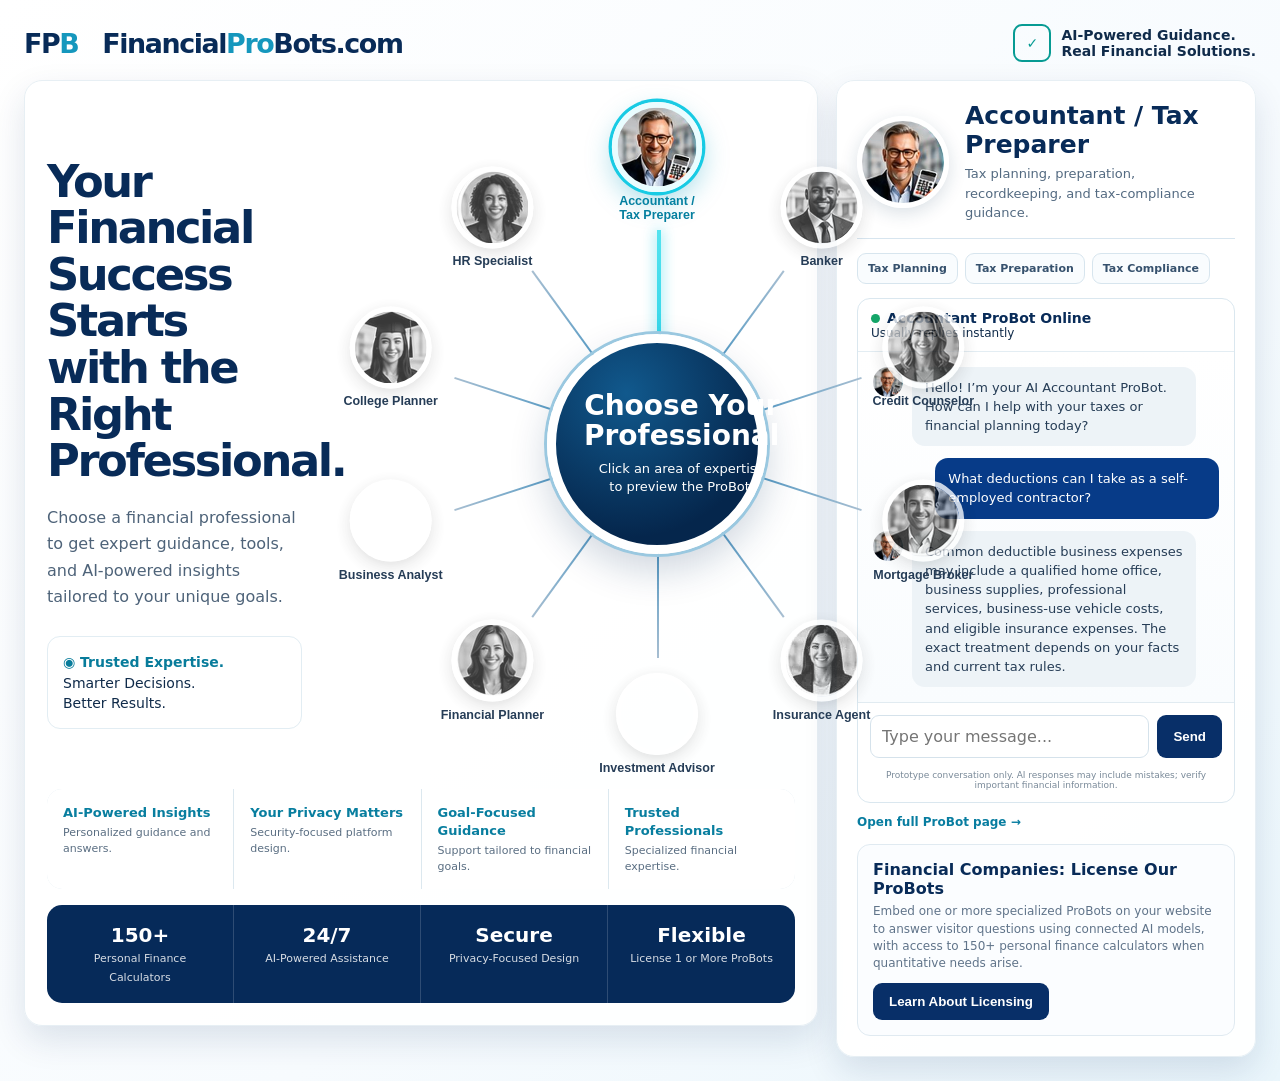
==== commit 41881e2c: "Use individual ProBot portrait files" ====
--- a/index.html
+++ b/index.html
@@ -1,5 +1 @@
-<!doctype html><html lang="en"><head><meta charset="utf-8"><meta name="viewport" content="width=device-width,initial-scale=1"><meta name="description" content="Explore specialized AI-powered Financial ProBots."><title>FinancialProBots.com</title><style>
-:root{--navy:#082b58;--blue:#0879b9;--cyan:#18cbe4;--teal:#079b93;--ink:#102b4a;--line:#d7e5ef;--shadow:0 14px 34px rgba(8,43,88,.12)}*{box-sizing:border-box}body{margin:0;font-family:Inter,ui-sans-serif,system-ui,-apple-system,BlinkMacSystemFont,"Segoe UI",sans-serif;color:var(--ink);background:linear-gradient(135deg,#fff,#f7fbfe 58%,#eaf6fc)}.page{max-width:1680px;margin:auto;padding:24px}.topbar{display:flex;justify-content:space-between;align-items:center;margin-bottom:18px}.brand{font-weight:850;font-size:clamp(24px,2.1vw,36px);letter-spacing:-1.4px;color:var(--navy)}.brand b{color:#1597bd}.promise{font-size:14px;font-weight:750;display:flex;gap:10px;align-items:center}.promise:before{content:'✓';width:34px;height:34px;border:2px solid var(--teal);color:var(--teal);border-radius:9px;display:grid;place-items:center}.layout{display:grid;grid-template-columns:minmax(760px,1.7fr) minmax(420px,.8fr);gap:18px;align-items:start}.left,.panel{background:#ffffffed;border:1px solid #e7eff4;border-radius:18px;box-shadow:var(--shadow)}.left{padding:18px 22px 22px}.hero{display:grid;grid-template-columns:255px minmax(580px,1fr);gap:10px;align-items:center}.intro h1{font-size:clamp(38px,3.5vw,58px);line-height:1.04;letter-spacing:-2.4px;margin:0 0 20px;color:var(--navy)}.intro p{font-size:16px;line-height:1.65;color:#4e6379}.trust{margin-top:26px;background:#fff;border:1px solid #e2edf3;border-radius:13px;padding:15px;box-shadow:0 10px 26px #163c5e10;font-size:14px;line-height:1.45}.trust strong{color:#087c9b}.wheel{position:relative;width:min(64vw,690px);aspect-ratio:1;margin:auto}.hub{position:absolute;z-index:5;left:50%;top:50%;transform:translate(-50%,-50%);width:220px;height:220px;border-radius:50%;display:grid;place-items:center;text-align:center;padding:28px;color:#fff;background:radial-gradient(circle at 35% 25%,#11598d,#05264c 72%);border:9px solid #fff;box-shadow:0 0 0 3px #9ac8e0,0 16px 38px #082b5833}.hub h2{font-size:28px;line-height:1.05;margin:0 0 10px}.hub p{font-size:13px;margin:0;line-height:1.4}.spoke{--a:0deg;position:absolute;left:50%;top:50%;width:2px;height:31%;transform-origin:top;transform:rotate(var(--a));background:linear-gradient(var(--blue),#a7bed1);z-index:1;transition:.25s}.spoke.active{width:4px;background:linear-gradient(var(--cyan),#54e3ef);box-shadow:0 0 13px #18cbe4cc}.node{--a:0deg;position:absolute;z-index:3;left:50%;top:50%;width:126px;border:0;background:transparent;padding:0;text-align:center;transform:translate(-50%,-50%) rotate(var(--a)) translateY(-280px) rotate(calc(-1 * var(--a)));cursor:pointer;outline:none}.avatar{display:block;width:78px;height:78px;margin:auto;border-radius:50%;background-image:url('assets/probot-sprite.jpg');background-repeat:no-repeat;background-size:1000% 100%;background-position:var(--x) 0;border:5px solid #fff;box-shadow:0 5px 16px #173a5630;filter:grayscale(1);opacity:.78;transition:.25s}.label{display:block;font-size:12.5px;line-height:1.12;font-weight:780;margin-top:6px;color:#263d57;transition:.25s}.node:hover .avatar,.node:focus .avatar,.node.active .avatar{filter:grayscale(0);opacity:1;transform:scale(1.1);border-color:#e9fdff;box-shadow:0 0 0 3px var(--cyan),0 9px 24px #0b9fc059}.node:hover .label,.node:focus .label,.node.active .label{color:#047e9e}.n1{--a:0deg}.n2{--a:36deg}.n3{--a:72deg}.n4{--a:108deg}.n5{--a:144deg}.n6{--a:180deg}.n7{--a:216deg}.n8{--a:252deg}.n9{--a:288deg}.n10{--a:324deg}.s1{--a:180deg}.s2{--a:216deg}.s3{--a:252deg}.s4{--a:288deg}.s5{--a:324deg}.s6{--a:0deg}.s7{--a:36deg}.s8{--a:72deg}.s9{--a:108deg}.s10{--a:144deg}.benefits{display:grid;grid-template-columns:repeat(4,1fr);gap:1px;background:#dce8ef;border-radius:15px;overflow:hidden}.benefit{background:#fff;padding:15px 16px;font-size:11px;line-height:1.4;color:#5a6e82}.benefit strong{display:block;color:#087e9f;font-size:13px;margin-bottom:3px}.stats{display:grid;grid-template-columns:repeat(4,1fr);background:#062a59;color:#fff;border-radius:15px;margin-top:16px;overflow:hidden}.stat{padding:18px;text-align:center;border-right:1px solid #ffffff29}.stat:last-child{border:0}.stat b{font-size:20px;display:block}.stat span{font-size:11px;opacity:.84}.panel{padding:20px;position:sticky;top:18px}.profile{display:grid;grid-template-columns:92px 1fr;gap:16px;align-items:center;padding-bottom:15px;border-bottom:1px solid var(--line)}.profileAvatar{width:92px;height:92px;border-radius:50%;background-image:url('assets/probot-sprite.jpg');background-repeat:no-repeat;background-size:1000% 100%;background-position:var(--x) 0;border:5px solid #fff;box-shadow:0 5px 18px #163b5a28}.profile h2{margin:0 0 5px;font-size:25px;color:var(--navy)}.profile p{margin:0;color:#536a81;font-size:13px;line-height:1.5}.chips{display:flex;gap:7px;flex-wrap:wrap;margin:14px 0}.chip{padding:8px 10px;border:1px solid #d7e5ee;border-radius:9px;background:#f9fcfe;font-size:11px;font-weight:750;color:#36516d}.chat{border:1px solid #dae7ef;border-radius:13px;overflow:hidden;background:#fff}.chathead{padding:11px 13px;border-bottom:1px solid #e3edf3;font-size:12px}.chathead b{display:block;font-size:14px;color:var(--navy)}.online{display:inline-block;width:9px;height:9px;background:#14a568;border-radius:50%;margin-right:7px}.messages{padding:15px;display:flex;flex-direction:column;gap:12px;min-height:350px;background:linear-gradient(#fff,#f9fcfe)}.row{display:flex;gap:9px;align-items:flex-start}.row.user{justify-content:flex-end}.mini{width:30px;height:30px;flex:0 0 30px;border-radius:50%;background-image:url('assets/probot-sprite.jpg');background-repeat:no-repeat;background-size:1000% 100%;background-position:var(--x) 0}.bubble{max-width:82%;padding:11px 13px;border-radius:13px;background:#edf3f7;font-size:13px;line-height:1.48;color:#263d56}.user .bubble{background:#073b88;color:#fff}.inputbar{display:flex;gap:8px;padding:12px;border-top:1px solid #e1ebf1}.inputbar input{flex:1;border:1px solid #d5e2eb;border-radius:9px;padding:11px;font:inherit}.inputbar button,.cta{border:0;border-radius:9px;background:#082f68;color:#fff;padding:11px 16px;font-weight:750;cursor:pointer}.disclaimer{text-align:center;color:#7a8a99;font-size:9px;padding:0 12px 12px}.license{margin-top:14px;padding:15px;border:1px solid #e0eaf1;border-radius:13px;background:#fbfdff}.license strong{display:block;color:var(--navy);margin-bottom:5px}.license p{font-size:12px;color:#60748a;margin:0 0 10px;line-height:1.45}.full-link{display:inline-block;color:#087da0;font-size:12px;font-weight:800;text-decoration:none;margin-top:12px}@media(max-width:1220px){.layout{grid-template-columns:1fr}.panel{position:static}.hero{grid-template-columns:230px 1fr}.wheel{width:min(70vw,690px)}}@media(max-width:820px){.page{padding:12px}.promise{display:none}.hero{grid-template-columns:1fr}.intro{text-align:center}.wheel{display:grid;grid-template-columns:repeat(2,1fr);gap:18px;width:100%;aspect-ratio:auto;margin:28px 0}.spoke{display:none}.hub{position:relative;left:auto;top:auto;transform:none;grid-column:1/-1;justify-self:center;width:185px;height:185px}.node{position:relative;left:auto;top:auto;width:100%;transform:none}.benefits,.stats{grid-template-columns:1fr 1fr}.panel{padding:14px}}@media(max-width:480px){.benefits,.stats{grid-template-columns:1fr}.profile{grid-template-columns:72px 1fr}.profileAvatar{width:72px;height:72px}.profile h2{font-size:21px}}
-</style></head><body><div class="page"><header class="topbar"><div class="brand">FP<b>B</b> &nbsp; Financial<b>Pro</b>Bots.com</div><div class="promise">AI-Powered Guidance.<br>Real Financial Solutions.</div></header><div class="layout"><section class="left"><div class="hero"><div class="intro"><h1>Your Financial<br>Success Starts<br>with the Right<br>Professional.</h1><p>Choose a financial professional to get expert guidance, tools, and AI-powered insights tailored to your unique goals.</p><div class="trust"><strong>◉ Trusted Expertise.</strong><br>Smarter Decisions.<br>Better Results.</div></div><div class="wheel" id="wheel"><div class="spoke s1" data-spoke="1"></div><div class="spoke s2" data-spoke="2"></div><div class="spoke s3" data-spoke="3"></div><div class="spoke s4" data-spoke="4"></div><div class="spoke s5" data-spoke="5"></div><div class="spoke s6" data-spoke="6"></div><div class="spoke s7" data-spoke="7"></div><div class="spoke s8" data-spoke="8"></div><div class="spoke s9" data-spoke="9"></div><div class="spoke s10" data-spoke="10"></div><div class="hub"><div><h2>Choose Your<br>Professional</h2><p>Click an area of expertise<br>to preview the ProBot.</p></div></div><button class="node n1 active" data-id="1" aria-label="Accountant / Tax Preparer"><span class="avatar" style="--x:0.000000%"></span><span class="label">Accountant /<br>Tax Preparer</span></button><button class="node n2" data-id="2" aria-label="Banker"><span class="avatar" style="--x:11.111111%"></span><span class="label">Banker</span></button><button class="node n3" data-id="3" aria-label="Credit Counselor"><span class="avatar" style="--x:22.222222%"></span><span class="label">Credit Counselor</span></button><button class="node n4" data-id="4" aria-label="Mortgage Broker"><span class="avatar" style="--x:33.333333%"></span><span class="label">Mortgage Broker</span></button><button class="node n5" data-id="5" aria-label="Insurance Agent"><span class="avatar" style="--x:44.444444%"></span><span class="label">Insurance Agent</span></button><button class="node n6" data-id="6" aria-label="Investment Advisor"><span class="avatar" style="--x:55.555556%"></span><span class="label">Investment Advisor</span></button><button class="node n7" data-id="7" aria-label="Financial Planner"><span class="avatar" style="--x:66.666667%"></span><span class="label">Financial Planner</span></button><button class="node n8" data-id="8" aria-label="Business Analyst"><span class="avatar" style="--x:77.777778%"></span><span class="label">Business Analyst</span></button><button class="node n9" data-id="9" aria-label="College Planner"><span class="avatar" style="--x:88.888889%"></span><span class="label">College Planner</span></button><button class="node n10" data-id="10" aria-label="HR Specialist"><span class="avatar" style="--x:100.000000%"></span><span class="label">HR Specialist</span></button></div></div><div class="benefits"><div class="benefit"><strong>AI-Powered Insights</strong>Personalized guidance and answers.</div><div class="benefit"><strong>Your Privacy Matters</strong>Security-focused platform design.</div><div class="benefit"><strong>Goal-Focused Guidance</strong>Support tailored to financial goals.</div><div class="benefit"><strong>Trusted Professionals</strong>Specialized financial expertise.</div></div><div class="stats"><div class="stat"><b>150+</b><span>Personal Finance Calculators</span></div><div class="stat"><b>24/7</b><span>AI-Powered Assistance</span></div><div class="stat"><b>Secure</b><span>Privacy-Focused Design</span></div><div class="stat"><b>Flexible</b><span>License 1 or More ProBots</span></div></div></section><aside class="panel"><div class="profile"><span class="profileAvatar" id="profileAvatar"></span><div><h2 id="profileTitle"></h2><p id="profileDesc"></p></div></div><div class="chips" id="chips"></div><div class="chat"><div class="chathead"><b><span class="online"></span><span id="onlineName"></span> ProBot Online</b>Usually replies instantly</div><div class="messages"><div class="row"><span class="mini" id="mini1"></span><div class="bubble" id="hello"></div></div><div class="row user"><div class="bubble" id="question"></div></div><div class="row"><span class="mini" id="mini2"></span><div class="bubble" id="answer"></div></div></div><div class="inputbar"><input aria-label="Message" placeholder="Type your message..."><button type="button">Send</button></div><div class="disclaimer">Prototype conversation only. AI responses may include mistakes; verify important financial information.</div></div><a id="fullLink" class="full-link" href="#">Open full ProBot page →</a><div class="license"><strong>Financial Companies: License Our ProBots</strong><p>Embed one or more specialized ProBots on your website to answer visitor questions using connected AI models, with access to 150+ personal finance calculators when quantitative needs arise.</p><button class="cta" type="button">Learn About Licensing</button></div></aside></div></div><script>
-const bots={"1":{"name":"Accountant / Tax Preparer","short":"Accountant","desc":"Tax planning, preparation, recordkeeping, and tax-compliance guidance.","chips":["Tax Planning","Tax Preparation","Tax Compliance"],"hello":"Hello! I’m your AI Accountant ProBot. How can I help with your taxes or financial planning today?","q":"What deductions can I take as a self-employed contractor?","a":"Common deductible business expenses may include a qualified home office, business supplies, professional services, business-use vehicle costs, and eligible insurance expenses. The exact treatment depends on your facts and current tax rules.","link":"professionals/accountant-tax-preparer.html","x":"0.000000%"},"2":{"name":"Banker","short":"Banker","desc":"Banking products, deposits, borrowing, cash management, and everyday banking guidance.","chips":["Deposits","Loans","Cash Management"],"hello":"Hello! I’m your AI Banker ProBot. What banking decision can I help you think through?","q":"Should I choose a checking account or a savings account?","a":"Checking is generally designed for frequent transactions, while savings is better suited to money you want to set aside and potentially earn interest on. Many people use both for different purposes.","link":"professionals/banker.html","x":"11.111111%"},"3":{"name":"Credit Counselor","short":"Credit Counselor","desc":"Credit improvement, debt strategy, repayment options, and financial education.","chips":["Debt Management","Credit Improvement","Financial Education"],"hello":"Hello! I’m your AI Credit Counselor ProBot. How can I help you improve your credit and financial well-being?","q":"My credit score is 620. How can I improve it?","a":"Start with on-time payments, lower revolving balances, reviewing your credit reports for errors, and avoiding unnecessary new accounts. A personalized plan would also consider your utilization, delinquencies, and debt mix.","link":"professionals/credit-counselor.html","x":"22.222222%"},"4":{"name":"Mortgage Broker","short":"Mortgage Broker","desc":"Home financing, mortgage qualification, refinancing, and loan-option guidance.","chips":["Home Buying","Mortgage Options","Refinancing"],"hello":"Hello! I’m your AI Mortgage Broker ProBot. What home-financing question can I help with?","q":"How much home can I afford?","a":"Affordability depends on income, debts, credit profile, down payment, interest rates, taxes, insurance, and your comfort level. As the conversation becomes quantitative, I can help gather the inputs needed for an affordability calculation.","link":"professionals/mortgage-broker.html","x":"33.333333%"},"5":{"name":"Insurance Agent","short":"Insurance Agent","desc":"Insurance protection strategies across life, property, health, and other risks.","chips":["Life Insurance","Property Coverage","Risk Protection"],"hello":"Hello! I’m your AI Insurance Agent ProBot. What would you like to protect or plan for?","q":"What is the difference between term and whole life insurance?","a":"Term insurance provides coverage for a defined period and is often lower cost. Whole life is permanent coverage that may also build cash value, but typically has higher premiums and different planning considerations.","link":"professionals/insurance-agent.html","x":"44.444444%"},"6":{"name":"Investment Advisor","short":"Investment Advisor","desc":"Portfolio strategy, asset allocation, diversification, and long-term investing guidance.","chips":["Investing","Asset Allocation","Portfolio Strategy"],"hello":"Hello! I’m your AI Investment Advisor ProBot. What investing question can I help you explore?","q":"What is a good investment strategy for long-term growth?","a":"A long-term strategy often starts with goals, time horizon, risk tolerance, diversification, costs, and tax considerations. From there, an appropriate asset mix can be discussed rather than focusing on one investment in isolation.","link":"professionals/investment-advisor.html","x":"55.555556%"},"7":{"name":"Financial Planner","short":"Financial Planner","desc":"Coordinated planning for retirement, cash flow, goals, savings, and wealth decisions.","chips":["Retirement","Cash Flow","Goal Planning"],"hello":"Hello! I’m your AI Financial Planner ProBot. What financial goal are you working toward?","q":"How soon can I retire?","a":"That depends on your savings, spending needs, expected income, investment assumptions, taxes, and retirement goals. I can first help organize those factors, then a retirement calculation can be introduced when the needed numbers are available.","link":"professionals/financial-planner.html","x":"66.666667%"},"8":{"name":"Business Analyst","short":"Business Analyst","desc":"Business performance, cash flow, pricing, forecasting, and decision support.","chips":["Cash Flow","Forecasting","Business Performance"],"hello":"Hello! I’m your AI Business Analyst ProBot. What part of your business would you like to understand better?","q":"How can I improve my cash flow?","a":"We can look at receivables, inventory, payment terms, pricing, margins, recurring expenses, debt obligations, and timing of inflows and outflows to identify the biggest opportunities.","link":"professionals/business-analyst.html","x":"77.777778%"},"9":{"name":"College Planner","short":"College Planner","desc":"College savings, financial aid, education costs, and funding-strategy guidance.","chips":["College Savings","Financial Aid","Education Funding"],"hello":"Hello! I’m your AI College Planner ProBot. What education-planning question can I help with?","q":"Am I saving enough for college?","a":"We would consider the student’s age, target schools, expected education costs, current savings, future contributions, financial aid assumptions, and time horizon. Once those inputs are clear, the conversation can move naturally into a college-savings calculation.","link":"professionals/college-planner.html","x":"88.888889%"},"10":{"name":"HR Specialist","short":"HR Specialist","desc":"Employee benefits, compensation, workplace policies, and people-management guidance.","chips":["Employee Benefits","Compensation","Workplace Guidance"],"hello":"Hello! I’m your AI HR Specialist ProBot. What employee or workplace issue can I help you think through?","q":"What are some effective ways to attract and retain talent?","a":"Competitive compensation matters, but retention also depends on benefits, manager quality, career development, recognition, flexibility, communication, and workplace culture. The right mix depends on your workforce and business goals.","link":"professionals/hr-specialist.html","x":"100.000000%"}};const nodes=[...document.querySelectorAll('.node')],spokes=[...document.querySelectorAll('.spoke')];function selectBot(id){const b=bots[id];nodes.forEach(n=>n.classList.toggle('active',n.dataset.id==id));spokes.forEach(s=>s.classList.toggle('active',s.dataset.spoke==id));profileAvatar.style.setProperty('--x',b.x);mini1.style.setProperty('--x',b.x);mini2.style.setProperty('--x',b.x);profileTitle.textContent=b.name;profileDesc.textContent=b.desc;onlineName.textContent=b.short;hello.textContent=b.hello;question.textContent=b.q;answer.textContent=b.a;chips.innerHTML=b.chips.map(x=>`<span class="chip">${x}</span>`).join('');fullLink.href=b.link}nodes.forEach(n=>n.addEventListener('click',()=>selectBot(n.dataset.id)));selectBot(1);
-</script></body></html>+<!doctype html><html lang="en"><head><meta charset="utf-8"><meta name="viewport" content="width=device-width,initial-scale=1"><meta name="description" content="Explore specialized AI-powered Financial ProBots."><title>FinancialProBots.com</title><link rel="stylesheet" href="assets/site.css?v=2"></head><body><div class="page"><header class="topbar"><div class="brand">FP<b>B</b> &nbsp; Financial<b>Pro</b>Bots.com</div><div class="promise">AI-Powered Guidance.<br>Real Financial Solutions.</div></header><div class="layout"><section class="left"><div class="hero"><div class="intro"><h1>Your Financial<br>Success Starts<br>with the Right<br>Professional.</h1><p>Choose a financial professional to get expert guidance, tools, and AI-powered insights tailored to your unique goals.</p><div class="trust"><strong>◉ Trusted Expertise.</strong><br>Smarter Decisions.<br>Better Results.</div></div><div class="wheel" id="wheel"><div class="spoke s1" data-spoke="1"></div><div class="spoke s2" data-spoke="2"></div><div class="spoke s3" data-spoke="3"></div><div class="spoke s4" data-spoke="4"></div><div class="spoke s5" data-spoke="5"></div><div class="spoke s6" data-spoke="6"></div><div class="spoke s7" data-spoke="7"></div><div class="spoke s8" data-spoke="8"></div><div class="spoke s9" data-spoke="9"></div><div class="spoke s10" data-spoke="10"></div><div class="hub"><div><h2>Choose Your<br>Professional</h2><p>Click an area of expertise<br>to preview the ProBot.</p></div></div><button class="node n1 active" data-id="1" aria-label="Accountant / Tax Preparer"><img class="avatar" src="assets/probots/accountant-tax-preparer.svg" alt="Accountant / Tax Preparer"><span class="label">Accountant /<br>Tax Preparer</span></button><button class="node n2" data-id="2" aria-label="Banker"><img class="avatar" src="assets/probots/banker.svg" alt="Banker"><span class="label">Banker</span></button><button class="node n3" data-id="3" aria-label="Credit Counselor"><img class="avatar" src="assets/probots/credit-counselor.svg" alt="Credit Counselor"><span class="label">Credit Counselor</span></button><button class="node n4" data-id="4" aria-label="Mortgage Broker"><img class="avatar" src="assets/probots/mortgage-broker.svg" alt="Mortgage Broker"><span class="label">Mortgage Broker</span></button><button class="node n5" data-id="5" aria-label="Insurance Agent"><img class="avatar" src="assets/probots/insurance-agent.svg" alt="Insurance Agent"><span class="label">Insurance Agent</span></button><button class="node n6" data-id="6" aria-label="Investment Advisor"><img class="avatar" src="assets/probots/investment-advisor.svg" alt="Investment Advisor"><span class="label">Investment Advisor</span></button><button class="node n7" data-id="7" aria-label="Financial Planner"><img class="avatar" src="assets/probots/financial-planner.svg" alt="Financial Planner"><span class="label">Financial Planner</span></button><button class="node n8" data-id="8" aria-label="Business Analyst"><img class="avatar" src="assets/probots/business-analyst.svg" alt="Business Analyst"><span class="label">Business Analyst</span></button><button class="node n9" data-id="9" aria-label="College Planner"><img class="avatar" src="assets/probots/college-planner.svg" alt="College Planner"><span class="label">College Planner</span></button><button class="node n10" data-id="10" aria-label="HR Specialist"><img class="avatar" src="assets/probots/hr-specialist.svg" alt="HR Specialist"><span class="label">HR Specialist</span></button></div></div><div class="benefits"><div class="benefit"><strong>AI-Powered Insights</strong>Personalized guidance and answers.</div><div class="benefit"><strong>Your Privacy Matters</strong>Security-focused platform design.</div><div class="benefit"><strong>Goal-Focused Guidance</strong>Support tailored to financial goals.</div><div class="benefit"><strong>Trusted Professionals</strong>Specialized financial expertise.</div></div><div class="stats"><div class="stat"><b>150+</b><span>Personal Finance Calculators</span></div><div class="stat"><b>24/7</b><span>AI-Powered Assistance</span></div><div class="stat"><b>Secure</b><span>Privacy-Focused Design</span></div><div class="stat"><b>Flexible</b><span>License 1 or More ProBots</span></div></div></section><aside class="panel"><div class="profile"><img class="profileAvatar" id="profileAvatar" alt="Selected ProBot"><div><h2 id="profileTitle"></h2><p id="profileDesc"></p></div></div><div class="chips" id="chips"></div><div class="chat"><div class="chathead"><b><span class="online"></span><span id="onlineName"></span> ProBot Online</b>Usually replies instantly</div><div class="messages"><div class="row"><img class="mini" id="mini1" alt="ProBot"><div class="bubble" id="hello"></div></div><div class="row user"><div class="bubble" id="question"></div></div><div class="row"><img class="mini" id="mini2" alt="ProBot"><div class="bubble" id="answer"></div></div></div><div class="inputbar"><input aria-label="Message" placeholder="Type your message..."><button type="button">Send</button></div><div class="disclaimer">Prototype conversation only. AI responses may include mistakes; verify important financial information.</div></div><a id="fullLink" class="full-link" href="#">Open full ProBot page →</a><div class="license"><strong>Financial Companies: License Our ProBots</strong><p>Embed one or more specialized ProBots on your website to answer visitor questions using connected AI models, with access to 150+ personal finance calculators when quantitative needs arise.</p><button class="cta" type="button">Learn About Licensing</button></div></aside></div></div><script src="assets/app.js?v=2"></script></body></html>
--- a/assets/site.css
+++ b/assets/site.css
@@ -0,0 +1 @@
+:root{--navy:#082b58;--blue:#0879b9;--cyan:#18cbe4;--teal:#079b93;--ink:#102b4a;--line:#d7e5ef;--shadow:0 14px 34px rgba(8,43,88,.12)}*{box-sizing:border-box}body{margin:0;font-family:Inter,system-ui,-apple-system,"Segoe UI",sans-serif;color:var(--ink);background:linear-gradient(135deg,#fff,#f7fbfe 58%,#eaf6fc)}.page{max-width:1680px;margin:auto;padding:24px}.topbar{display:flex;justify-content:space-between;align-items:center;margin-bottom:18px}.brand{font-weight:850;font-size:clamp(24px,2.1vw,36px);letter-spacing:-1.4px;color:var(--navy)}.brand b{color:#1597bd}.promise{font-size:14px;font-weight:750;display:flex;gap:10px;align-items:center}.promise:before{content:'✓';width:34px;height:34px;border:2px solid var(--teal);color:var(--teal);border-radius:9px;display:grid;place-items:center}.layout{display:grid;grid-template-columns:minmax(760px,1.7fr) minmax(420px,.8fr);gap:18px;align-items:start}.left,.panel{background:rgba(255,255,255,.94);border:1px solid #e7eff4;border-radius:18px;box-shadow:var(--shadow)}.left{padding:18px 22px 22px}.hero{display:grid;grid-template-columns:255px minmax(580px,1fr);gap:10px;align-items:center}.intro h1{font-size:clamp(38px,3.5vw,58px);line-height:1.04;letter-spacing:-2.4px;margin:0 0 20px;color:var(--navy)}.intro p{font-size:16px;line-height:1.65;color:#4e6379}.trust{margin-top:26px;background:#fff;border:1px solid #e2edf3;border-radius:13px;padding:15px;font-size:14px;line-height:1.45}.trust strong{color:#087c9b}.wheel{position:relative;width:min(64vw,690px);aspect-ratio:1;margin:auto}.hub{position:absolute;z-index:5;left:50%;top:50%;transform:translate(-50%,-50%);width:220px;height:220px;border-radius:50%;display:grid;place-items:center;text-align:center;padding:28px;color:#fff;background:radial-gradient(circle at 35% 25%,#11598d,#05264c 72%);border:9px solid #fff;box-shadow:0 0 0 3px #9ac8e0,0 16px 38px #082b5833}.hub h2{font-size:28px;line-height:1.05;margin:0 0 10px}.hub p{font-size:13px;margin:0;line-height:1.4}.spoke{--a:0deg;position:absolute;left:50%;top:50%;width:2px;height:31%;transform-origin:top;transform:rotate(var(--a));background:linear-gradient(var(--blue),#a7bed1);z-index:1;transition:.25s}.spoke.active{width:4px;background:linear-gradient(var(--cyan),#54e3ef);box-shadow:0 0 13px #18cbe4cc}.node{--a:0deg;position:absolute;z-index:3;left:50%;top:50%;width:130px;border:0;background:transparent;padding:0;text-align:center;transform:translate(-50%,-50%) rotate(var(--a)) translateY(-280px) rotate(calc(-1 * var(--a)));cursor:pointer;outline:none;color:inherit}.avatar{display:block;width:82px;height:82px;margin:auto;border-radius:50%;object-fit:cover;border:5px solid #fff;box-shadow:0 5px 16px #173a5630;filter:grayscale(1);opacity:.78;transition:.25s}.label{display:block;font-size:12.5px;line-height:1.12;font-weight:780;margin-top:6px;color:#263d57}.node:hover .avatar,.node:focus .avatar,.node.active .avatar{filter:grayscale(0);opacity:1;transform:scale(1.1);border-color:#e9fdff;box-shadow:0 0 0 3px var(--cyan),0 9px 24px #0b9fc059}.node:hover .label,.node:focus .label,.node.active .label{color:#047e9e}.n1{--a:0deg}.n2{--a:36deg}.n3{--a:72deg}.n4{--a:108deg}.n5{--a:144deg}.n6{--a:180deg}.n7{--a:216deg}.n8{--a:252deg}.n9{--a:288deg}.n10{--a:324deg}.s1{--a:180deg}.s2{--a:216deg}.s3{--a:252deg}.s4{--a:288deg}.s5{--a:324deg}.s6{--a:0deg}.s7{--a:36deg}.s8{--a:72deg}.s9{--a:108deg}.s10{--a:144deg}.benefits{display:grid;grid-template-columns:repeat(4,1fr);gap:1px;background:#dce8ef;border-radius:15px;overflow:hidden}.benefit{background:#fff;padding:15px 16px;font-size:11px;line-height:1.4;color:#5a6e82}.benefit strong{display:block;color:#087e9f;font-size:13px;margin-bottom:3px}.stats{display:grid;grid-template-columns:repeat(4,1fr);background:#062a59;color:#fff;border-radius:15px;margin-top:16px;overflow:hidden}.stat{padding:18px;text-align:center;border-right:1px solid #ffffff29}.stat:last-child{border:0}.stat b{font-size:20px;display:block}.stat span{font-size:11px;opacity:.84}.panel{padding:20px;position:sticky;top:18px}.profile{display:grid;grid-template-columns:92px 1fr;gap:16px;align-items:center;padding-bottom:15px;border-bottom:1px solid var(--line)}.profileAvatar{width:92px;height:92px;border-radius:50%;object-fit:cover;border:5px solid #fff;box-shadow:0 5px 18px #163b5a28}.profile h2{margin:0 0 5px;font-size:25px;color:var(--navy)}.profile p{margin:0;color:#536a81;font-size:13px;line-height:1.5}.chips{display:flex;gap:7px;flex-wrap:wrap;margin:14px 0}.chip{padding:8px 10px;border:1px solid #d7e5ee;border-radius:9px;background:#f9fcfe;font-size:11px;font-weight:750;color:#36516d}.chat{border:1px solid #dae7ef;border-radius:13px;overflow:hidden;background:#fff}.chathead{padding:11px 13px;border-bottom:1px solid #e3edf3;font-size:12px}.chathead b{display:block;font-size:14px;color:var(--navy)}.online{display:inline-block;width:9px;height:9px;background:#14a568;border-radius:50%;margin-right:7px}.messages{padding:15px;display:flex;flex-direction:column;gap:12px;min-height:350px;background:linear-gradient(#fff,#f9fcfe)}.row{display:flex;gap:9px;align-items:flex-start}.row.user{justify-content:flex-end}.mini{width:30px;height:30px;flex:0 0 30px;border-radius:50%;object-fit:cover}.bubble{max-width:82%;padding:11px 13px;border-radius:13px;background:#edf3f7;font-size:13px;line-height:1.48;color:#263d56}.user .bubble{background:#073b88;color:#fff}.inputbar{display:flex;gap:8px;padding:12px;border-top:1px solid #e1ebf1}.inputbar input{flex:1;border:1px solid #d5e2eb;border-radius:9px;padding:11px;font:inherit}.inputbar button,.cta{border:0;border-radius:9px;background:#082f68;color:#fff;padding:11px 16px;font-weight:750;cursor:pointer}.disclaimer{text-align:center;color:#7a8a99;font-size:9px;padding:0 12px 12px}.license{margin-top:14px;padding:15px;border:1px solid #e0eaf1;border-radius:13px;background:#fbfdff}.license strong{display:block;color:var(--navy);margin-bottom:5px}.license p{font-size:12px;color:#60748a;margin:0 0 10px;line-height:1.45}.full-link{display:inline-block;color:#087da0;font-size:12px;font-weight:800;text-decoration:none;margin-top:12px}@media(max-width:1220px){.layout{grid-template-columns:1fr}.panel{position:static}.hero{grid-template-columns:230px 1fr}.wheel{width:min(70vw,690px)}}@media(max-width:820px){.page{padding:12px}.promise{display:none}.hero{grid-template-columns:1fr}.intro{text-align:center}.wheel{display:grid;grid-template-columns:repeat(2,1fr);gap:18px;width:100%;aspect-ratio:auto;margin:28px 0}.spoke{display:none}.hub{position:relative;left:auto;top:auto;transform:none;grid-column:1/-1;justify-self:center;width:185px;height:185px}.node{position:relative;left:auto;top:auto;width:100%;transform:none}.benefits,.stats{grid-template-columns:1fr 1fr}.panel{padding:14px}}@media(max-width:480px){.benefits,.stats{grid-template-columns:1fr}.profile{grid-template-columns:72px 1fr}.profileAvatar{width:72px;height:72px}.profile h2{font-size:21px}}
